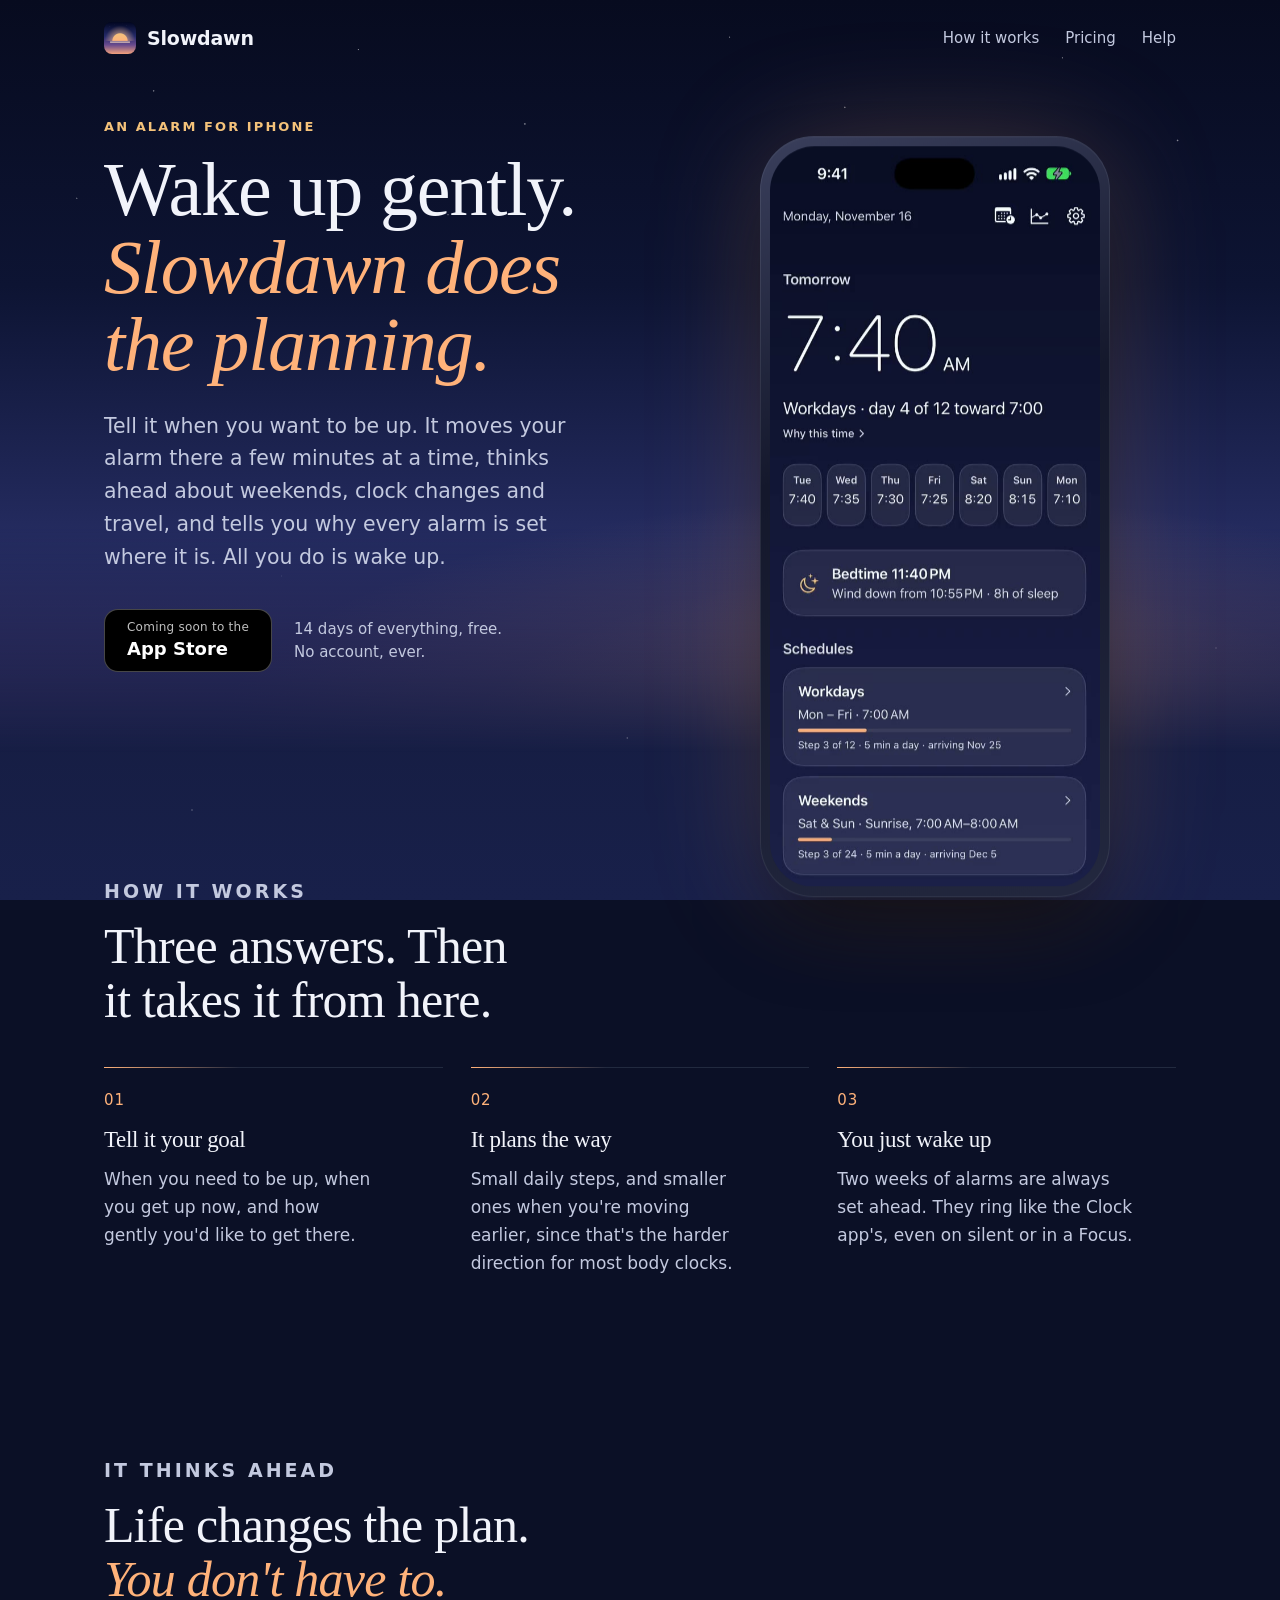
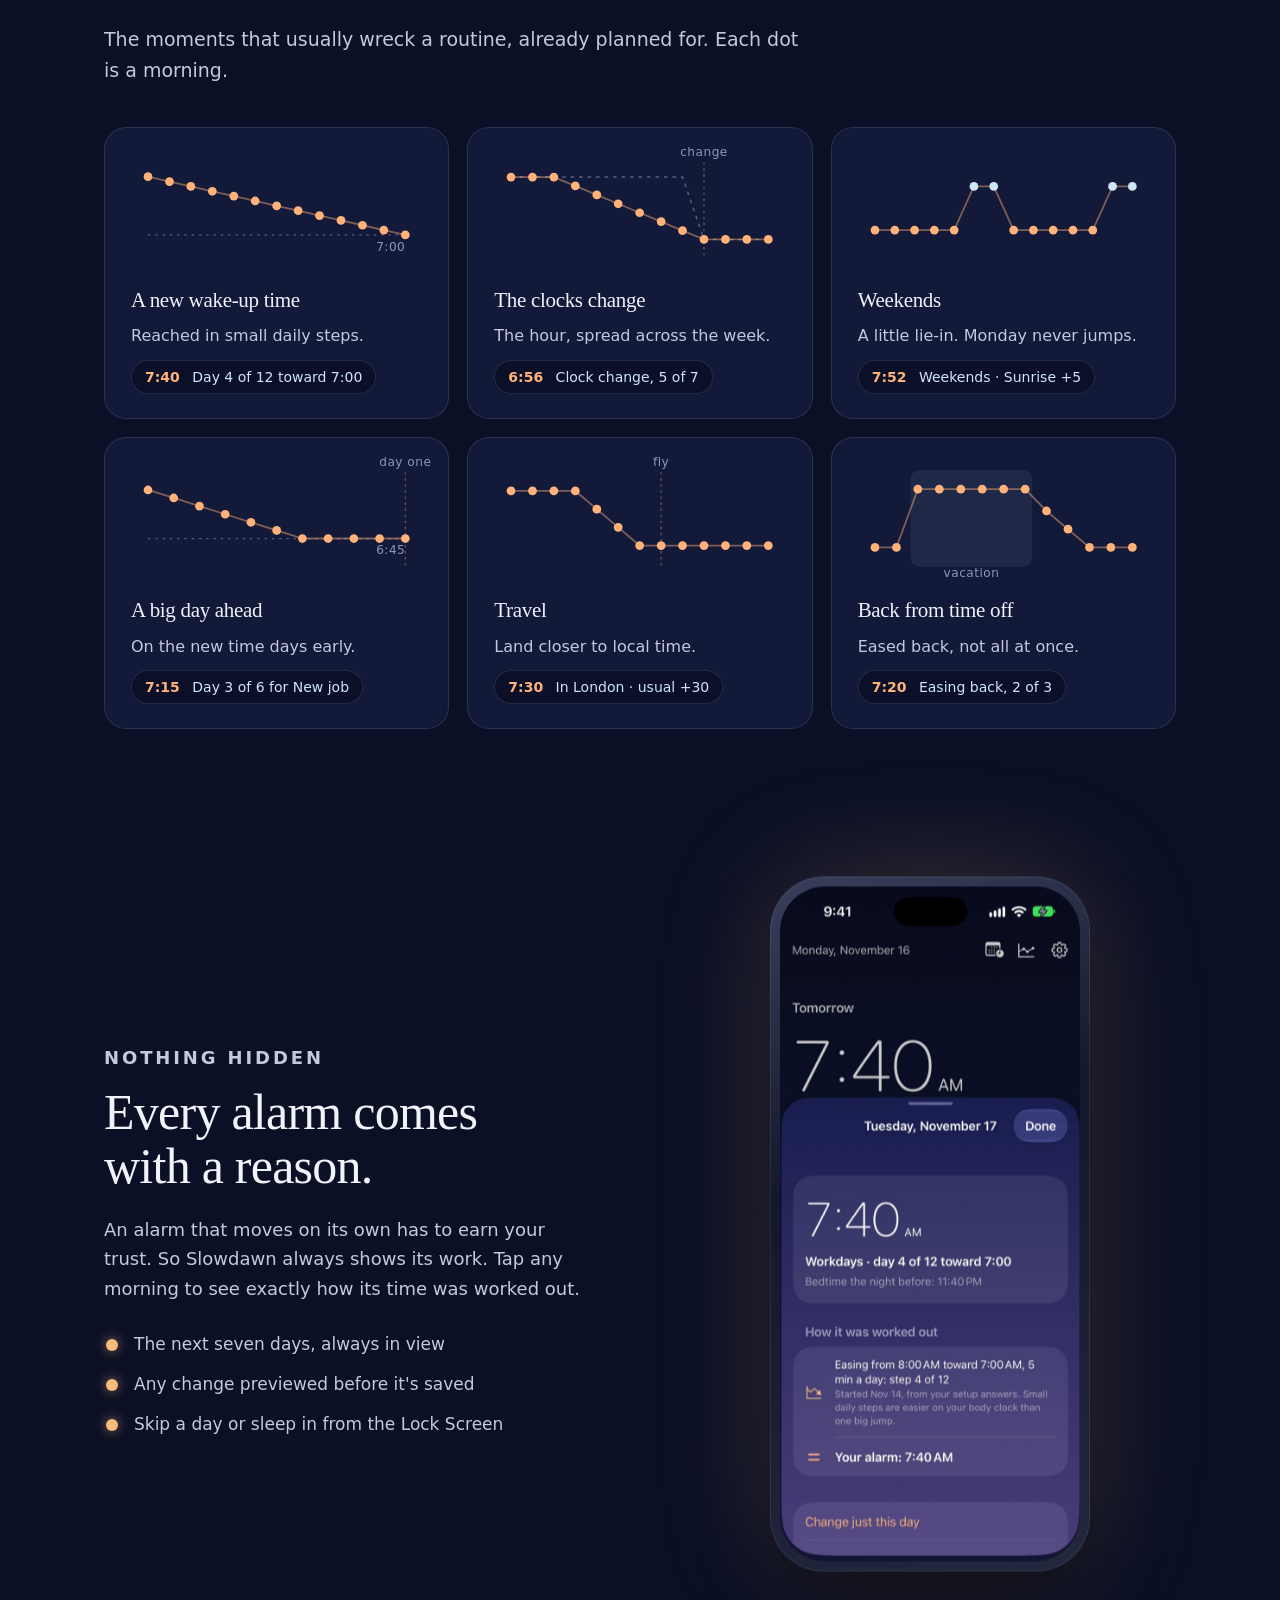
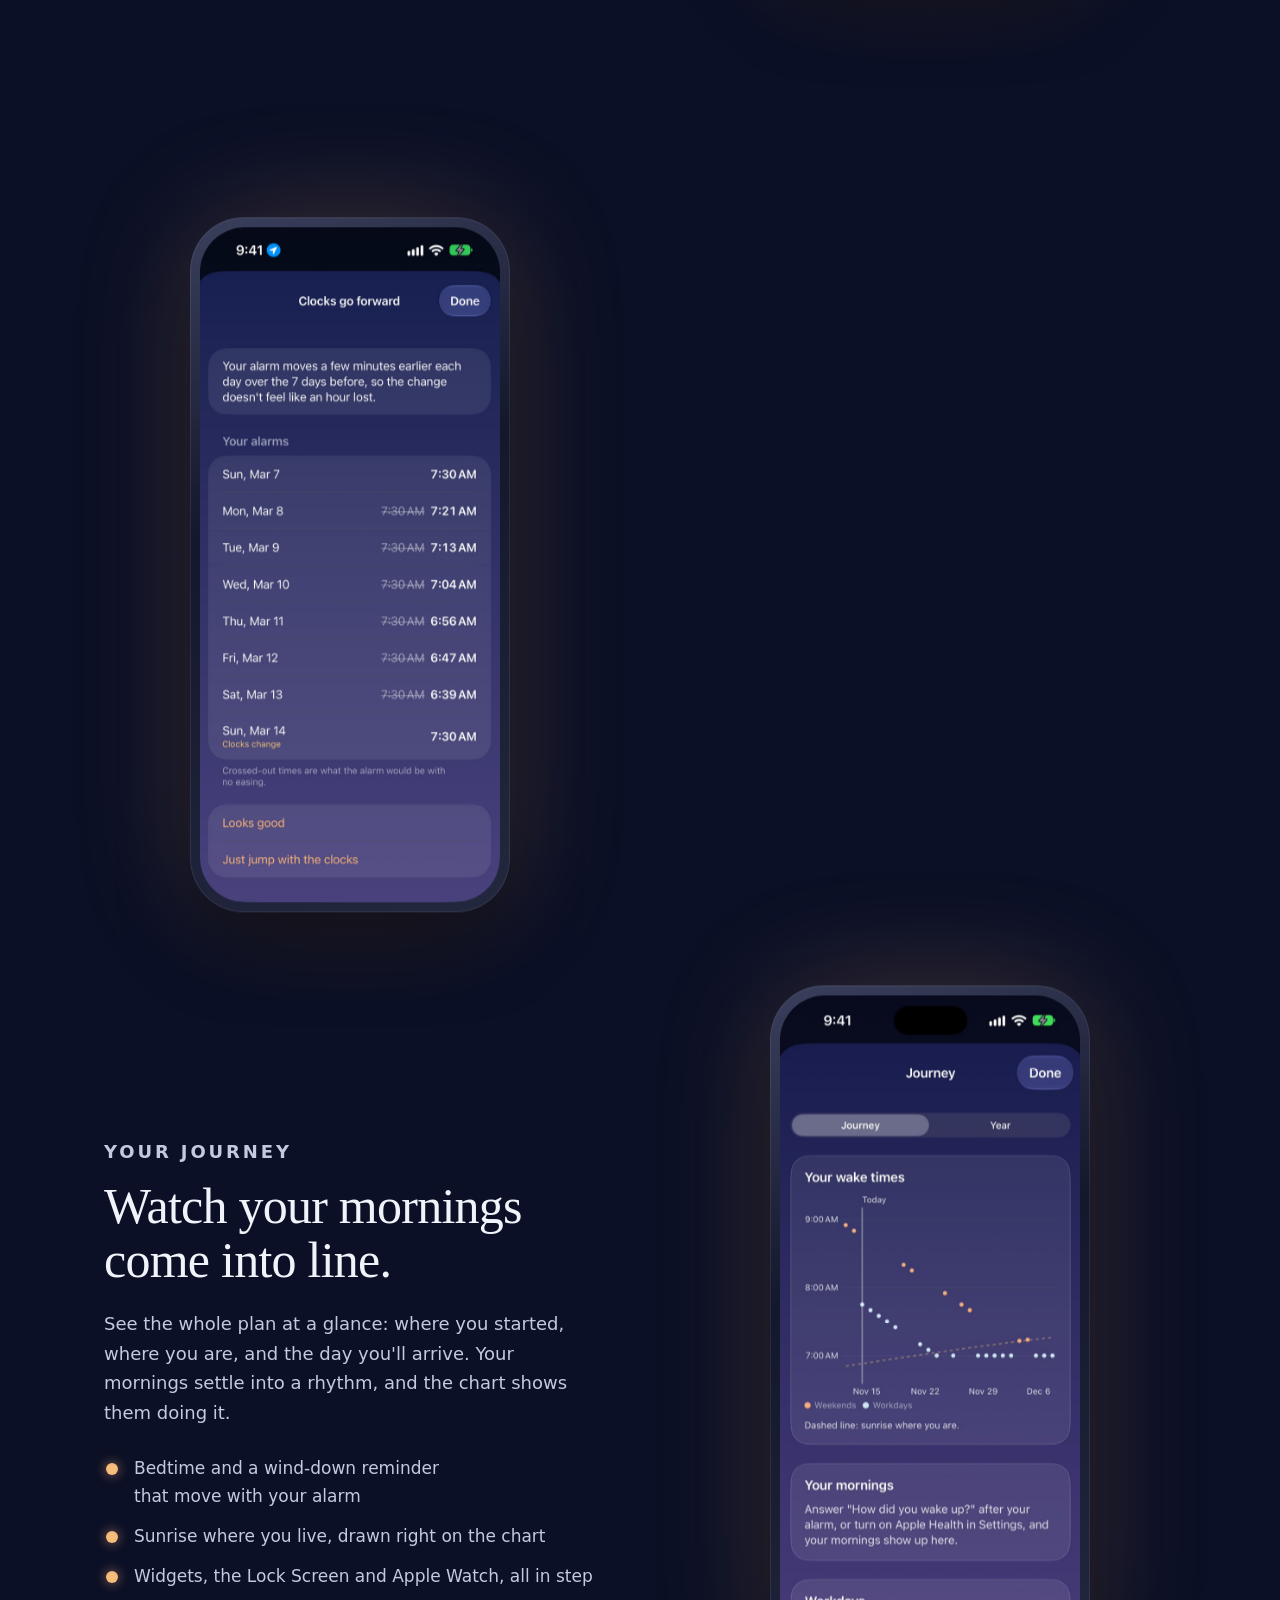
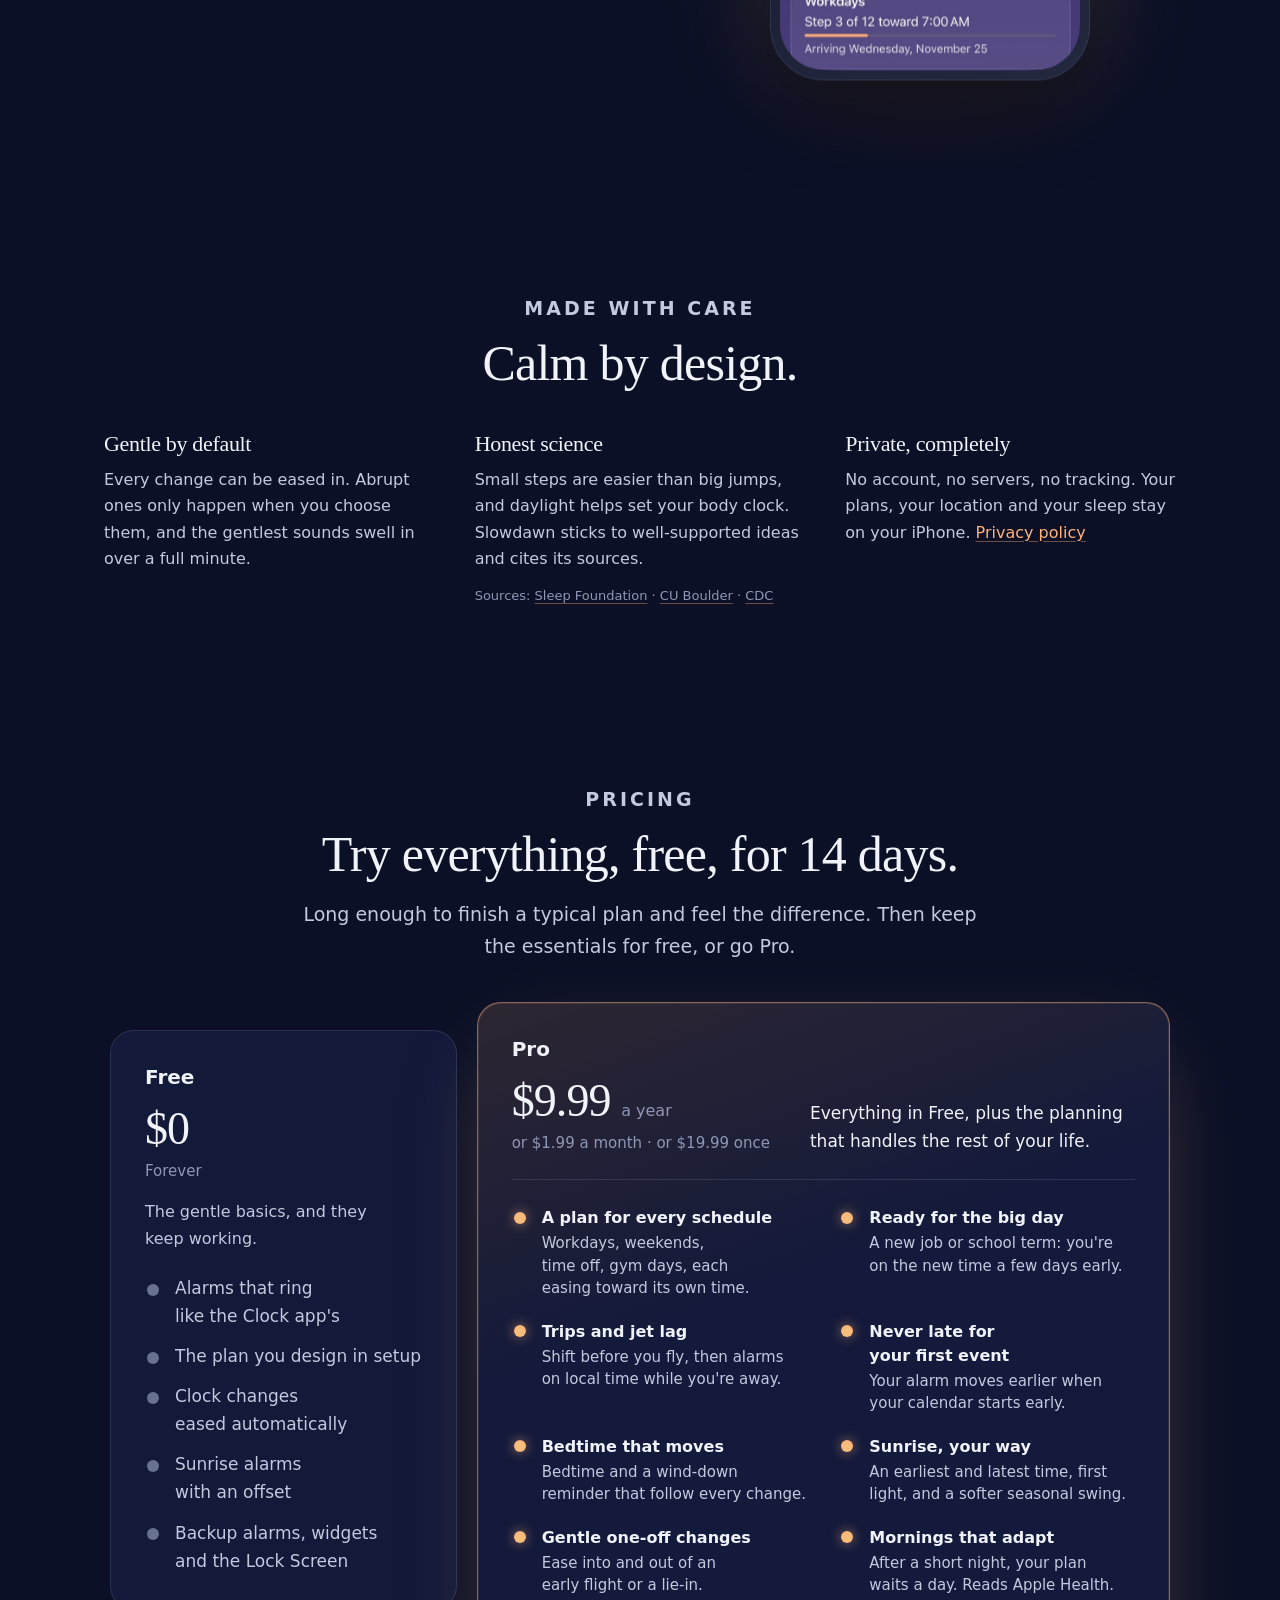
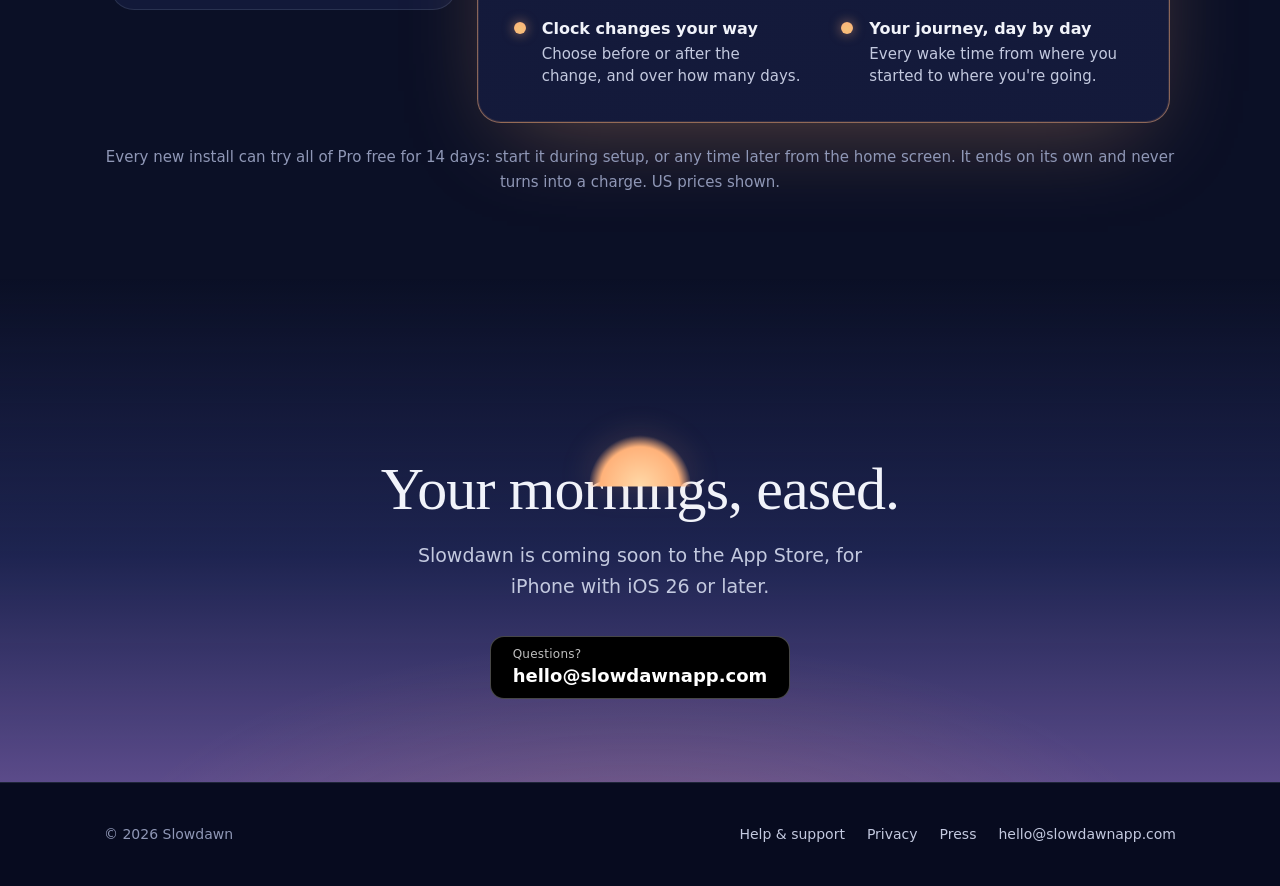
==== index.html @ 21c172ad "Press kit page and Press links in footers" ====
<!doctype html>
<html lang="en" class="no-js">
<head>
<meta charset="utf-8">
<meta name="viewport" content="width=device-width, initial-scale=1, viewport-fit=cover">
<title>Slowdawn · The alarm that eases you in</title>
<meta name="description" content="Slowdawn is an iPhone alarm that plans your mornings for you. It moves your wake time a few minutes at a time, works around weekends, clock changes and travel, and explains every alarm it sets.">
<meta property="og:type" content="website">
<meta property="og:url" content="https://slowdawnapp.com/">
<meta property="og:title" content="Slowdawn · The alarm that eases you in">
<meta property="og:description" content="Wake up gently. Slowdawn does the planning.">
<meta property="og:image" content="https://slowdawnapp.com/img/og.jpg?v=2">
<meta name="twitter:card" content="summary_large_image">
<meta name="theme-color" content="#070B1F">
<link rel="icon" href="img/favicon.png">
<link rel="apple-touch-icon" href="img/apple-touch-icon.png">
<link rel="stylesheet" href="style.css">
</head>
<body>
<div class="sky" aria-hidden="true"></div>

<header class="top">
  <div class="wrap">
    <a class="brand" href="index.html"><img src="img/icon-512.png" alt="" width="32" height="32">Slowdawn</a>
    <nav aria-label="Main">
      <a href="#how" class="hide-sm">How it works</a>
      <a href="#pricing">Pricing</a>
      <a href="support/index.html">Help</a>
    </nav>
  </div>
</header>

<main>
  <!-- Hero -->
  <div class="hero">
    <div class="wrap hero-grid">
      <div class="hero-copy" data-hero-copy>
        <p class="eyebrow">An alarm for iPhone</p>
        <h1>Wake up gently. <em>Slowdawn does the planning.</em></h1>
        <p class="lede">Tell it when you want to be up. It moves your alarm there a few minutes at a time, thinks ahead about weekends, clock changes and travel, and tells you why every alarm is set where it is. All you do is wake up.</p>
        <div class="cta-row">
          <a class="store" href="#launch"><span>Coming soon to the</span><strong>App Store</strong></a>
          <p class="cta-note">14 days of everything, free.<br>No account, ever.</p>
        </div>
      </div>
      <div class="phone" data-depth="-0.08">
        <video autoplay muted loop playsinline preload="metadata" poster="media/tour-poster.jpg"
               aria-label="A short tour of Slowdawn: tomorrow's alarm, 7:40, day 4 of 12 toward 7:00. Tapping a day shows how its alarm was worked out, and the Journey chart shows the whole plan stepping toward the goal.">
          <source src="media/tour.mp4" type="video/mp4">
        </video>
      </div>
    </div>
  </div>

  <!-- How it works -->
  <section id="how" class="band">
    <div class="wrap">
      <div class="section-head reveal">
        <p class="eyebrow">How it works</p>
        <h2>Three answers. Then it takes it from here.</h2>
      </div>
      <div class="steps">
        <div class="step reveal">
          <h3>Tell it your goal</h3>
          <p>When you need to be up, when you get up now, and how gently you'd like to get there.</p>
        </div>
        <div class="step reveal">
          <h3>It plans the way</h3>
          <p>Small daily steps, and smaller ones when you're moving earlier, since that's the harder direction for most body clocks.</p>
        </div>
        <div class="step reveal">
          <h3>You just wake up</h3>
          <p>Two weeks of alarms are always set ahead. They ring like the Clock app's, even on silent or in a Focus.</p>
        </div>
      </div>
    </div>
  </section>

  <!-- It thinks ahead -->
  <section class="band-alt">
    <div class="wrap">
      <div class="section-head reveal">
        <p class="eyebrow">It thinks ahead</p>
        <h2>Life changes the plan. <em>You don't have to.</em></h2>
        <p>The moments that usually wreck a routine, already planned for. Each dot is a morning.</p>
      </div>
      <div class="scenes">
        <article class="scene reveal">
          <svg class="mini" viewBox="0 0 240 100" role="img" aria-hidden="true"><line class="target" x1="14" x2="226" y1="70.0" y2="70.0"/><text class="lbl" x="226" y="83.0" text-anchor="end">7:00</text><polyline class="trace" pathLength="1" points="14.0,22.0 31.7,26.0 49.3,30.0 67.0,34.0 84.7,38.0 102.3,42.0 120.0,46.0 137.7,50.0 155.3,54.0 173.0,58.0 190.7,62.0 208.3,66.0 226.0,70.0"/><circle class="pt" style="--i:0" cx="14.0" cy="22.0" r="3.6"/><circle class="pt" style="--i:1" cx="31.7" cy="26.0" r="3.6"/><circle class="pt" style="--i:2" cx="49.3" cy="30.0" r="3.6"/><circle class="pt" style="--i:3" cx="67.0" cy="34.0" r="3.6"/><circle class="pt" style="--i:4" cx="84.7" cy="38.0" r="3.6"/><circle class="pt" style="--i:5" cx="102.3" cy="42.0" r="3.6"/><circle class="pt" style="--i:6" cx="120.0" cy="46.0" r="3.6"/><circle class="pt" style="--i:7" cx="137.7" cy="50.0" r="3.6"/><circle class="pt" style="--i:8" cx="155.3" cy="54.0" r="3.6"/><circle class="pt" style="--i:9" cx="173.0" cy="58.0" r="3.6"/><circle class="pt" style="--i:10" cx="190.7" cy="62.0" r="3.6"/><circle class="pt" style="--i:11" cx="208.3" cy="66.0" r="3.6"/><circle class="pt" style="--i:12" cx="226.0" cy="70.0" r="3.6"/></svg>
          <h3>A new wake-up time</h3>
          <p>Reached in small daily steps.</p>
          <span class="reason"><b>7:40</b> Day 4&nbsp;of&nbsp;12 toward&nbsp;7:00</span>
        </article>
        <article class="scene reveal">
          <svg class="mini" viewBox="0 0 240 100" role="img" aria-hidden="true"><line class="mark" x1="173.0" x2="173.0" y1="10" y2="88"/><text class="lbl" x="173.0" y="5" text-anchor="middle">change</text><polyline class="ghost" points="14.0,22.3 31.7,22.3 49.3,22.3 67.0,22.3 84.7,22.3 102.3,22.3 120.0,22.3 137.7,22.3 155.3,22.3 173.0,73.7 190.7,73.7 208.3,73.7 226.0,73.7"/><polyline class="trace" pathLength="1" points="14.0,22.3 31.7,22.3 49.3,22.3 67.0,29.6 84.7,37.0 102.3,44.3 120.0,51.7 137.7,59.0 155.3,66.4 173.0,73.7 190.7,73.7 208.3,73.7 226.0,73.7"/><circle class="pt" style="--i:0" cx="14.0" cy="22.3" r="3.6"/><circle class="pt" style="--i:1" cx="31.7" cy="22.3" r="3.6"/><circle class="pt" style="--i:2" cx="49.3" cy="22.3" r="3.6"/><circle class="pt" style="--i:3" cx="67.0" cy="29.6" r="3.6"/><circle class="pt" style="--i:4" cx="84.7" cy="37.0" r="3.6"/><circle class="pt" style="--i:5" cx="102.3" cy="44.3" r="3.6"/><circle class="pt" style="--i:6" cx="120.0" cy="51.7" r="3.6"/><circle class="pt" style="--i:7" cx="137.7" cy="59.0" r="3.6"/><circle class="pt" style="--i:8" cx="155.3" cy="66.4" r="3.6"/><circle class="pt" style="--i:9" cx="173.0" cy="73.7" r="3.6"/><circle class="pt" style="--i:10" cx="190.7" cy="73.7" r="3.6"/><circle class="pt" style="--i:11" cx="208.3" cy="73.7" r="3.6"/><circle class="pt" style="--i:12" cx="226.0" cy="73.7" r="3.6"/></svg>
          <h3>The clocks change</h3>
          <p>The hour, spread across the week.</p>
          <span class="reason"><b>6:56</b> Clock change,&nbsp;5&nbsp;of&nbsp;7</span>
        </article>
        <article class="scene reveal">
          <svg class="mini" viewBox="0 0 240 100" role="img" aria-hidden="true"><polyline class="trace" pathLength="1" points="14.0,66.0 30.3,66.0 46.6,66.0 62.9,66.0 79.2,66.0 95.5,30.0 111.8,30.0 128.2,66.0 144.5,66.0 160.8,66.0 177.1,66.0 193.4,66.0 209.7,30.0 226.0,30.0"/><circle class="pt" style="--i:0" cx="14.0" cy="66.0" r="3.6"/><circle class="pt" style="--i:1" cx="30.3" cy="66.0" r="3.6"/><circle class="pt" style="--i:2" cx="46.6" cy="66.0" r="3.6"/><circle class="pt" style="--i:3" cx="62.9" cy="66.0" r="3.6"/><circle class="pt" style="--i:4" cx="79.2" cy="66.0" r="3.6"/><circle class="pt hi" style="--i:5" cx="95.5" cy="30.0" r="3.6"/><circle class="pt hi" style="--i:6" cx="111.8" cy="30.0" r="3.6"/><circle class="pt" style="--i:7" cx="128.2" cy="66.0" r="3.6"/><circle class="pt" style="--i:8" cx="144.5" cy="66.0" r="3.6"/><circle class="pt" style="--i:9" cx="160.8" cy="66.0" r="3.6"/><circle class="pt" style="--i:10" cx="177.1" cy="66.0" r="3.6"/><circle class="pt" style="--i:11" cx="193.4" cy="66.0" r="3.6"/><circle class="pt hi" style="--i:12" cx="209.7" cy="30.0" r="3.6"/><circle class="pt hi" style="--i:13" cx="226.0" cy="30.0" r="3.6"/></svg>
          <h3>Weekends</h3>
          <p>A little lie-in. Monday never jumps.</p>
          <span class="reason"><b>7:52</b> Weekends · Sunrise&nbsp;+5</span>
        </article>
        <article class="scene reveal">
          <svg class="mini" viewBox="0 0 240 100" role="img" aria-hidden="true"><line class="target" x1="14" x2="226" y1="64.7" y2="64.7"/><text class="lbl" x="226" y="77.7" text-anchor="end">6:45</text><line class="mark" x1="226.0" x2="226.0" y1="10" y2="88"/><text class="lbl" x="226.0" y="5" text-anchor="middle">day one</text><polyline class="trace" pathLength="1" points="14.0,24.7 35.2,31.3 56.4,38.0 77.6,44.7 98.8,51.3 120.0,58.0 141.2,64.7 162.4,64.7 183.6,64.7 204.8,64.7 226.0,64.7"/><circle class="pt" style="--i:0" cx="14.0" cy="24.7" r="3.6"/><circle class="pt" style="--i:1" cx="35.2" cy="31.3" r="3.6"/><circle class="pt" style="--i:2" cx="56.4" cy="38.0" r="3.6"/><circle class="pt" style="--i:3" cx="77.6" cy="44.7" r="3.6"/><circle class="pt" style="--i:4" cx="98.8" cy="51.3" r="3.6"/><circle class="pt" style="--i:5" cx="120.0" cy="58.0" r="3.6"/><circle class="pt" style="--i:6" cx="141.2" cy="64.7" r="3.6"/><circle class="pt" style="--i:7" cx="162.4" cy="64.7" r="3.6"/><circle class="pt" style="--i:8" cx="183.6" cy="64.7" r="3.6"/><circle class="pt" style="--i:9" cx="204.8" cy="64.7" r="3.6"/><circle class="pt" style="--i:10" cx="226.0" cy="64.7" r="3.6"/></svg>
          <h3>A big day ahead</h3>
          <p>On the new time days early.</p>
          <span class="reason"><b>7:15</b> Day 3&nbsp;of&nbsp;6 for New&nbsp;job</span>
        </article>
        <article class="scene reveal">
          <svg class="mini" viewBox="0 0 240 100" role="img" aria-hidden="true"><line class="mark" x1="137.7" x2="137.7" y1="10" y2="88"/><text class="lbl" x="137.7" y="5" text-anchor="middle">fly</text><polyline class="trace" pathLength="1" points="14.0,25.5 31.7,25.5 49.3,25.5 67.0,25.5 84.7,40.5 102.3,55.5 120.0,70.5 137.7,70.5 155.3,70.5 173.0,70.5 190.7,70.5 208.3,70.5 226.0,70.5"/><circle class="pt" style="--i:0" cx="14.0" cy="25.5" r="3.6"/><circle class="pt" style="--i:1" cx="31.7" cy="25.5" r="3.6"/><circle class="pt" style="--i:2" cx="49.3" cy="25.5" r="3.6"/><circle class="pt" style="--i:3" cx="67.0" cy="25.5" r="3.6"/><circle class="pt" style="--i:4" cx="84.7" cy="40.5" r="3.6"/><circle class="pt" style="--i:5" cx="102.3" cy="55.5" r="3.6"/><circle class="pt" style="--i:6" cx="120.0" cy="70.5" r="3.6"/><circle class="pt" style="--i:7" cx="137.7" cy="70.5" r="3.6"/><circle class="pt" style="--i:8" cx="155.3" cy="70.5" r="3.6"/><circle class="pt" style="--i:9" cx="173.0" cy="70.5" r="3.6"/><circle class="pt" style="--i:10" cx="190.7" cy="70.5" r="3.6"/><circle class="pt" style="--i:11" cx="208.3" cy="70.5" r="3.6"/><circle class="pt" style="--i:12" cx="226.0" cy="70.5" r="3.6"/></svg>
          <h3>Travel</h3>
          <p>Land closer to local time.</p>
          <span class="reason"><b>7:30</b> In London · usual&nbsp;+30</span>
        </article>
        <article class="scene reveal">
          <svg class="mini" viewBox="0 0 240 100" role="img" aria-hidden="true"><rect class="band" x="43.3" y="8" width="100.3" height="80" rx="8"/><text class="lbl" x="93.5" y="96" text-anchor="middle">vacation</text><polyline class="trace" pathLength="1" points="14.0,72.0 31.7,72.0 49.3,24.0 67.0,24.0 84.7,24.0 102.3,24.0 120.0,24.0 137.7,24.0 155.3,42.0 173.0,57.0 190.7,72.0 208.3,72.0 226.0,72.0"/><circle class="pt" style="--i:0" cx="14.0" cy="72.0" r="3.6"/><circle class="pt" style="--i:1" cx="31.7" cy="72.0" r="3.6"/><circle class="pt" style="--i:2" cx="49.3" cy="24.0" r="3.6"/><circle class="pt" style="--i:3" cx="67.0" cy="24.0" r="3.6"/><circle class="pt" style="--i:4" cx="84.7" cy="24.0" r="3.6"/><circle class="pt" style="--i:5" cx="102.3" cy="24.0" r="3.6"/><circle class="pt" style="--i:6" cx="120.0" cy="24.0" r="3.6"/><circle class="pt" style="--i:7" cx="137.7" cy="24.0" r="3.6"/><circle class="pt" style="--i:8" cx="155.3" cy="42.0" r="3.6"/><circle class="pt" style="--i:9" cx="173.0" cy="57.0" r="3.6"/><circle class="pt" style="--i:10" cx="190.7" cy="72.0" r="3.6"/><circle class="pt" style="--i:11" cx="208.3" cy="72.0" r="3.6"/><circle class="pt" style="--i:12" cx="226.0" cy="72.0" r="3.6"/></svg>
          <h3>Back from time off</h3>
          <p>Eased back, not all at once.</p>
          <span class="reason"><b>7:20</b> Easing back,&nbsp;2&nbsp;of&nbsp;3</span>
        </article>
      </div>
    </div>
  </section>

  <!-- Every alarm has a reason -->
  <section class="band">
    <div class="wrap feature">
      <div class="feature-copy reveal">
        <p class="eyebrow">Nothing hidden</p>
        <h2>Every alarm comes with a reason.</h2>
        <p>An alarm that moves on its own has to earn your trust. So Slowdawn always shows its work. Tap any morning to see exactly how its time was worked out.</p>
        <ul class="tick-list">
          <li>The next seven days, always in view</li>
          <li>Any change previewed before it's saved</li>
          <li>Skip a day or sleep in from the Lock Screen</li>
        </ul>
      </div>
      <div class="phone reveal" data-depth="0.1">
        <img src="img/day.jpg" alt="Tuesday's alarm, 7:40, with how it was worked out: easing from 8:00 toward 7:00, 5 minutes a day, step 4 of 12." width="720" height="1566" loading="lazy">
      </div>
    </div>
  </section>

  <!-- Clock changes -->
  <section class="band-alt">
    <div class="wrap feature flip">
      <div class="feature-copy reveal">
        <p class="eyebrow">Twice a year</p>
        <h2>The clocks change. <em>Your body doesn't have to jump.</em></h2>
        <p>Seasonal clock changes are hard on the body. Slowdawn already knows the next one is coming and spreads the hour across the week, a few minutes a day.</p>
        <p>It's on automatically, and it's free. Next US change: March 14, 2027.</p>
      </div>
      <div class="phone reveal" data-depth="0.1">
        <img src="img/clock.jpg" alt="Clocks go forward: the week of March 7 to 14, each alarm a few minutes earlier than the last, reaching 7:30 on the day the clocks change." width="720" height="1564" loading="lazy">
      </div>
    </div>
  </section>

  <!-- Journey -->
  <section class="band">
    <div class="wrap feature">
      <div class="feature-copy reveal">
        <p class="eyebrow">Your journey</p>
        <h2>Watch your mornings come into line.</h2>
        <p>See the whole plan at a glance: where you started, where you are, and the day you'll arrive. Your mornings settle into a rhythm, and the chart shows them doing it.</p>
        <ul class="tick-list">
          <li>Bedtime and a wind-down reminder that move with your alarm</li>
          <li>Sunrise where you live, drawn right on the chart</li>
          <li>Widgets, the Lock Screen and Apple Watch, all in step</li>
        </ul>
      </div>
      <div class="phone reveal" data-depth="0.1">
        <img src="img/journey.jpg" alt="The Journey chart: workday alarms stepping down from 8:00 toward 7:00 over two weeks, with the sunrise line beneath." width="720" height="1564" loading="lazy">
      </div>
    </div>
  </section>

  <!-- Promises -->
  <section class="band-alt">
    <div class="wrap">
      <div class="section-head center reveal">
        <p class="eyebrow">Made with care</p>
        <h2>Calm by design.</h2>
      </div>
      <div class="promises">
        <div class="promise reveal">
          <h3>Gentle by default</h3>
          <p>Every change can be eased in. Abrupt ones only happen when you choose them, and the gentlest sounds swell in over a full minute.</p>
        </div>
        <div class="promise reveal">
          <h3>Honest science</h3>
          <p>Small steps are easier than big jumps, and daylight helps set your body clock. Slowdawn sticks to well-supported ideas and cites its sources.</p>
          <p class="src">Sources: <a href="https://www.sleepfoundation.org/sleep-hygiene/how-to-go-to-sleep-earlier" target="_blank" rel="noopener">Sleep Foundation</a> · <a href="https://www.colorado.edu/today/2017/02/01/cant-get-sleep-wilderness-weekend-can-help" target="_blank" rel="noopener">CU Boulder</a> · <a href="https://cdc.gov/yellow-book/hcp/travel-air-sea/jet-lag-disorder.html" target="_blank" rel="noopener">CDC</a></p>
        </div>
        <div class="promise reveal">
          <h3>Private, completely</h3>
          <p>No account, no servers, no tracking. Your plans, your location and your sleep stay on your iPhone. <a href="privacy/index.html">Privacy policy</a></p>
        </div>
      </div>
    </div>
  </section>

  <!-- Pricing -->
  <section id="pricing" class="band">
    <div class="wrap">
      <div class="section-head center reveal">
        <p class="eyebrow">Pricing</p>
        <h2>Try everything, free, for 14 days.</h2>
        <p>Long enough to finish a typical plan and feel the difference. Then keep the essentials for free, or go Pro.</p>
      </div>
      <div class="plans">
        <div class="plan free reveal">
          <h3>Free</h3>
          <p class="price">$0</p>
          <p class="alt">Forever</p>
          <p class="plan-lede">The gentle basics, and they keep working.</p>
          <ul class="tick-list quiet">
            <li>Alarms that ring like the Clock app's</li>
            <li>The plan you design in setup</li>
            <li>Clock changes eased automatically</li>
            <li>Sunrise alarms with an offset</li>
            <li>Backup alarms, widgets and the Lock Screen</li>
          </ul>
        </div>
        <div class="plan pro reveal">
          <div class="pro-head">
            <div>
              <h3>Pro</h3>
              <p class="price">$9.99 <small>a year</small></p>
              <p class="alt">or $1.99 a month · or $19.99 once</p>
            </div>
            <p class="plan-lede">Everything in Free, plus the planning that handles the rest of your life.</p>
          </div>
          <ul class="pro-list">
            <li><b>A plan for every schedule</b>Workdays, weekends, time off, gym days, each easing toward its own time.</li>
            <li><b>Ready for the big day</b>A new job or school term: you're on the new time a few days early.</li>
            <li><b>Trips and jet lag</b>Shift before you fly, then alarms on local time while you're away.</li>
            <li><b>Never late for your first event</b>Your alarm moves earlier when your calendar starts early.</li>
            <li><b>Bedtime that moves</b>Bedtime and a wind-down reminder that follow every change.</li>
            <li><b>Sunrise, your way</b>An earliest and latest time, first light, and a softer seasonal swing.</li>
            <li><b>Gentle one-off changes</b>Ease into and out of an early flight or a lie-in.</li>
            <li><b>Mornings that adapt</b>After a short night, your plan waits a day. Reads Apple Health.</li>
            <li><b>Clock changes your way</b>Choose before or after the change, and over how many days.</li>
            <li><b>Your journey, day by day</b>Every wake time from where you started to where you're going.</li>
          </ul>
        </div>
      </div>
      <p class="trial-note">Every new install can try all of Pro free for 14 days: start it during setup, or any time later from the home screen. It ends on its own and never turns into a charge. US prices shown.</p>
    </div>
  </section>

  <!-- Finale -->
  <section id="launch" class="finale" data-rise>
    <div class="wrap">
      <div class="sun" aria-hidden="true"></div>
      <h2 class="reveal">Your mornings,&nbsp;eased.</h2>
      <p class="reveal">Slowdawn is coming soon to the App Store, for iPhone with iOS 26 or later.</p>
      <div class="cta-row reveal">
        <a class="store" href="mailto:hello@slowdawnapp.com"><span>Questions?</span><strong>hello@slowdawnapp.com</strong></a>
      </div>
    </div>
  </section>
</main>

<footer>
  <div class="wrap">
    <span>© 2026 Slowdawn</span>
    <nav aria-label="Footer">
      <a href="support/index.html">Help &amp; support</a>
      <a href="privacy/index.html">Privacy</a>
      <a href="press/index.html">Press</a>
      <span class="copy-mail">hello@slowdawnapp.com</span>
    </nav>
  </div>
</footer>

<script>
  // Motion, all of it gentle, and all of it off when Reduce Motion is on.
  // - sections fade up as they arrive
  // - the sky behind the page warms from night to dawn as you scroll (--dawn)
  // - phones drift at a slightly different speed from the text (data-depth), the stars slower still
  // - the hero text eases away as you leave it, and the sun rises in the last section
  // Without JavaScript, everything simply shows, on a night sky.
  document.documentElement.classList.remove("no-js");
  (function () {
    var still = matchMedia("(prefers-reduced-motion: reduce)").matches;
    var root = document.documentElement;
    var items = document.querySelectorAll(".reveal");
    if (!("IntersectionObserver" in window) || still) {
      items.forEach(function (el) { el.classList.add("shown"); });
    } else {
      var io = new IntersectionObserver(function (entries) {
        entries.forEach(function (e) { if (e.isIntersecting) { e.target.classList.add("shown"); io.unobserve(e.target); } });
      }, { rootMargin: "0px 0px -10% 0px" });
      items.forEach(function (el) { io.observe(el); });
    }
    if (still) {
      document.querySelectorAll("video[autoplay]").forEach(function (v) { v.removeAttribute("autoplay"); v.pause(); });
    }

    var depth = Array.prototype.slice.call(document.querySelectorAll("[data-depth]"));
    var heroCopy = document.querySelector("[data-hero-copy]");
    var rise = document.querySelector("[data-rise]");
    var ticking = false;

    function clamp(v) { return Math.max(0, Math.min(1, v)); }
    function frame() {
      ticking = false;
      var y = window.scrollY, vh = window.innerHeight;
      var max = Math.max(1, document.documentElement.scrollHeight - vh);
      // The sky changes colour even with Reduce Motion: it's a colour change, not movement.
      root.style.setProperty("--dawn", (Math.pow(clamp(y / max), 1.15)).toFixed(3));
      if (rise) {
        var r = rise.getBoundingClientRect();
        rise.style.setProperty("--rise", still ? 1 : clamp((vh - r.top) / (vh * 0.85)).toFixed(3));
      }
      if (still) return;
      root.style.setProperty("--stars", (-y * 0.08).toFixed(1));
      depth.forEach(function (el) {
        var b = el.getBoundingClientRect();
        if (b.bottom < -200 || b.top > vh + 200) return;
        var offset = (b.top + b.height / 2 - vh / 2) * parseFloat(el.dataset.depth);
        el.style.translate = "0 " + offset.toFixed(1) + "px";
      });
      if (heroCopy) {
        var t = clamp(y / (vh * 0.7));
        heroCopy.style.opacity = (1 - t * 0.85).toFixed(3);
        heroCopy.style.translate = "0 " + (y * 0.18).toFixed(1) + "px";
      }
    }
    function request() { if (!ticking) { ticking = true; requestAnimationFrame(frame); } }
    window.addEventListener("scroll", request, { passive: true });
    window.addEventListener("resize", request);
    frame();
  })();
</script>
</body>
</html>
---- style.css ----
/* slowdawnapp.com
   The app's night-to-dawn palette (Shared/Design/SkyPalette.swift). No web fonts, no third-party
   requests: Apple devices get New York and SF; everything else falls back gracefully. */

:root {
  --night: #070B1F;
  --deep: #0B1026;
  --navy: #141B3D;
  --indigo: #2A2F6B;
  --dusk: #5B4B8A;
  --peach: #FFB27A;
  --gold: #F4C27A;
  --mist: #CFE6F7;
  --text: #F1F3FA;
  --soft: #C3C9DF;
  --muted: #8F97B6;
  --line: rgba(207, 230, 247, 0.12);
  --card: rgba(26, 33, 73, 0.55);
  --serif: ui-serif, "New York", "Iowan Old Style", "Palatino Linotype", Palatino, Georgia, serif;
  --sans: system-ui, -apple-system, "SF Pro Text", "Segoe UI", Roboto, "Helvetica Neue", sans-serif;
  --rounded: ui-rounded, "SF Pro Rounded", system-ui, -apple-system, sans-serif;
  color-scheme: dark;
}

*, *::before, *::after { box-sizing: border-box; }
html { scroll-behavior: smooth; }
@media (prefers-reduced-motion: reduce) { html { scroll-behavior: auto; } }

body {
  margin: 0;
  background: var(--deep);
  color: var(--text);
  font: 17px/1.65 var(--sans);
  -webkit-font-smoothing: antialiased;
  text-rendering: optimizeLegibility;
}

a { color: var(--peach); text-decoration-color: rgba(255, 178, 122, 0.4); text-underline-offset: 3px; }
a:hover { color: var(--gold); text-decoration-color: currentColor; }
img, video { max-width: 100%; height: auto; display: block; }

.wrap {
  width: 100%;
  max-width: 1120px;
  margin: 0 auto;
  padding-left: max(24px, env(safe-area-inset-left, 0px));
  padding-right: max(24px, env(safe-area-inset-right, 0px));
}
.narrow { max-width: 760px; }

/* ---------- Type ---------- */
h1, h2, h3 { font-family: var(--serif); font-weight: 500; letter-spacing: -0.015em; text-wrap: balance; margin: 0; }
h1 { font-size: clamp(42px, 6.4vw, 76px); line-height: 1.02; }
h2 { font-size: clamp(32px, 4.2vw, 50px); line-height: 1.08; }
h3 { font-size: 23px; line-height: 1.25; }
h1 em, h2 em { font-style: italic; color: var(--peach); }
p { margin: 0; text-wrap: pretty; }
/* No orphans: short lines wrap evenly instead of leaving one word or number alone. */
li, .reason, summary, .store strong, .cta-note, .trial-note, h3 { text-wrap: pretty; }
/* Short lines (list items, chips) balance so neither line is a lone word. */
.tick-list li, .pro-list li, .scene p, .step p { text-wrap: balance; }
.eyebrow {
  font: 600 13px/1 var(--sans); letter-spacing: 0.16em; text-transform: uppercase;
  color: var(--gold); margin-bottom: 18px;
}
.lede { font-size: clamp(18px, 1.6vw, 21px); line-height: 1.6; color: var(--soft); max-width: 36ch; }
.muted { color: var(--muted); }

/* ---------- Header ---------- */
.top {
  position: absolute; inset: 0 0 auto; z-index: 5;
  padding-top: env(safe-area-inset-top, 0px);
}
.top .wrap { display: flex; align-items: center; justify-content: space-between; gap: 16px; padding-block: 22px; }
.brand { display: inline-flex; align-items: center; gap: 11px; color: var(--text); text-decoration: none; font: 600 19px/1 var(--rounded); letter-spacing: -0.01em; }
.brand img { width: 32px; height: 32px; border-radius: 8px; }
.top nav { display: flex; gap: 26px; font-size: 15px; }
.top nav a { color: var(--soft); text-decoration: none; }
.top nav a:hover, .top nav a[aria-current] { color: var(--text); }

/* ---------- Hero: night sky warming at the horizon ---------- */
.hero {
  position: relative; z-index: 1;
}
.hero::after {
  /* the hero's own dawn, fading out at the bottom into the page's sky instead of stopping at a line */
  content: ""; position: absolute; inset: 0; z-index: -1; pointer-events: none;
  -webkit-mask-image: linear-gradient(180deg, #000 70%, transparent);
  mask-image: linear-gradient(180deg, #000 70%, transparent);
  background:
    radial-gradient(90% 55% at 72% 100%, rgba(255, 178, 122, 0.30), transparent 62%),
    radial-gradient(60% 40% at 72% 100%, rgba(244, 194, 122, 0.22), transparent 60%),
    linear-gradient(180deg, var(--night) 0%, #0D1433 38%, #262D63 74%, #4A3B78 100%);
}
.hero::before {
  /* a few faint stars, high in the sky */
  content: ""; position: absolute; inset: 0 0 45% 0; pointer-events: none; opacity: 0.55;
  background-image:
    radial-gradient(1.2px 1.2px at 12% 22%, #fff, transparent),
    radial-gradient(1px 1px at 28% 12%, #fff, transparent),
    radial-gradient(1.4px 1.4px at 41% 30%, #fff, transparent),
    radial-gradient(1px 1px at 57% 9%, #fff, transparent),
    radial-gradient(1.2px 1.2px at 66% 26%, #fff, transparent),
    radial-gradient(1px 1px at 83% 14%, #fff, transparent),
    radial-gradient(1.3px 1.3px at 92% 34%, #fff, transparent),
    radial-gradient(1px 1px at 6% 48%, #fff, transparent),
    radial-gradient(1px 1px at 35% 52%, #fff, transparent);
}
.hero-grid {
  position: relative; z-index: 1;
  display: grid; grid-template-columns: 1.05fr 0.95fr; gap: 56px; align-items: center;
  padding-top: calc(120px + env(safe-area-inset-top, 0px));
  padding-bottom: 0;
}
.hero-grid > * { min-width: 0; }
.hero-copy { padding-bottom: 80px; }
.hero h1 { margin-bottom: 26px; }
.hero .lede { margin-bottom: 36px; }

.cta-row { display: flex; flex-wrap: wrap; align-items: center; gap: 14px 22px; }
.store {
  display: inline-flex; flex-direction: column; align-items: flex-start; gap: 3px;
  padding: 11px 22px; border-radius: 14px; max-width: 100%;
  background: #000; color: #fff; text-decoration: none;
  border: 1px solid rgba(255, 255, 255, 0.28);
  line-height: 1.15;
}
.store svg { width: 24px; height: 24px; flex: none; }
.store span { display: block; font-size: 12px; letter-spacing: 0.02em; opacity: 0.75; }
.store strong { display: block; font: 600 18px/1.2 var(--sans); overflow-wrap: anywhere; }
.store:hover { color: #fff; border-color: rgba(255, 255, 255, 0.6); }
.cta-note { font-size: 15px; color: var(--soft); line-height: 1.5; }

/* ---------- Phone ---------- */
.phone {
  position: relative; width: min(100%, 330px); aspect-ratio: 1320 / 2868; max-width: 100%;
  border-radius: 54px; padding: 10px;
  background: linear-gradient(160deg, #3a3f5c, #14182c 40%, #23283f);
  box-shadow:
    0 0 0 1px rgba(255, 255, 255, 0.08) inset,
    0 40px 80px -20px rgba(0, 0, 0, 0.6),
    0 0 120px -10px rgba(255, 178, 122, 0.25);
}
.phone > img, .phone > video {
  width: 100%; height: 100%; object-fit: cover; border-radius: 45px; background: var(--deep);
}
.hero .phone { justify-self: center; align-self: end; margin-bottom: -150px; width: min(100%, 350px); z-index: 2; }
.hero + section { padding-top: clamp(72px, 9vw, 112px); }
@media (min-width: 901px) { .hero + section .section-head { max-width: 560px; } }

/* ---------- Sections ---------- */
section { padding-block: clamp(52px, 6.5vw, 88px); }
/* One continuous night sky under every section: no seams between them. */
main { position: relative; background: transparent; }
/* One fixed sky behind every section: night at the top of the page, dawn by the bottom.
   --dawn (0 to 1) follows scroll position; without JavaScript it simply stays night. */
.sky { position: fixed; inset: 0; z-index: -1; pointer-events: none; background: linear-gradient(180deg, var(--deep) 0%, var(--navy) 60%, #18204A 100%); }
.sky::before, .sky::after { content: ""; position: absolute; inset: 0; }
.sky::before {
  /* dawn light rising from the horizon */
  background:
    radial-gradient(85% 55% at 60% 115%, rgba(255, 178, 122, 0.42), transparent 65%),
    linear-gradient(180deg, transparent 35%, rgba(91, 75, 138, 0.55) 100%);
  opacity: var(--dawn, 0);
}
.sky::after {
  /* stars that fade as it gets light, drifting slower than the page */
  opacity: calc(0.5 * (1 - var(--dawn, 0)));
  transform: translate3d(0, calc(var(--stars, 0) * 1px), 0);
  background-image:
    radial-gradient(1.2px 1.2px at 8% 18%, #fff, transparent),
    radial-gradient(1px 1px at 22% 64%, #fff, transparent),
    radial-gradient(1.3px 1.3px at 37% 32%, #fff, transparent),
    radial-gradient(1px 1px at 49% 82%, #fff, transparent),
    radial-gradient(1.2px 1.2px at 61% 12%, #fff, transparent),
    radial-gradient(1px 1px at 74% 48%, #fff, transparent),
    radial-gradient(1.4px 1.4px at 88% 26%, #fff, transparent),
    radial-gradient(1px 1px at 95% 72%, #fff, transparent),
    radial-gradient(1px 1px at 15% 90%, #fff, transparent);
  background-size: 100% 100vh;
}
body { background: var(--deep); }
.band, .band-alt { background: transparent; }
.section-head { max-width: 720px; margin-bottom: 40px; }
.section-head p { margin-top: 18px; font-size: 19px; color: var(--soft); max-width: 58ch; }
.center { text-align: center; margin-left: auto; margin-right: auto; }
.center p { margin-left: auto; margin-right: auto; }

/* Three steps */
.steps { display: grid; grid-template-columns: repeat(3, 1fr); gap: 28px; counter-reset: step; }
.step { border-top: 1px solid var(--line); padding-top: 26px; min-width: 0; }
.step::before {
  counter-increment: step; content: counter(step, decimal-leading-zero);
  display: block; font: 500 15px/1 var(--rounded); color: var(--peach); letter-spacing: 0.06em; margin-bottom: 18px;
}
.step h3 { margin-bottom: 10px; }
.step p { color: var(--soft); }

/* Scenarios */
.scenes { display: grid; grid-template-columns: repeat(3, 1fr); gap: 18px; }
.scene {
  background: var(--card); border: 1px solid var(--line); border-radius: 22px;
  padding: 26px 26px 24px; min-width: 0;
  display: flex; flex-direction: column; gap: 10px;
  backdrop-filter: blur(6px);
}
.scene h3 { font-size: 21px; }
.scene p { color: var(--soft); font-size: 16px; }
/* Mini plan charts: one dot per morning, earlier alarms lower, drawn in as the card arrives. */
.mini { width: 100%; height: auto; margin: -4px 0 6px; overflow: visible; }
.mini .trace { fill: none; stroke: var(--peach); stroke-opacity: .45; stroke-width: 1.5; stroke-dasharray: 1; stroke-dashoffset: 1; transition: stroke-dashoffset 1.6s cubic-bezier(.3,.6,.2,1) .25s; }
.mini .pt { fill: var(--peach); opacity: 0; transform-box: fill-box; transform-origin: center; transform: scale(.2); transition: opacity .4s, transform .5s cubic-bezier(.2,1.4,.4,1); transition-delay: calc(var(--i) * 70ms + 250ms); }
.mini .pt.hi { fill: var(--mist); }
.mini .ghost { fill: none; stroke: var(--muted); stroke-opacity: .55; stroke-width: 1.2; stroke-dasharray: 3 4; }
.mini .target { stroke: var(--mist); stroke-opacity: .35; stroke-dasharray: 2 4; }
.mini .mark { stroke: var(--gold); stroke-opacity: .4; stroke-dasharray: 2 3; }
.mini .band { fill: var(--mist); fill-opacity: .07; }
.mini .lbl { fill: var(--muted); font: 500 10px var(--rounded); letter-spacing: .04em; }
.scene.shown .mini .trace { stroke-dashoffset: 0; }
.scene.shown .mini .pt { opacity: 1; transform: none; }
.no-js .mini .trace { stroke-dashoffset: 0; } .no-js .mini .pt { opacity: 1; transform: none; }
@media (prefers-reduced-motion: reduce) { .mini .trace { stroke-dashoffset: 0; transition: none; } .mini .pt { opacity: 1; transform: none; transition: none; } }
.reason {
  /* Always one line: the short form of the app's reason, never wrapped. */
  margin-top: auto; align-self: flex-start; max-width: 100%;
  display: inline-block; white-space: nowrap;
  padding: 7px 13px; border-radius: 999px;
  background: rgba(7, 11, 31, 0.6); border: 1px solid var(--line);
  font: 500 14px/1.3 var(--rounded); color: var(--mist);
}
.reason b { font-weight: 600; color: var(--peach); font-variant-numeric: tabular-nums; margin-right: 8px; }

/* Feature rows */
.feature { display: grid; grid-template-columns: 1fr 1fr; gap: clamp(40px, 7vw, 110px); align-items: center; }
.feature > * { min-width: 0; }
.feature .phone { justify-self: center; width: min(100%, 320px); }
.feature.flip .feature-copy { order: 2; }
.feature-copy h2 { margin-bottom: 22px; }
.feature-copy p { color: var(--soft); font-size: 18px; max-width: 44ch; }
.feature-copy p + p { margin-top: 14px; }
.tick-list { list-style: none; padding: 0; margin: 26px 0 0; display: grid; gap: 12px; }
.tick-list li { position: relative; padding-left: 30px; color: var(--soft); }
.tick-list li::before {
  content: ""; position: absolute; left: 2px; top: 0.55em; width: 12px; height: 12px; border-radius: 50%;
  background: radial-gradient(circle at 50% 60%, var(--gold), var(--peach));
  box-shadow: 0 0 12px rgba(255, 178, 122, 0.6);
}

/* Promise band: science + privacy */
.promises { display: grid; grid-template-columns: repeat(3, 1fr); gap: 40px; }
.promise { min-width: 0; }
.promise h3 { font-size: 22px; margin-bottom: 10px; }
.promise p { color: var(--soft); font-size: 16px; }
.promise .src { margin-top: 12px; font-size: 13px; color: var(--muted); }
.promise .src a { color: var(--muted); }

/* Pricing */
/* Free is small and quiet; Pro is wider, warmer and visibly longer, so the extra value reads at a glance. */
.plans { display: grid; grid-template-columns: minmax(0, 1fr) minmax(0, 2fr); gap: 20px; max-width: 1060px; margin: 0 auto; align-items: start; }
.plan { background: var(--card); border: 1px solid var(--line); border-radius: 24px; padding: 34px; min-width: 0; }
.plan.free { margin-top: 28px; }
.plan.pro {
  border-color: rgba(255, 178, 122, 0.5);
  background: linear-gradient(160deg, rgba(255, 178, 122, 0.14), rgba(26, 33, 73, 0.6) 40%);
  box-shadow: 0 0 0 1px rgba(255, 178, 122, 0.12) inset, 0 30px 90px -30px rgba(255, 178, 122, 0.35);
}
.plan-lede { color: var(--soft); font-size: 16px; margin-top: 16px; }
.pro-head { display: grid; grid-template-columns: auto minmax(0, 1fr); gap: 12px 40px; align-items: end; padding-bottom: 24px; border-bottom: 1px solid var(--line); }
.pro-head .plan-lede { max-width: 34ch; font-size: 17px; color: var(--text); }
.tick-list.quiet li::before { background: var(--muted); box-shadow: none; opacity: 0.7; }
.pro-list { list-style: none; padding: 0; margin: 26px 0 0; display: grid; grid-template-columns: repeat(2, minmax(0, 1fr)); gap: 20px 32px; }
.pro-list li { position: relative; padding-left: 30px; color: var(--soft); font-size: 15px; line-height: 1.5; }
.pro-list li::before {
  content: ""; position: absolute; left: 2px; top: 0.35em; width: 12px; height: 12px; border-radius: 50%;
  background: radial-gradient(circle at 50% 60%, var(--gold), var(--peach));
  box-shadow: 0 0 12px rgba(255, 178, 122, 0.6);
}
.pro-list b { display: block; color: var(--text); font-weight: 600; font-size: 16px; margin-bottom: 2px; }
.plan h3 { font-family: var(--rounded); font-weight: 600; font-size: 20px; letter-spacing: 0; }
.price { font: 500 46px/1.1 var(--serif); margin: 14px 0 4px; letter-spacing: -0.02em; }
.price small { font: 400 16px/1 var(--sans); color: var(--muted); letter-spacing: 0; }
.plan .alt { color: var(--muted); font-size: 15px; }
.plan .tick-list { margin-top: 22px; }
.trial-note { text-align: center; color: var(--muted); font-size: 15px; margin-top: 22px; }

/* Final call */
.finale {
  text-align: center; position: relative; overflow: hidden;
  background:
    radial-gradient(70% 80% at 50% 120%, rgba(255, 178, 122, calc(0.18 + 0.3 * var(--rise, 1))), transparent 60%),
    linear-gradient(180deg, transparent 0%, rgba(38, 45, 99, 0.7) 55%, #5B4B8A 100%);
}
.finale h2 { font-size: clamp(36px, 5vw, 60px); margin-bottom: 18px; }
.finale p { color: var(--soft); font-size: 19px; margin: 0 auto 34px; max-width: 40ch; }
.finale .cta-row { justify-content: center; }
.sun {
  width: 120px; height: 60px; margin: 0 auto 36px; border-radius: 120px 120px 0 0;
  background: radial-gradient(circle at 50% 100%, #FFD9A8, var(--peach) 55%, rgba(255, 178, 122, 0) 72%);
  filter: blur(0.3px);
  transform: translate3d(0, calc((1 - var(--rise, 1)) * 70px), 0) scale(calc(0.85 + 0.15 * var(--rise, 1)));
  box-shadow: 0 0 calc(40px + 80px * var(--rise, 1)) rgba(255, 178, 122, calc(0.15 + 0.35 * var(--rise, 1)));
}

/* Footer */
footer { background: var(--night); border-top: 1px solid var(--line); padding-block: 40px calc(40px + env(safe-area-inset-bottom, 0px)); font-size: 14px; color: var(--muted); }
footer .wrap { display: flex; flex-wrap: wrap; align-items: center; justify-content: space-between; gap: 16px; }
footer nav { display: flex; gap: 22px; flex-wrap: wrap; }
footer a { color: var(--soft); text-decoration: none; }
footer a:hover { color: var(--text); }
.copy-mail { user-select: all; color: var(--soft); }

/* Long-form pages (privacy, support) */
.page-head {
  background: linear-gradient(180deg, var(--night), var(--navy));
  padding-top: calc(130px + env(safe-area-inset-top, 0px)); padding-bottom: 56px;
}
.page-head h1 { font-size: clamp(38px, 5.4vw, 60px); }
.page-head p:not(.eyebrow) { margin-top: 16px; color: var(--soft); font-size: 19px; max-width: 56ch; }
.doc { background: var(--navy); padding-block: 56px 110px; }
.doc h2 { font-size: 27px; margin: 52px 0 12px; }
.doc h2:first-child { margin-top: 0; }
.doc p, .doc li { color: #D6DBEC; }
.doc p + p { margin-top: 14px; }
.doc ul { padding-left: 22px; display: grid; gap: 10px; margin: 14px 0 0; }
.summary { background: var(--card); border: 1px solid var(--line); border-left: 3px solid var(--peach); border-radius: 16px; padding: 22px 26px; }

details { border-bottom: 1px solid var(--line); }
details summary {
  cursor: pointer; list-style: none; padding: 20px 0;
  display: flex; justify-content: space-between; align-items: baseline; gap: 20px;
  font: 500 19px/1.4 var(--sans); color: var(--text);
}
details summary::-webkit-details-marker { display: none; }
details summary::after { content: "+"; color: var(--peach); font: 300 26px/1 var(--sans); flex: none; transition: transform .2s; }
details[open] summary::after { transform: rotate(45deg); }
details > div { padding: 0 0 22px; color: #D6DBEC; max-width: 62ch; }
details > div p + p { margin-top: 10px; }
.faq-group { margin-top: 48px; }
.faq-group:first-child { margin-top: 0; }
.faq-group h2 { font-size: 15px; font-family: var(--sans); font-weight: 600; letter-spacing: 0.14em; text-transform: uppercase; color: var(--gold); margin: 0 0 6px; }
.contact-card { margin-top: 56px; background: var(--card); border: 1px solid var(--line); border-radius: 22px; padding: 30px; }
.contact-card h2 { margin: 0 0 10px; font-size: 26px; }
.contact-card .mail { font: 500 22px/1.3 var(--rounded); color: var(--text); user-select: all; margin-top: 12px; }

/* Press kit */
.press-actions { margin-top: 30px; display: flex; flex-wrap: wrap; align-items: center; gap: 14px 24px; }
.press-actions p { margin: 0 !important; font-size: 16px !important; }
.press-actions strong { color: var(--text); font-weight: 600; }
.button {
  display: inline-flex; align-items: baseline; gap: 10px; padding: 14px 24px; border-radius: 999px;
  background: var(--peach); color: var(--night); font: 600 17px/1.2 var(--sans); text-decoration: none;
}
.button small { font-weight: 500; font-size: 13px; opacity: 0.7; }
.button:hover { background: var(--gold); color: var(--night); }
.press-wrap { max-width: 980px; }
.press section { padding: 0; margin-top: 64px; }
.press section:first-child { margin-top: 0; }
.press h2 { margin-top: 0; }
.press .hint { color: var(--muted); font-size: 15px; margin: -4px 0 16px; }
.press-intro { display: grid; grid-template-columns: auto 1fr; gap: 28px; align-items: center; }
.press-icon { width: 128px; height: 128px; border-radius: 29px; box-shadow: 0 0 60px rgba(255, 178, 122, 0.22); }
.press-oneliner { font: 400 clamp(20px, 2.2vw, 24px)/1.5 var(--serif); color: var(--text) !important; max-width: 46ch; }
.facts { margin: 0; border-top: 1px solid var(--line); }
.facts > div { display: grid; grid-template-columns: 170px 1fr; gap: 20px; padding: 15px 0; border-bottom: 1px solid var(--line); }
.facts dt { color: var(--gold); font-size: 13px; font-weight: 600; letter-spacing: 0.1em; text-transform: uppercase; padding-top: 3px; }
.facts dd { margin: 0; color: #D6DBEC; min-width: 0; }
.copy-block { margin: 0; background: var(--card); border: 1px solid var(--line); border-left: 3px solid var(--peach); border-radius: 16px; padding: 22px 26px; color: #D6DBEC; max-width: 70ch; user-select: all; }
.copy-block p + p { margin-top: 12px; }
.press-points { list-style: none; padding: 0 !important; gap: 14px !important; max-width: 70ch; }
.press-points b { color: var(--text); font-weight: 600; }
.shots { display: grid; grid-template-columns: repeat(6, 1fr); gap: 16px; }
.shots figure { margin: 0; min-width: 0; }
.shots img { width: 100%; border-radius: 18px; border: 1px solid var(--line); }
.shots figcaption { margin-top: 8px; font-size: 13px; color: var(--muted); text-align: center; }
.file-list { list-style: none; padding: 0 !important; margin-top: 26px !important; }
.file-list a { font-weight: 600; }
@media (max-width: 900px) { .shots { grid-template-columns: repeat(3, 1fr); } }
@media (max-width: 520px) {
  .press-intro { grid-template-columns: 1fr; gap: 18px; }
  .press-icon { width: 96px; height: 96px; border-radius: 22px; }
  .facts > div { grid-template-columns: 1fr; gap: 4px; }
  .shots { grid-template-columns: repeat(2, 1fr); gap: 12px; }
}

/* Gentle reveal on scroll */
.reveal { opacity: 0; transform: translateY(32px); transition: opacity 1s cubic-bezier(.2,.7,.2,1), transform 1.1s cubic-bezier(.2,.7,.2,1); }
.phone.reveal { transform: translateY(48px) scale(0.96); }
.steps .reveal:nth-child(2), .scenes .reveal:nth-child(3n+2), .promises .reveal:nth-child(2), .plans .reveal:nth-child(2) { transition-delay: .12s; }
.steps .reveal:nth-child(3), .scenes .reveal:nth-child(3n), .promises .reveal:nth-child(3) { transition-delay: .24s; }
/* Parallax uses the separate `translate` property, so it never fights the reveal's transform. */
[data-depth] { will-change: translate; }
/* The steps' rule draws across as they arrive */
.step { border-top: 0; position: relative; }
.step::after { content: ""; position: absolute; left: 0; right: 0; top: 0; height: 1px; background: linear-gradient(90deg, var(--peach), var(--line) 40%); transform-origin: left; transform: scaleX(0); transition: transform 1.4s cubic-bezier(.2,.7,.2,1) .2s; }
.step.shown::after { transform: none; }
.reveal.shown { opacity: 1; transform: none; }
@media (prefers-reduced-motion: reduce) { .reveal, .phone.reveal { opacity: 1; transform: none; transition: none; } .step::after { transform: none; transition: none; } }
.no-js .reveal, .no-js .phone.reveal { opacity: 1; transform: none; }
.no-js .step::after { transform: none; }

/* ---------- Narrow screens ---------- */
@media (max-width: 900px) {
  .hero-grid { grid-template-columns: 1fr; gap: 48px; padding-top: calc(104px + env(safe-area-inset-top, 0px)); }
  .hero-copy { padding-bottom: 0; }
  .hero .phone { width: min(78%, 320px); margin-bottom: -120px; }
  .hero + section { padding-top: 156px; }
  .steps, .scenes, .promises { grid-template-columns: 1fr; }
  .scenes { gap: 14px; }
  .feature { grid-template-columns: 1fr; }
  .feature.flip .feature-copy { order: 0; }
  .feature .phone { width: min(78%, 300px); }
  .plans { grid-template-columns: 1fr; }
  .plan.free { margin-top: 0; }
  .pro-head { grid-template-columns: 1fr; }
  .pro-list { grid-template-columns: 1fr; gap: 16px; }
}
@media (min-width: 620px) and (max-width: 900px) {
  .scenes { grid-template-columns: repeat(2, 1fr); }
}
@media (max-width: 520px) {
  .top nav { gap: 16px; font-size: 14px; }
  .top nav .hide-sm { display: none; }
  .plan { padding: 26px; }
  .phone { border-radius: 44px; padding: 8px; }
  .phone > img, .phone > video { border-radius: 37px; }
}
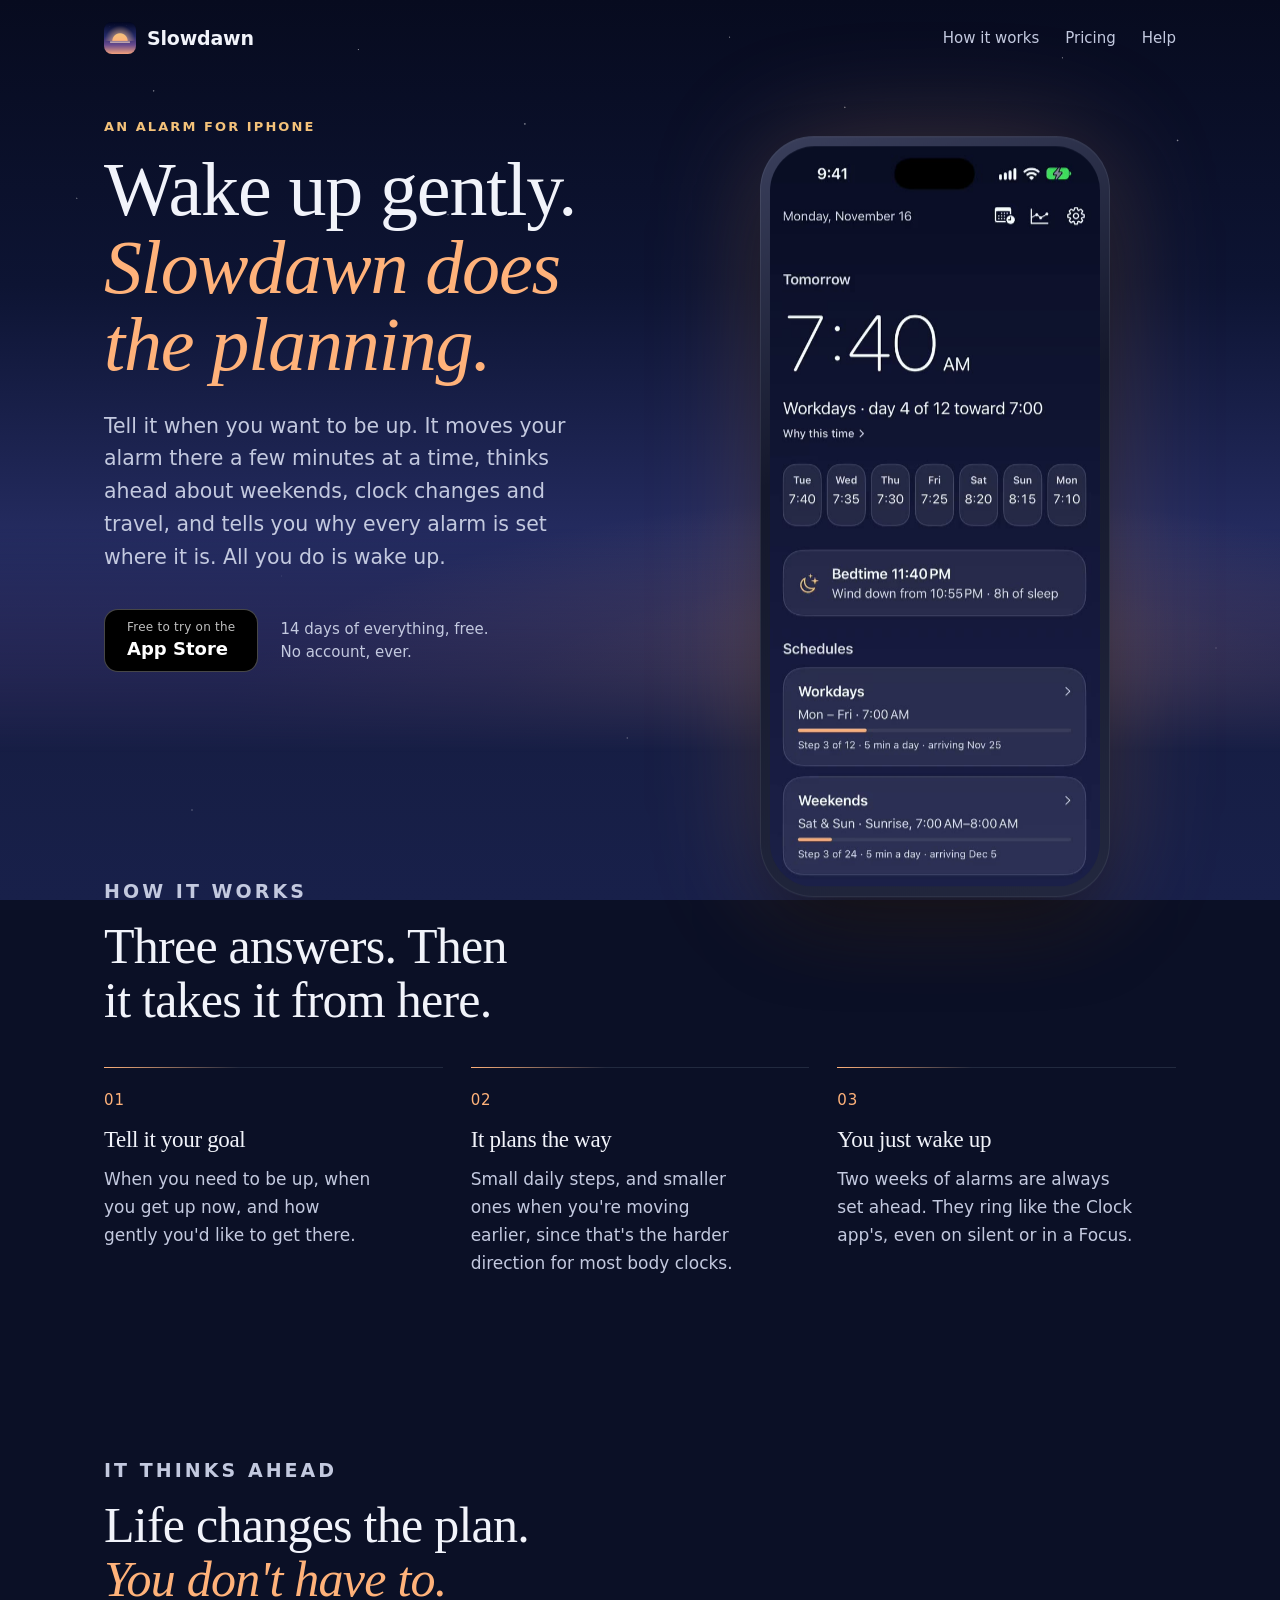
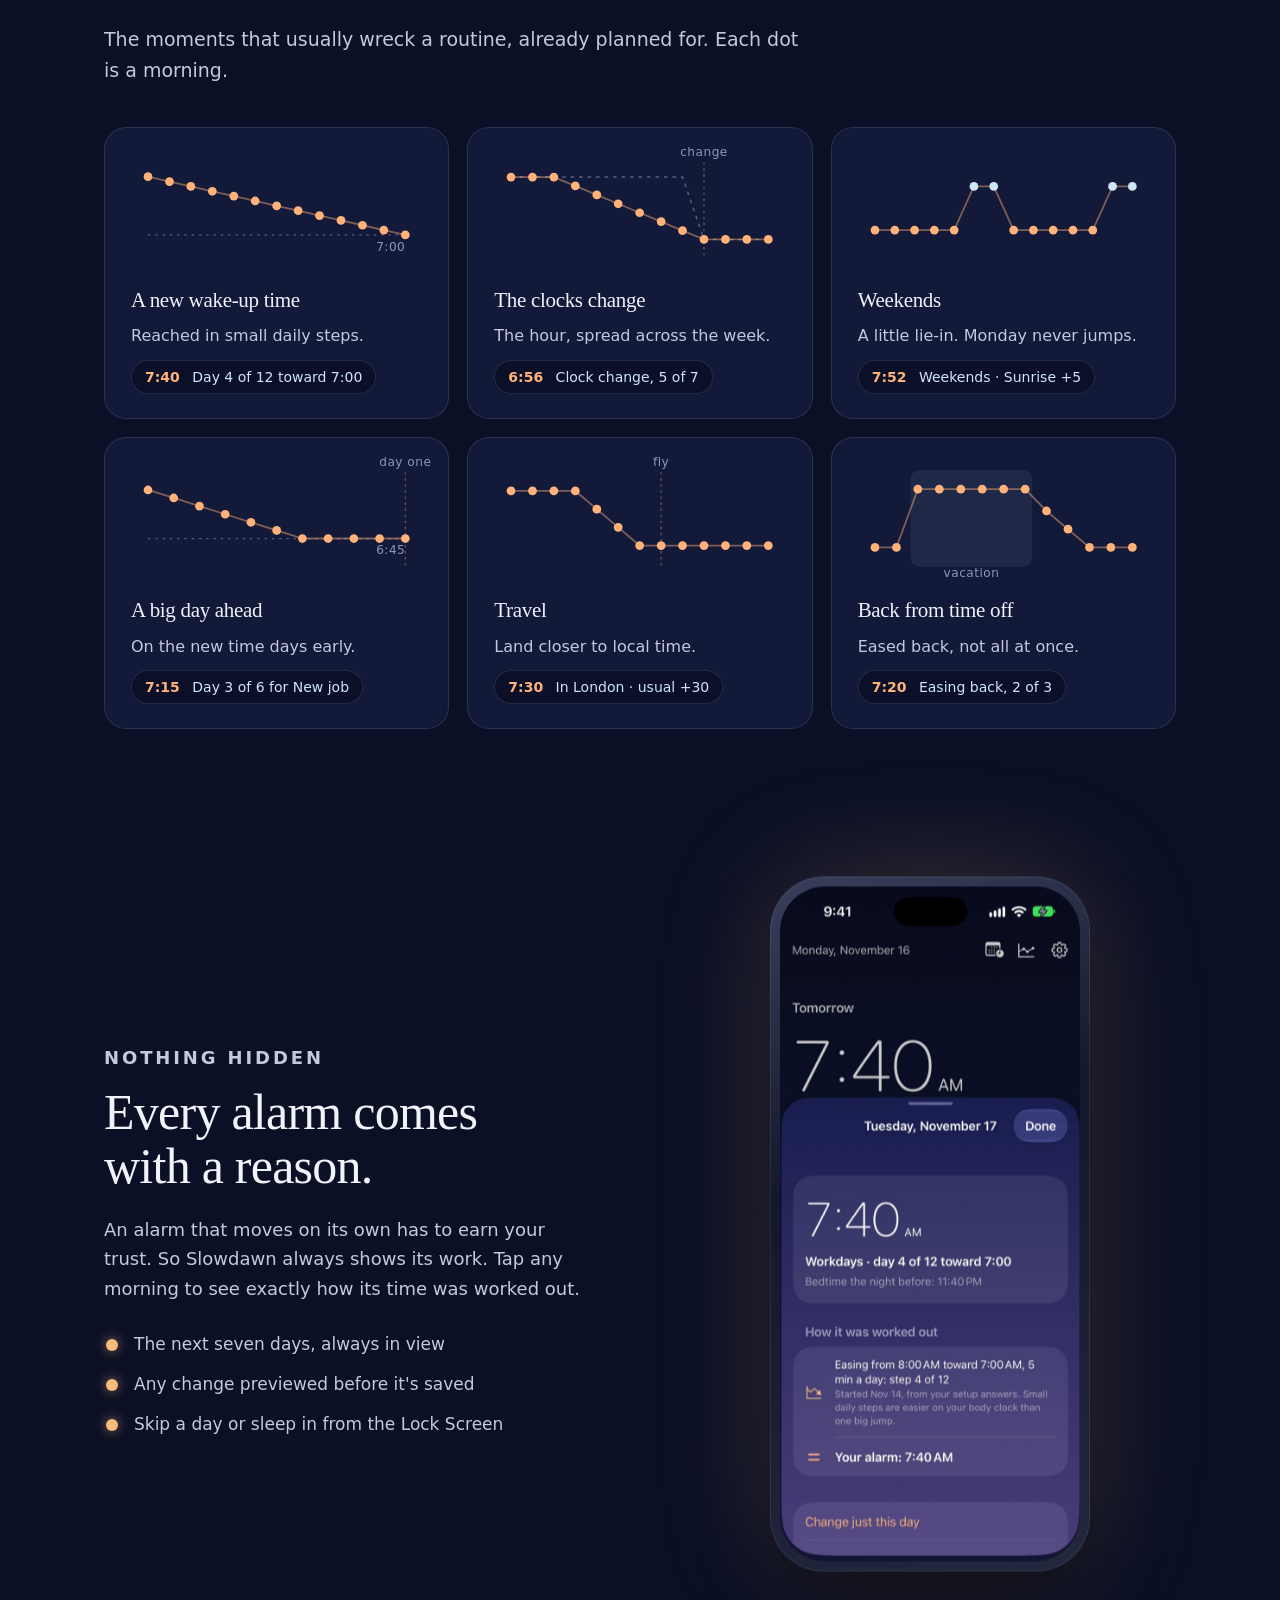
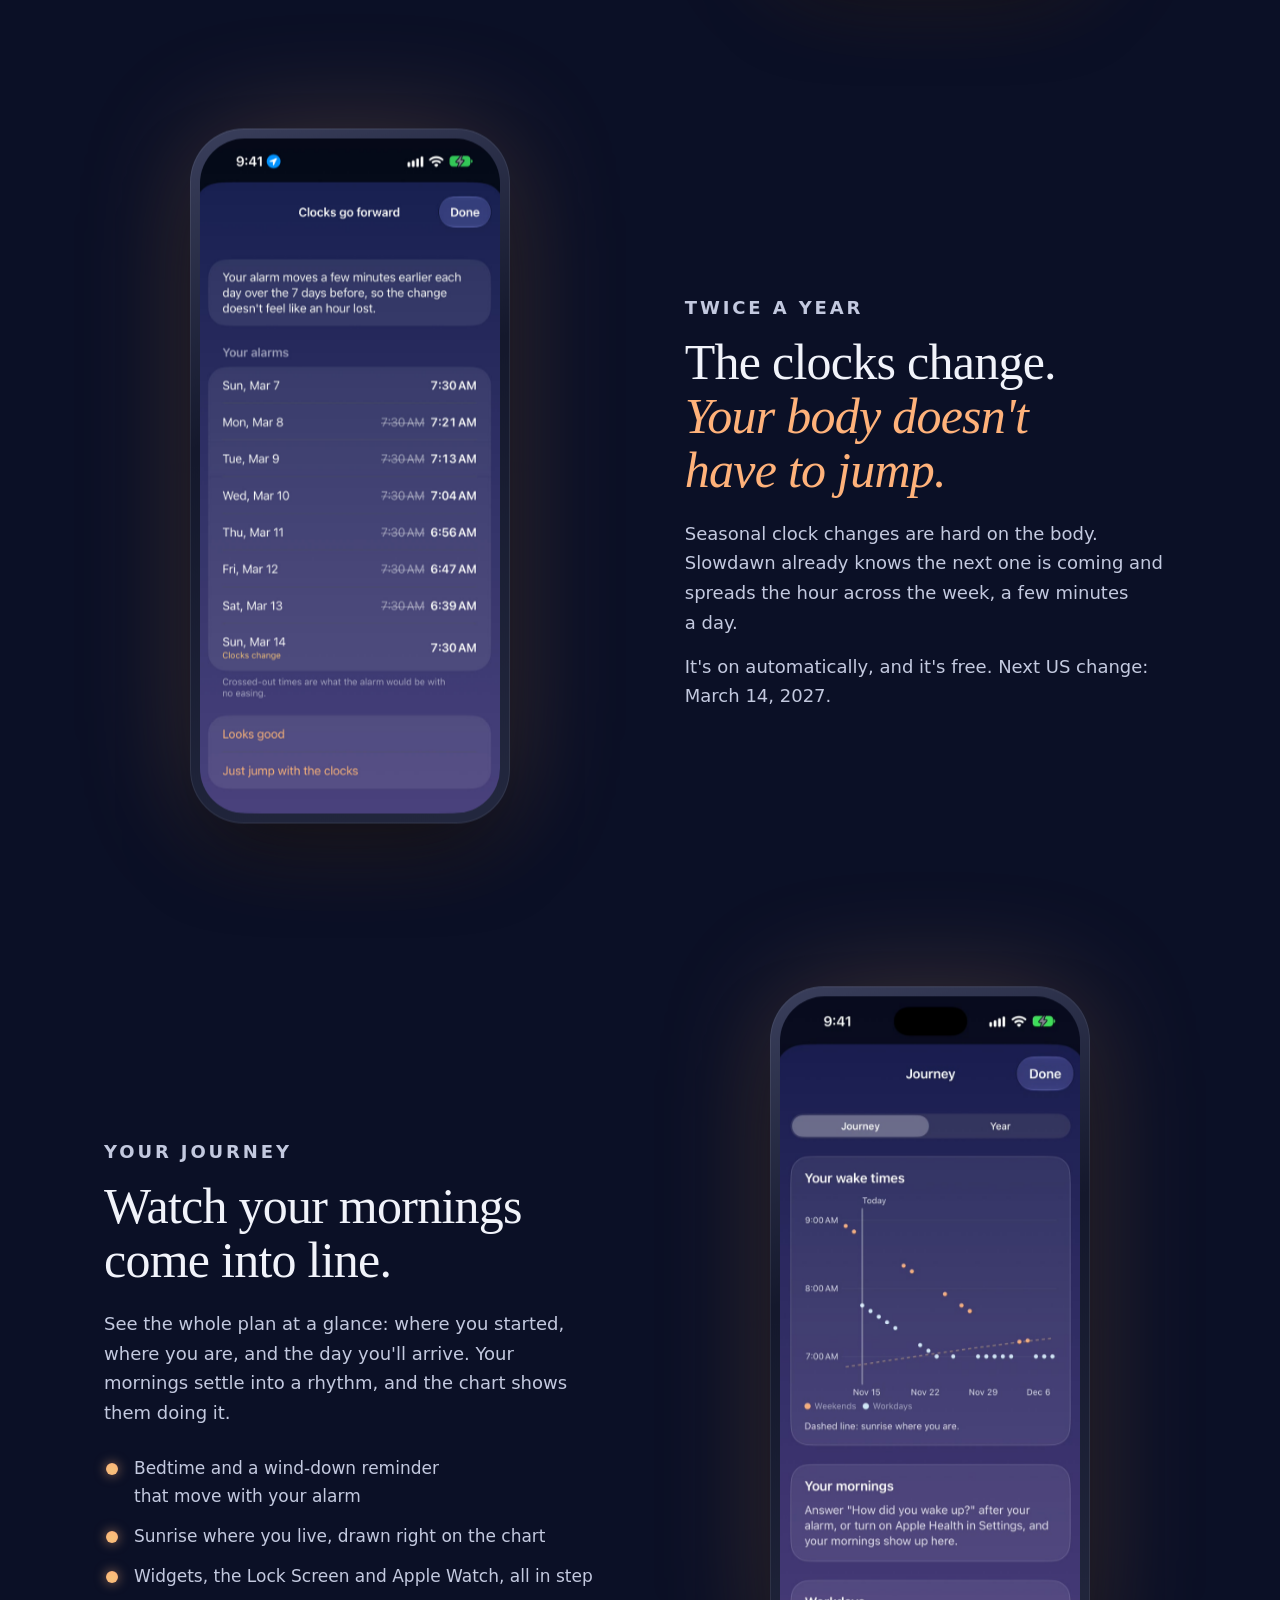
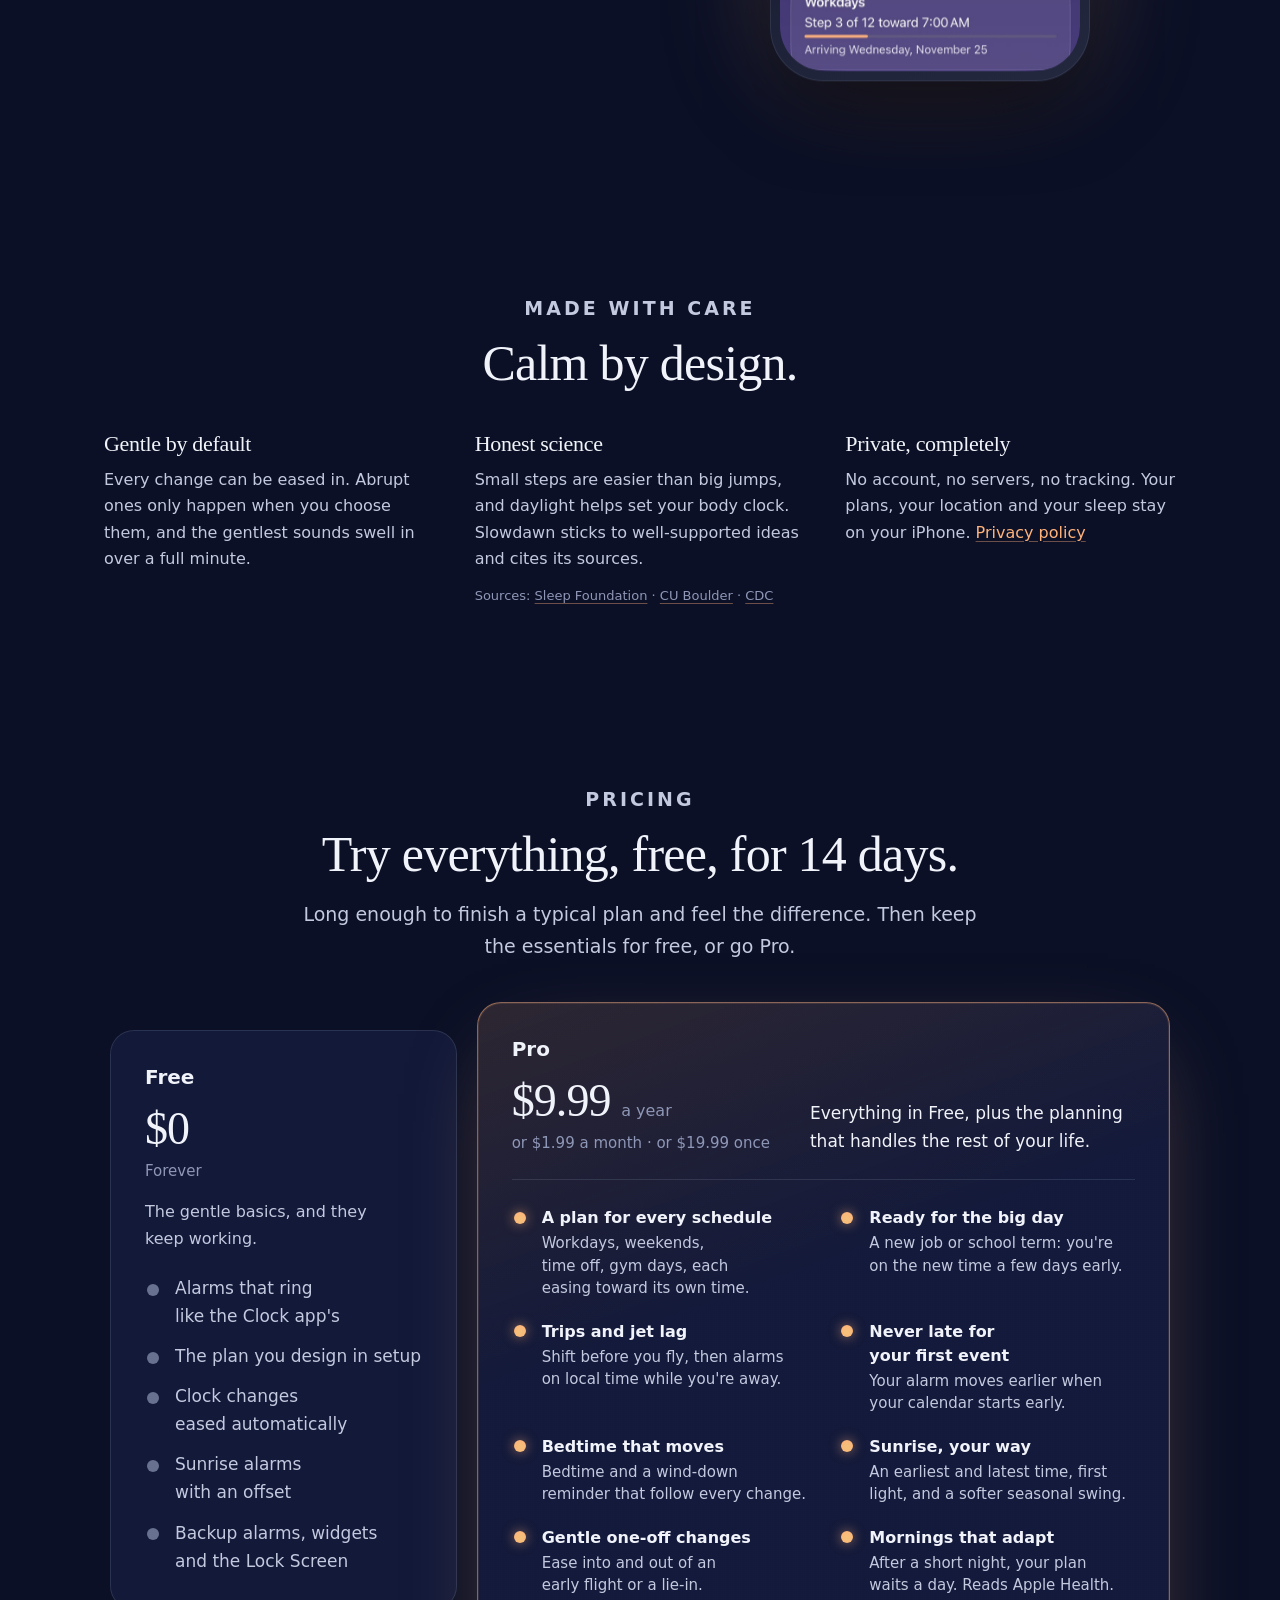
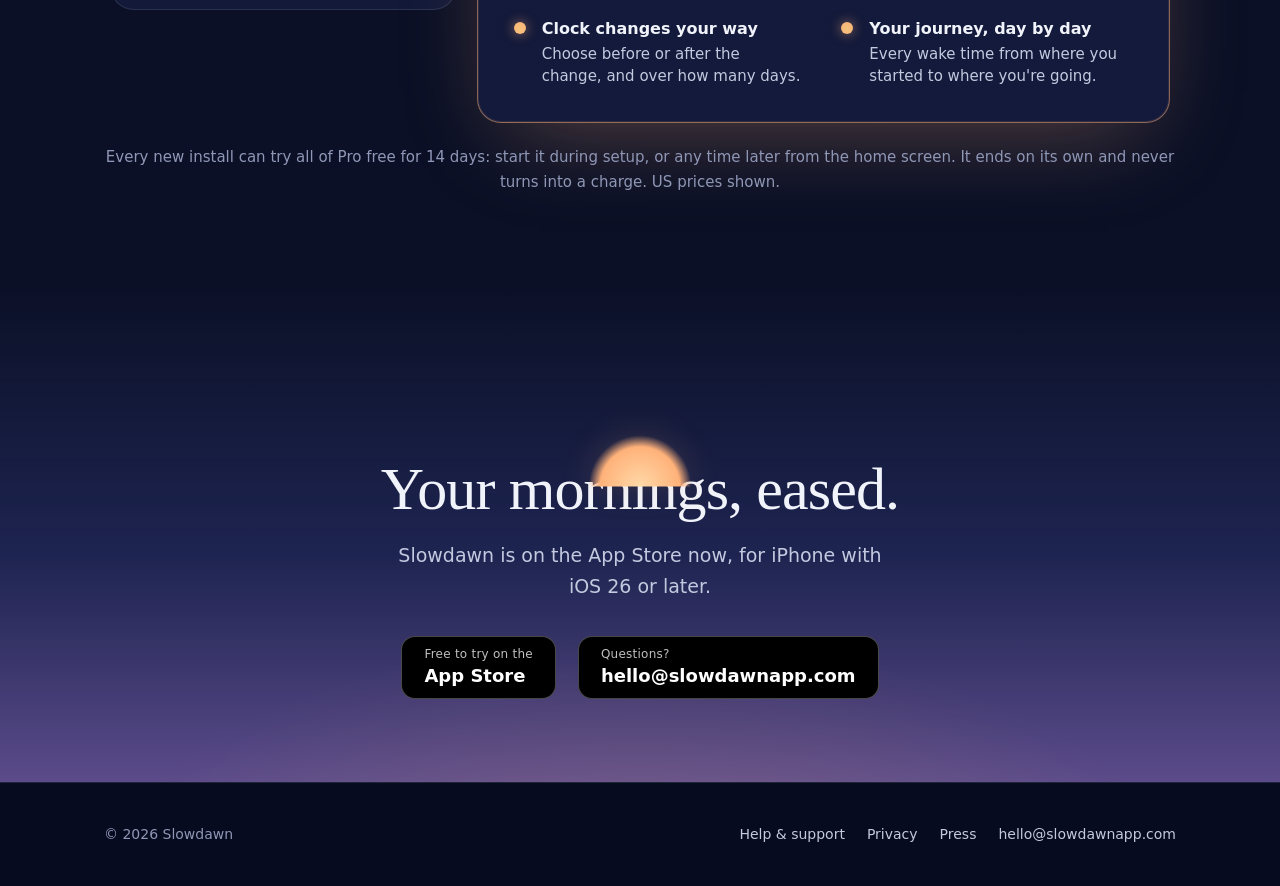
==== commit 6f822d86: "App Store links: Slowdawn is live" ====
--- a/index.html
+++ b/index.html
@@ -9,7 +9,7 @@
 <meta property="og:url" content="https://slowdawnapp.com/">
 <meta property="og:title" content="Slowdawn · The alarm that eases you in">
 <meta property="og:description" content="Wake up gently. Slowdawn does the planning.">
-<meta property="og:image" content="https://slowdawnapp.com/img/og.jpg?v=2">
+<meta property="og:image" content="https://slowdawnapp.com/img/og.jpg?v=3">
 <meta name="twitter:card" content="summary_large_image">
 <meta name="theme-color" content="#070B1F">
 <link rel="icon" href="img/favicon.png">
@@ -39,7 +39,7 @@
         <h1>Wake up gently. <em>Slowdawn does the planning.</em></h1>
         <p class="lede">Tell it when you want to be up. It moves your alarm there a few minutes at a time, thinks ahead about weekends, clock changes and travel, and tells you why every alarm is set where it is. All you do is wake up.</p>
         <div class="cta-row">
-          <a class="store" href="#launch"><span>Coming soon to the</span><strong>App Store</strong></a>
+          <a class="store" href="https://apps.apple.com/app/apple-store/id6831339371?pt=22550388&ct=website&amp;mt=8"><span>Free to try on the</span><strong>App Store</strong></a>
           <p class="cta-note">14 days of everything, free.<br>No account, ever.</p>
         </div>
       </div>
@@ -257,8 +257,9 @@
     <div class="wrap">
       <div class="sun" aria-hidden="true"></div>
       <h2 class="reveal">Your mornings,&nbsp;eased.</h2>
-      <p class="reveal">Slowdawn is coming soon to the App Store, for iPhone with iOS 26 or later.</p>
+      <p class="reveal">Slowdawn is on the App Store now, for iPhone with iOS 26 or later.</p>
       <div class="cta-row reveal">
+        <a class="store" href="https://apps.apple.com/app/apple-store/id6831339371?pt=22550388&ct=website&amp;mt=8"><span>Free to try on the</span><strong>App Store</strong></a>
         <a class="store" href="mailto:hello@slowdawnapp.com"><span>Questions?</span><strong>hello@slowdawnapp.com</strong></a>
       </div>
     </div>
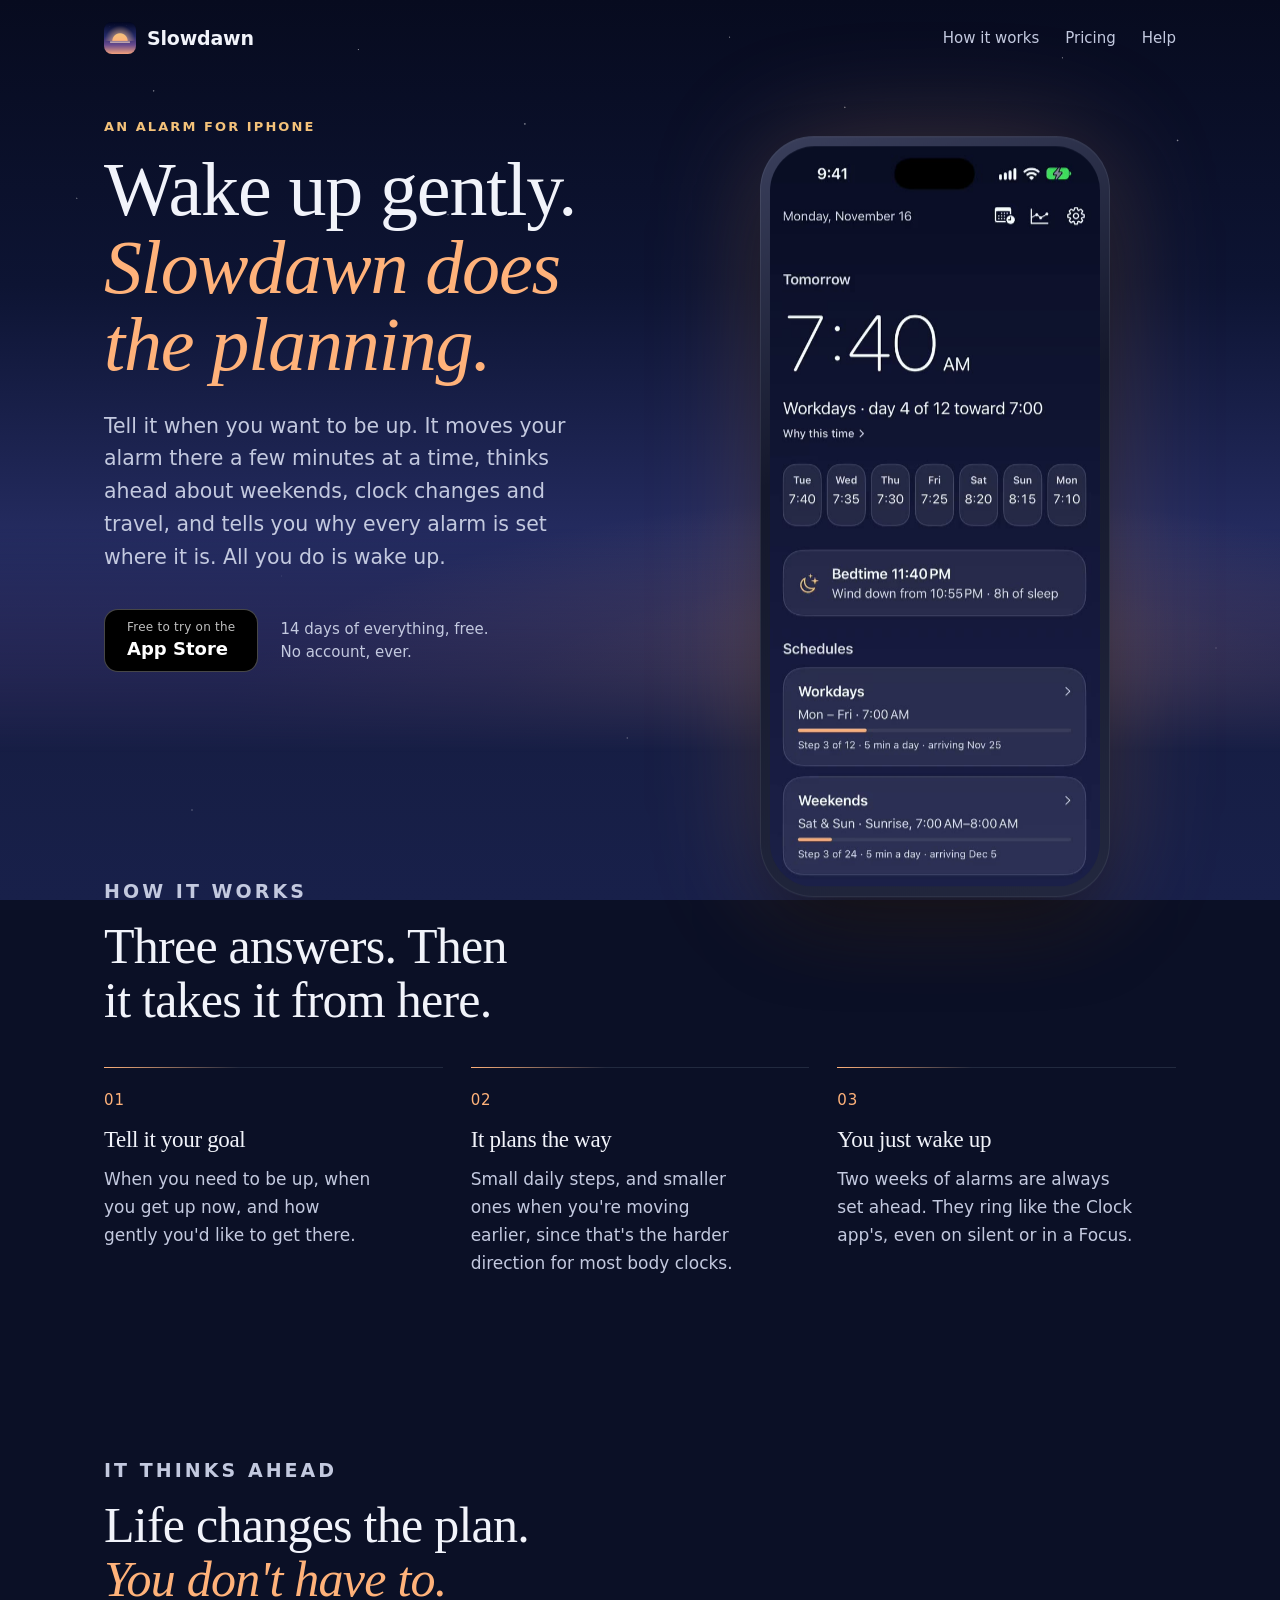
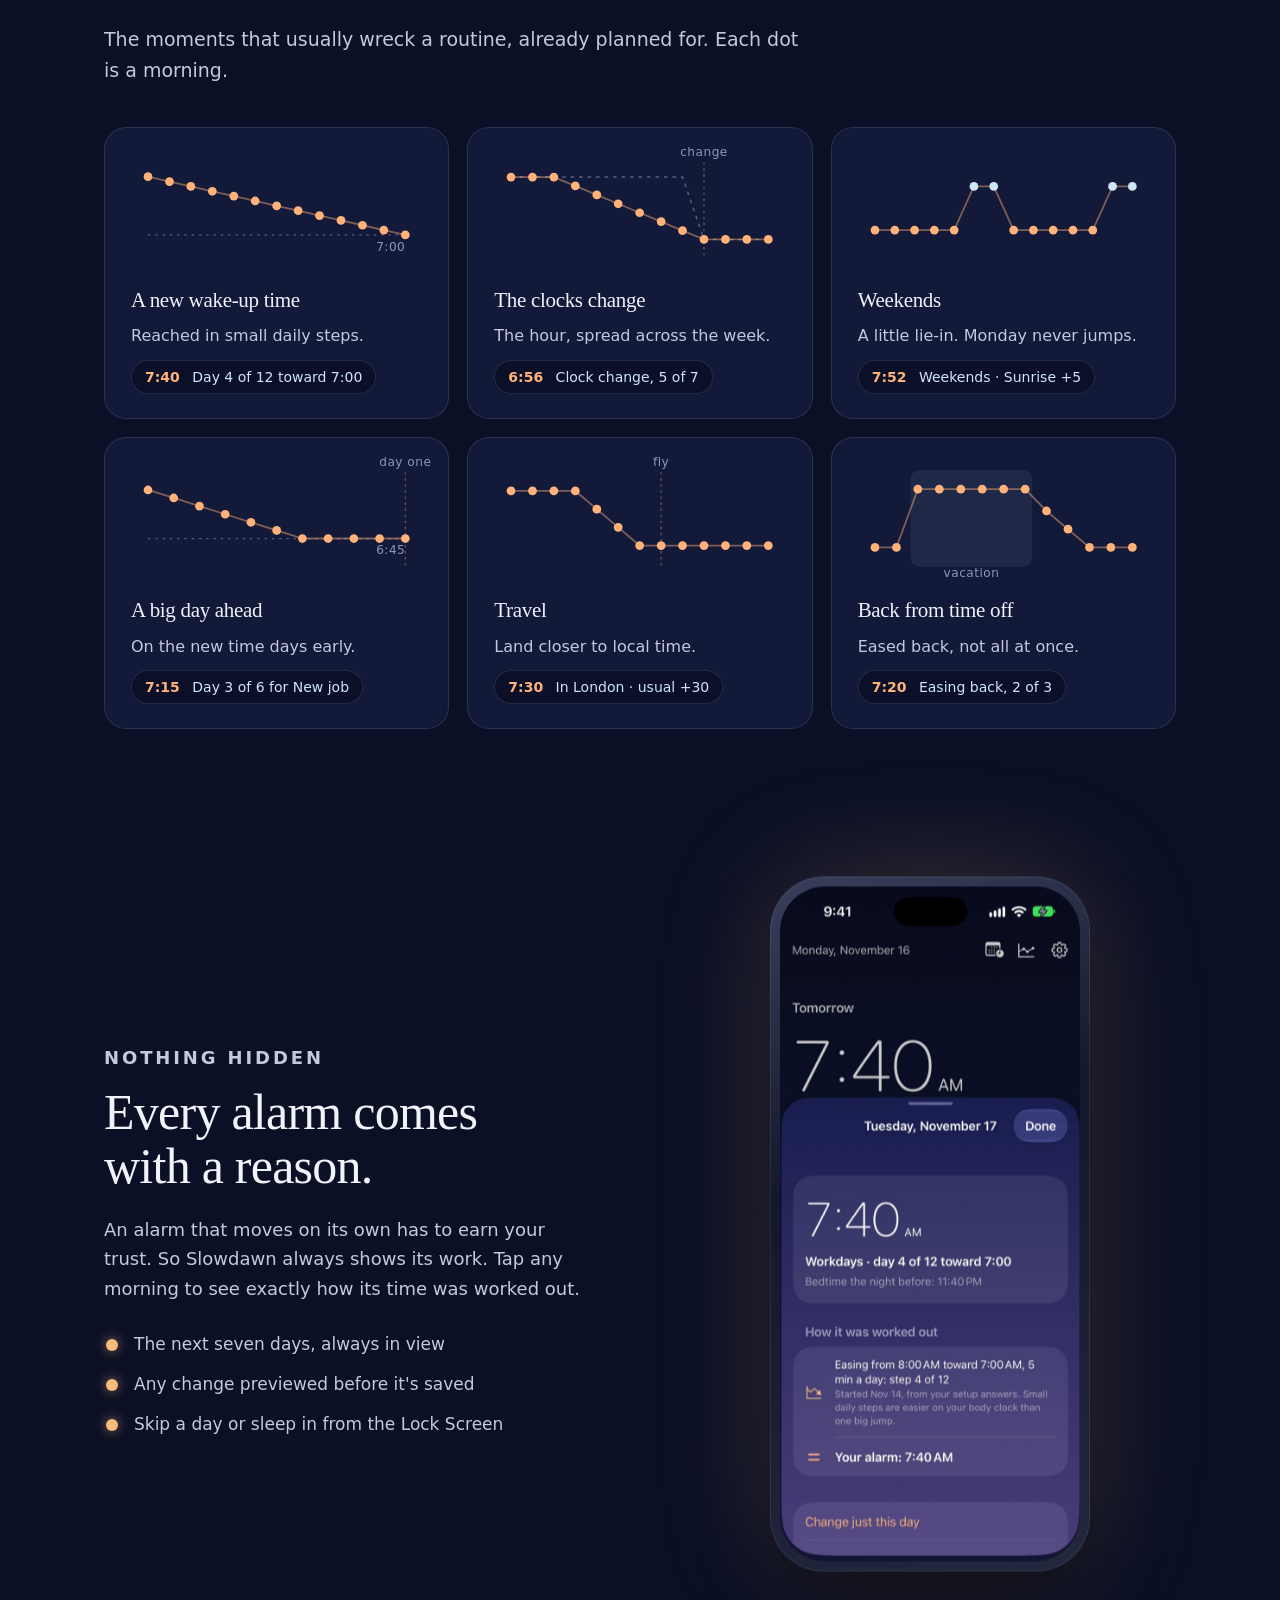
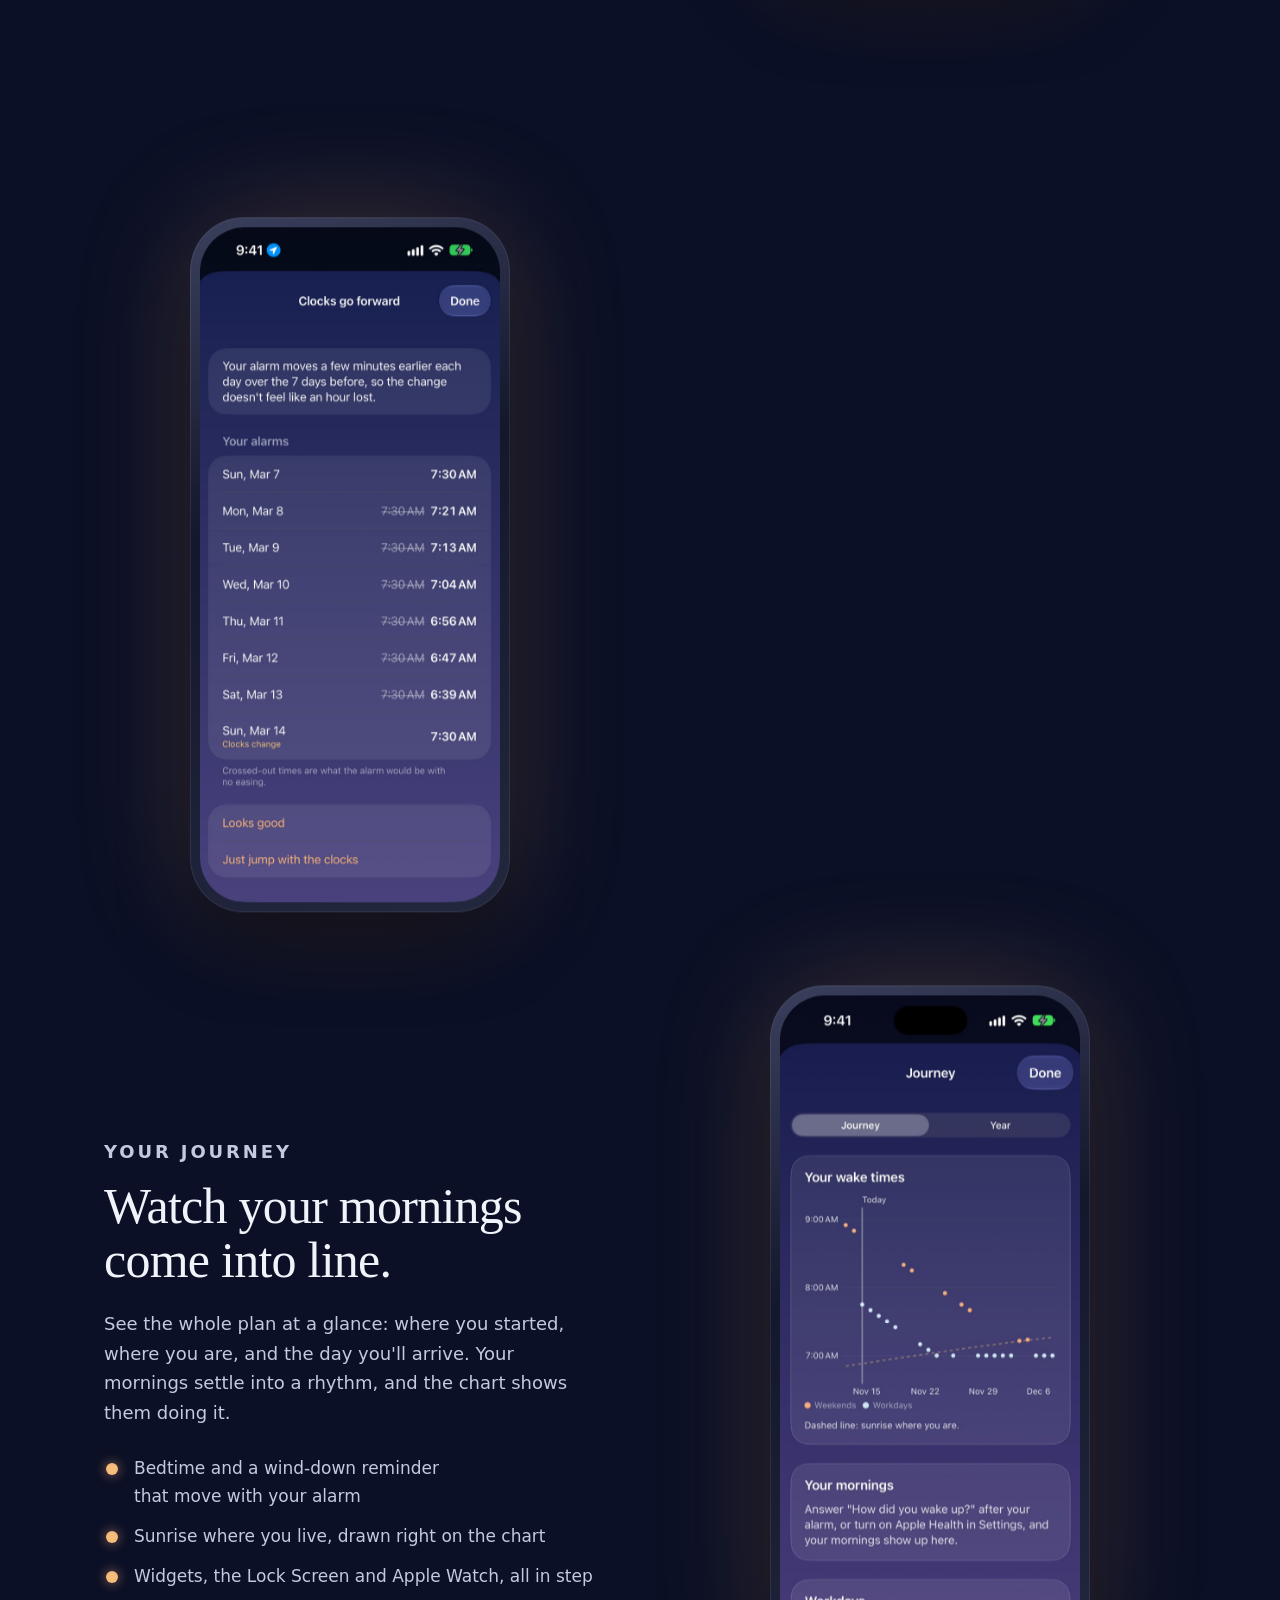
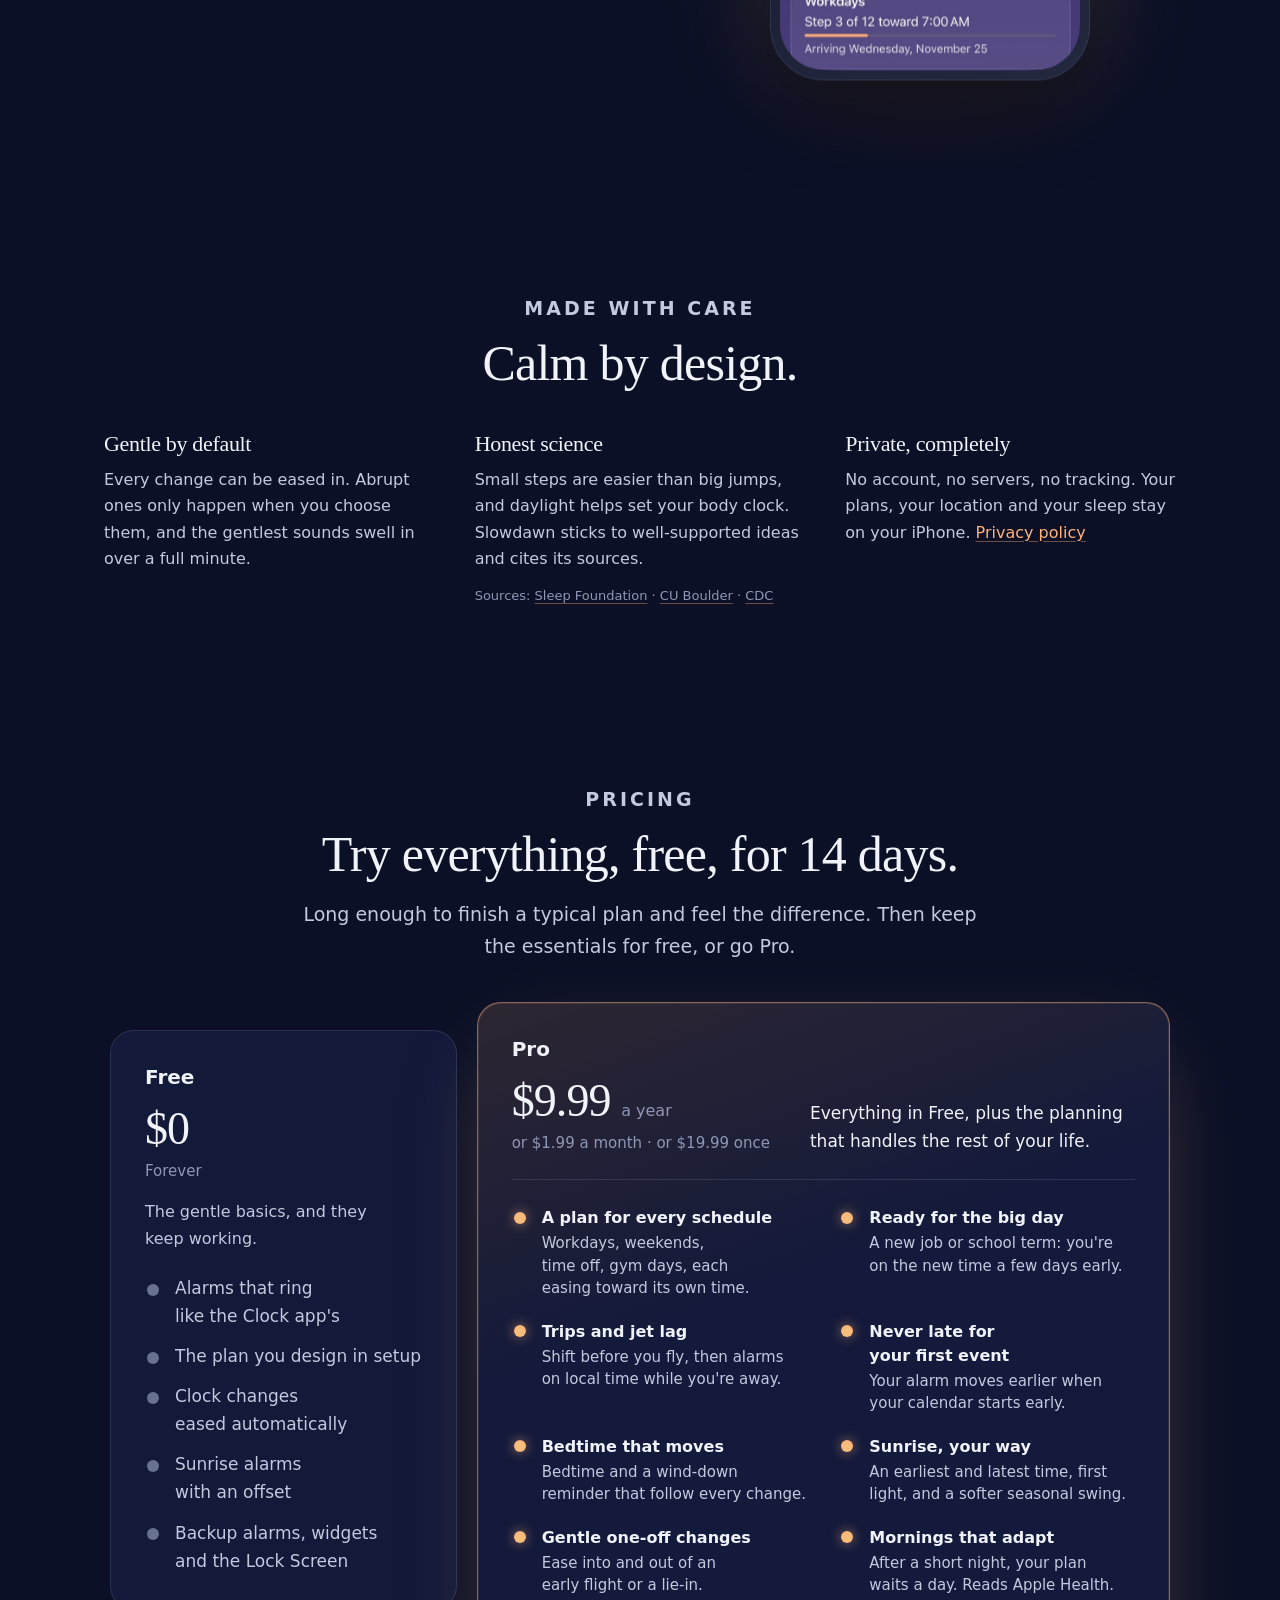
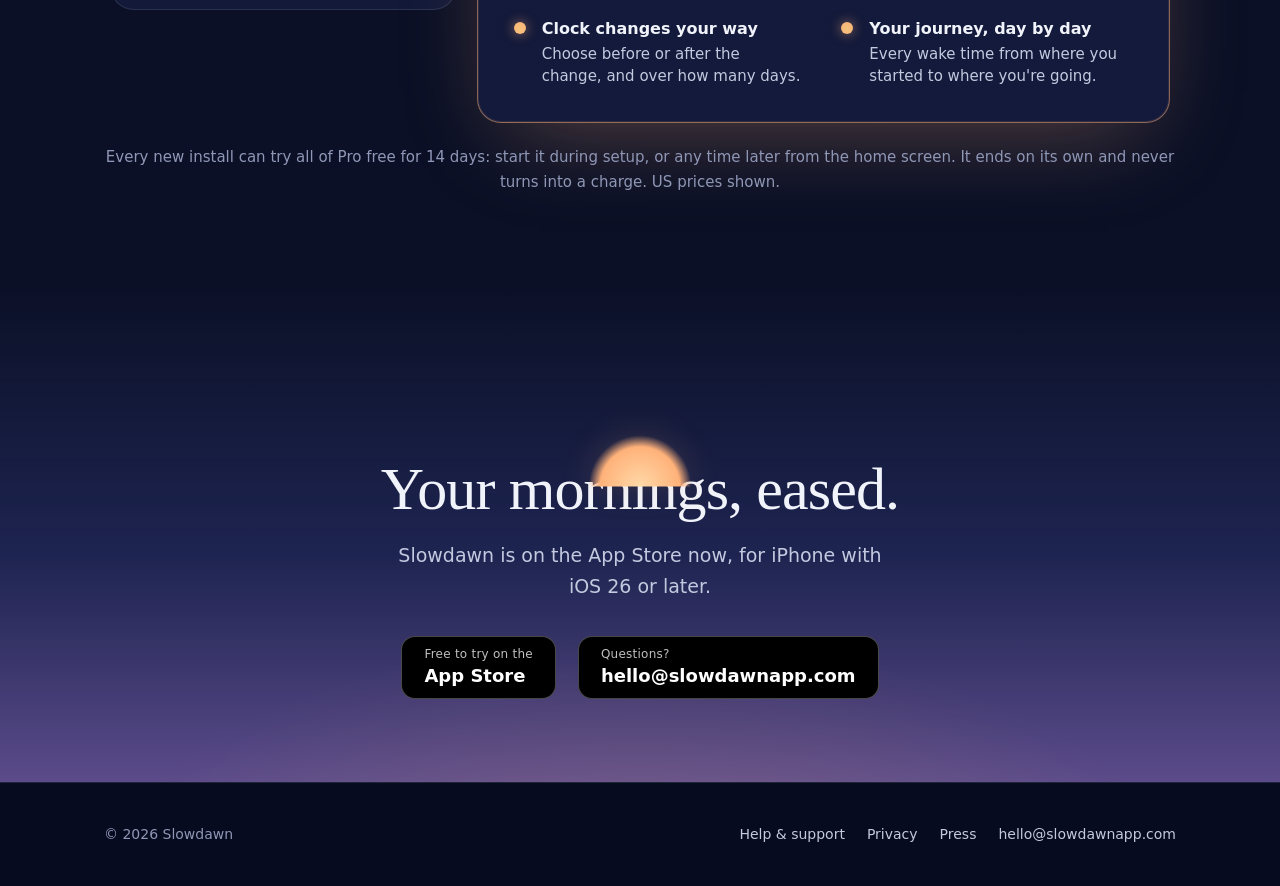
==== commit f4985fcc: "Share card: Free to try on the App Store" ====
--- a/index.html
+++ b/index.html
@@ -9,7 +9,7 @@
 <meta property="og:url" content="https://slowdawnapp.com/">
 <meta property="og:title" content="Slowdawn · The alarm that eases you in">
 <meta property="og:description" content="Wake up gently. Slowdawn does the planning.">
-<meta property="og:image" content="https://slowdawnapp.com/img/og.jpg?v=3">
+<meta property="og:image" content="https://slowdawnapp.com/img/og.jpg?v=4">
 <meta name="twitter:card" content="summary_large_image">
 <meta name="theme-color" content="#070B1F">
 <link rel="icon" href="img/favicon.png">
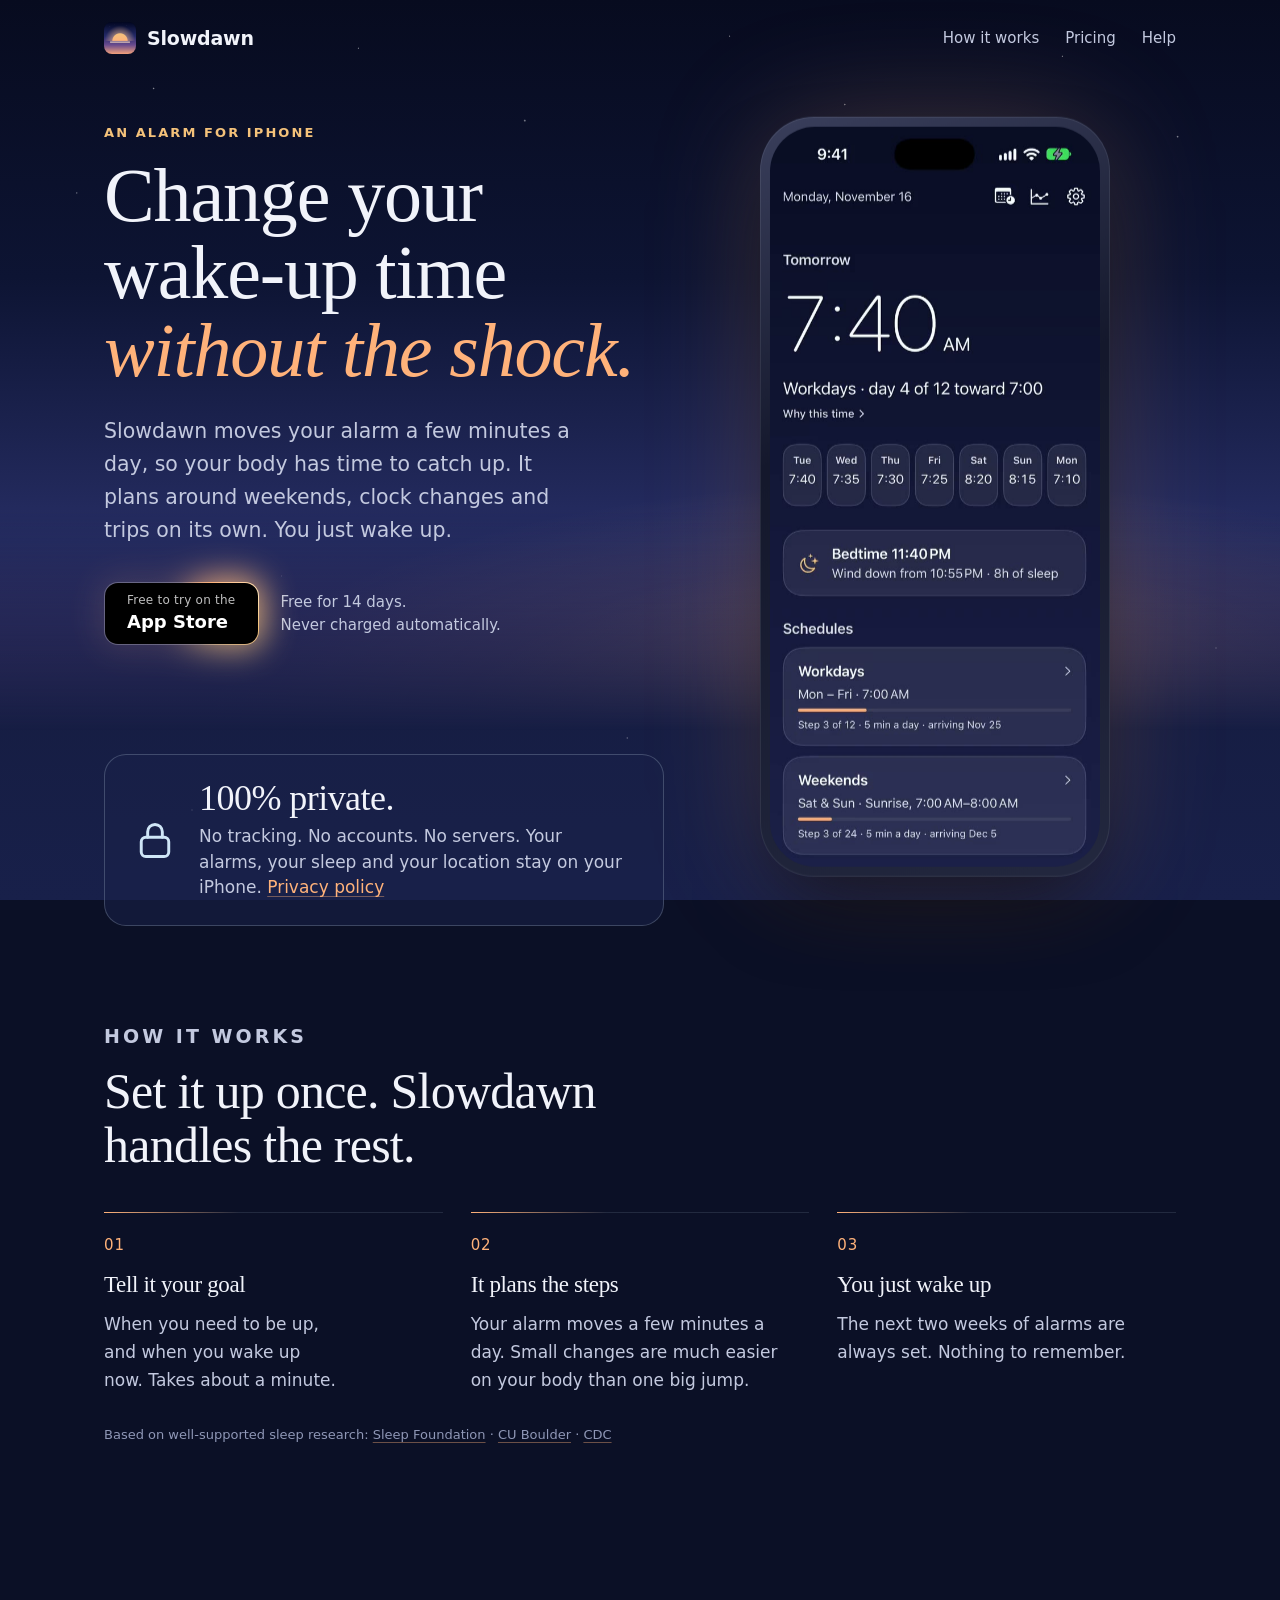
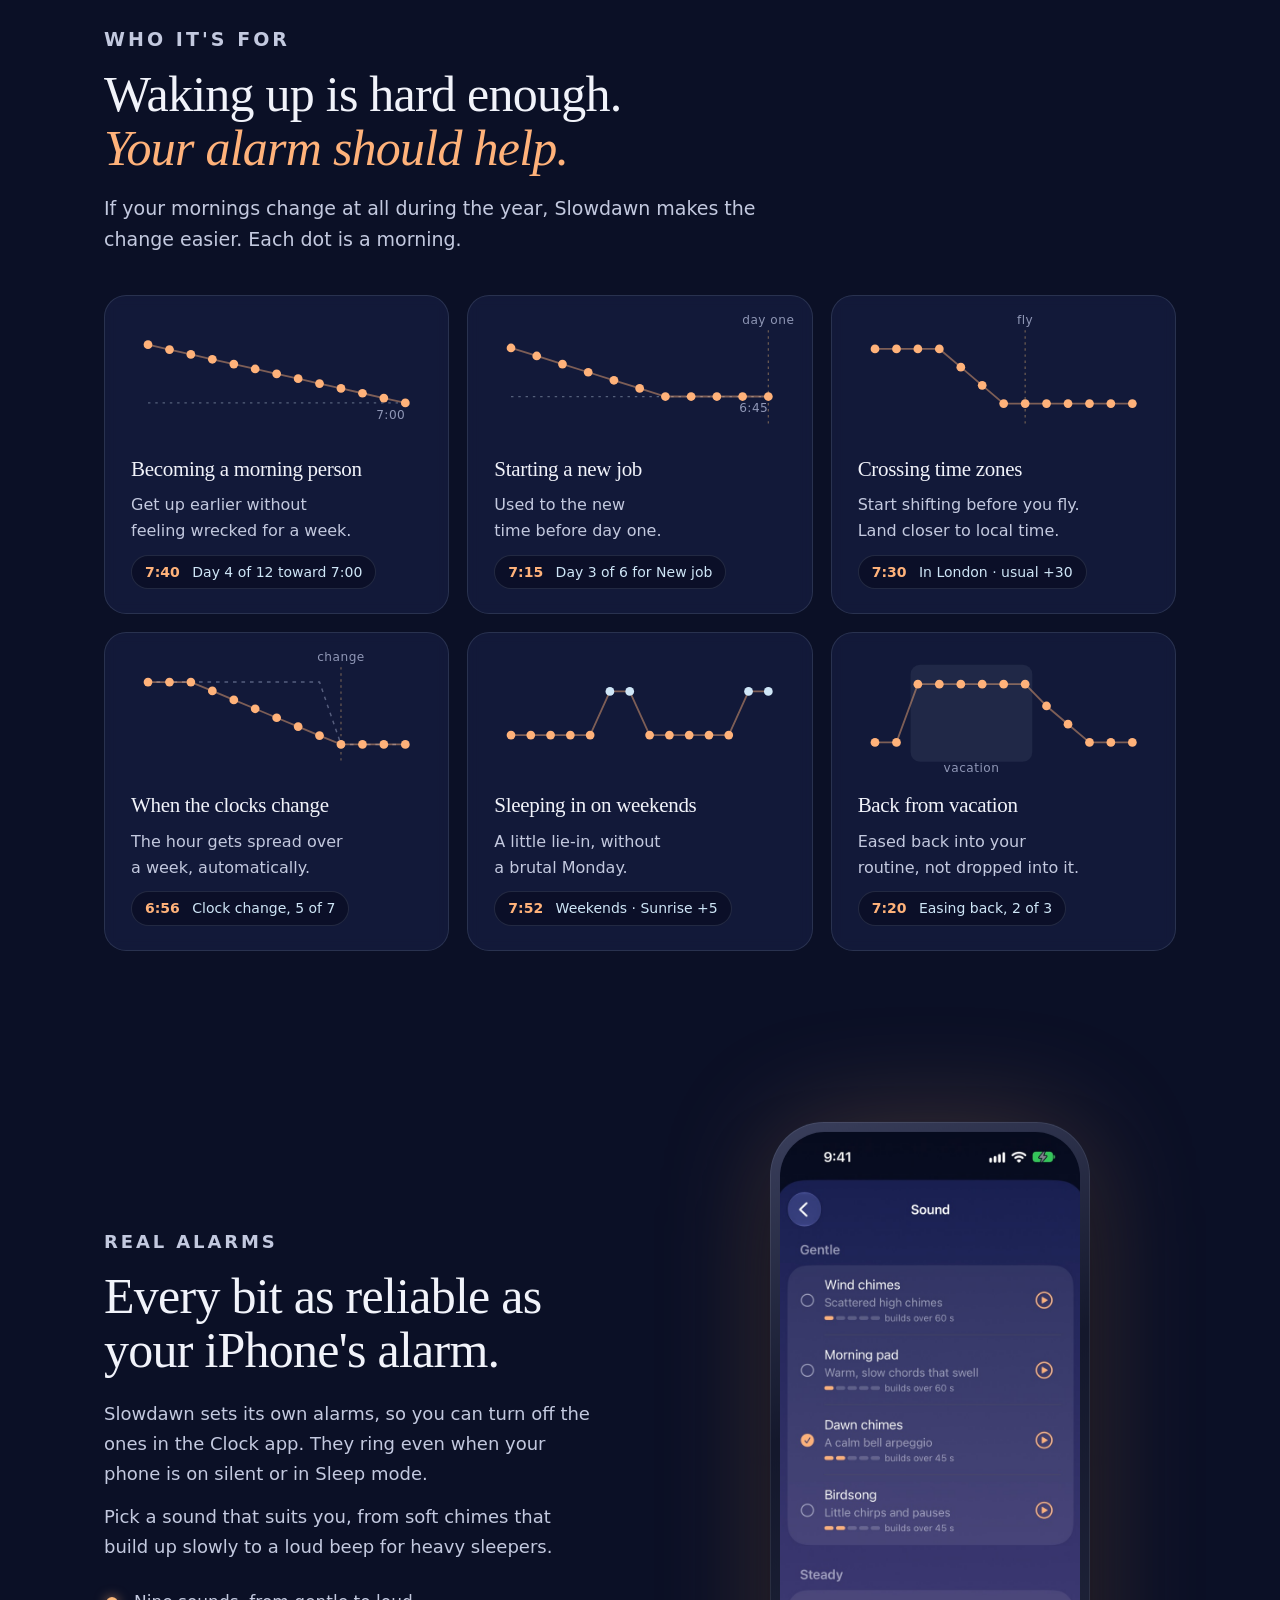
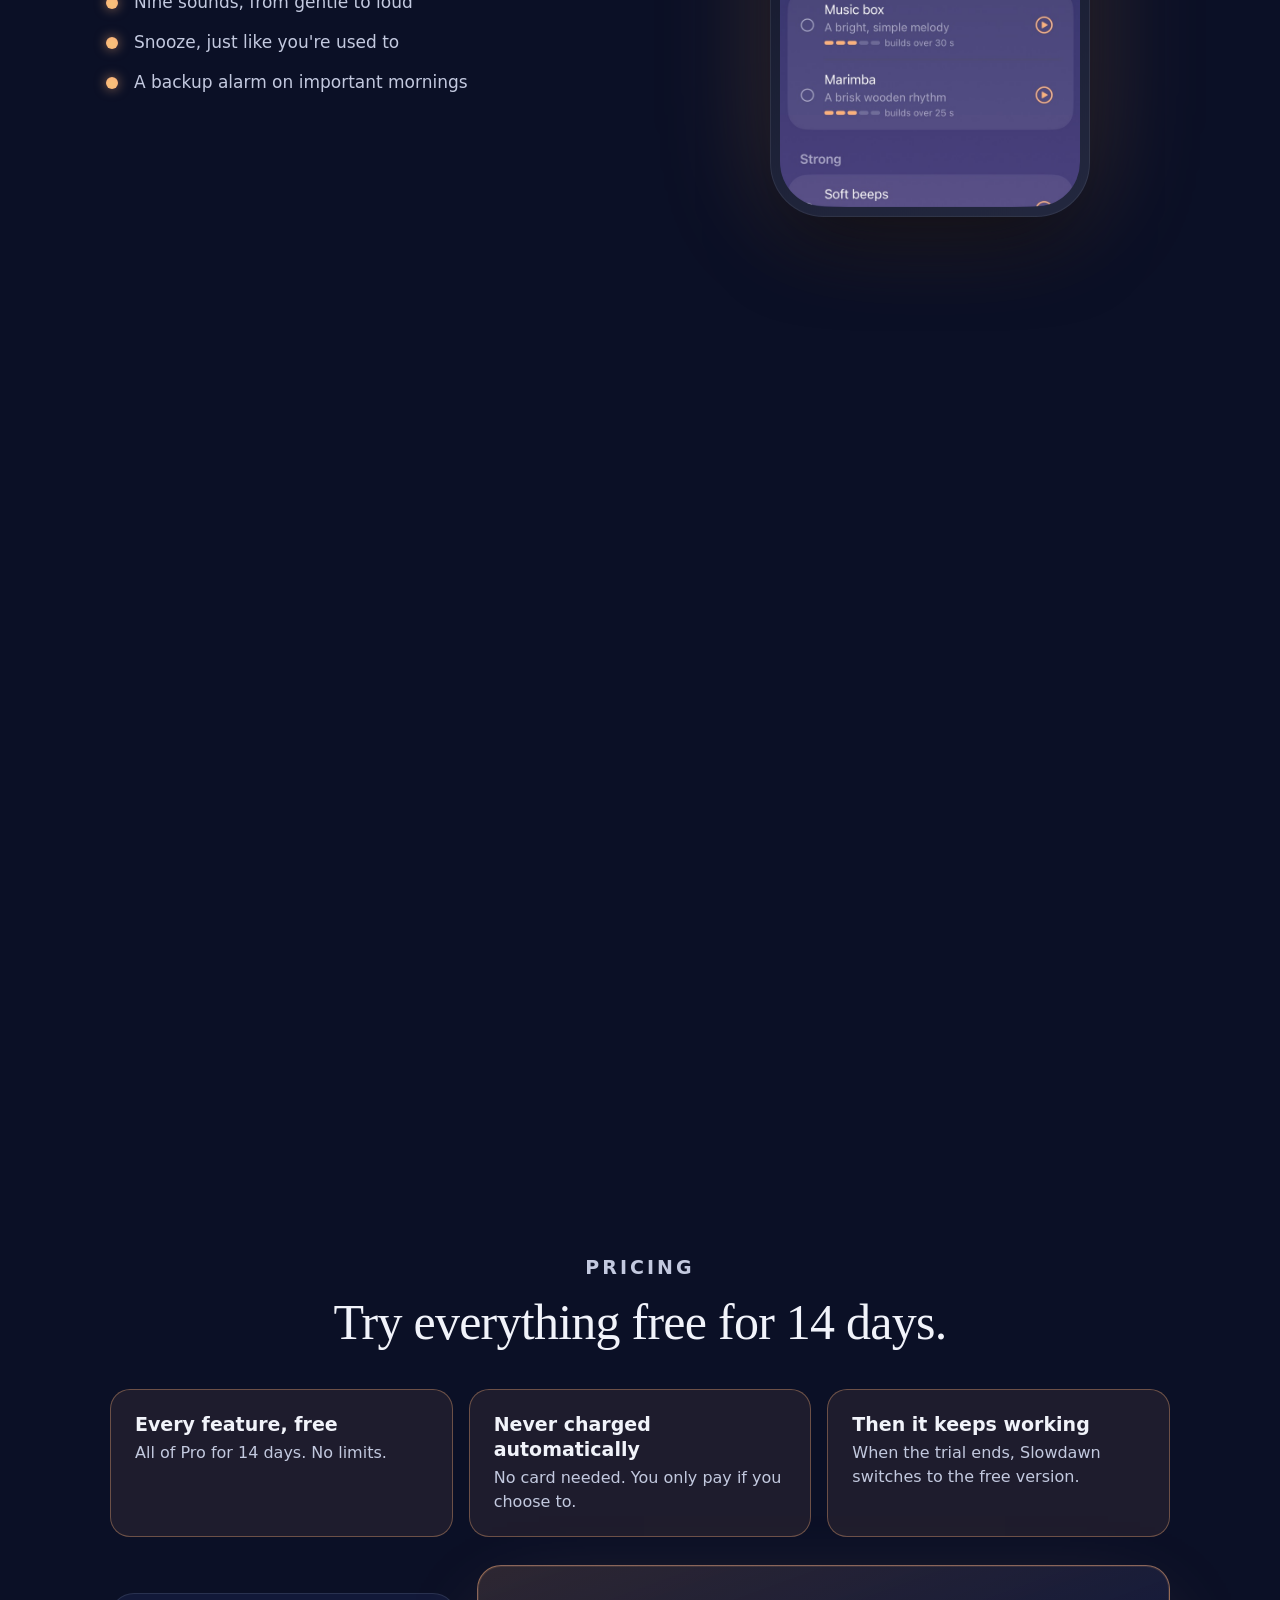
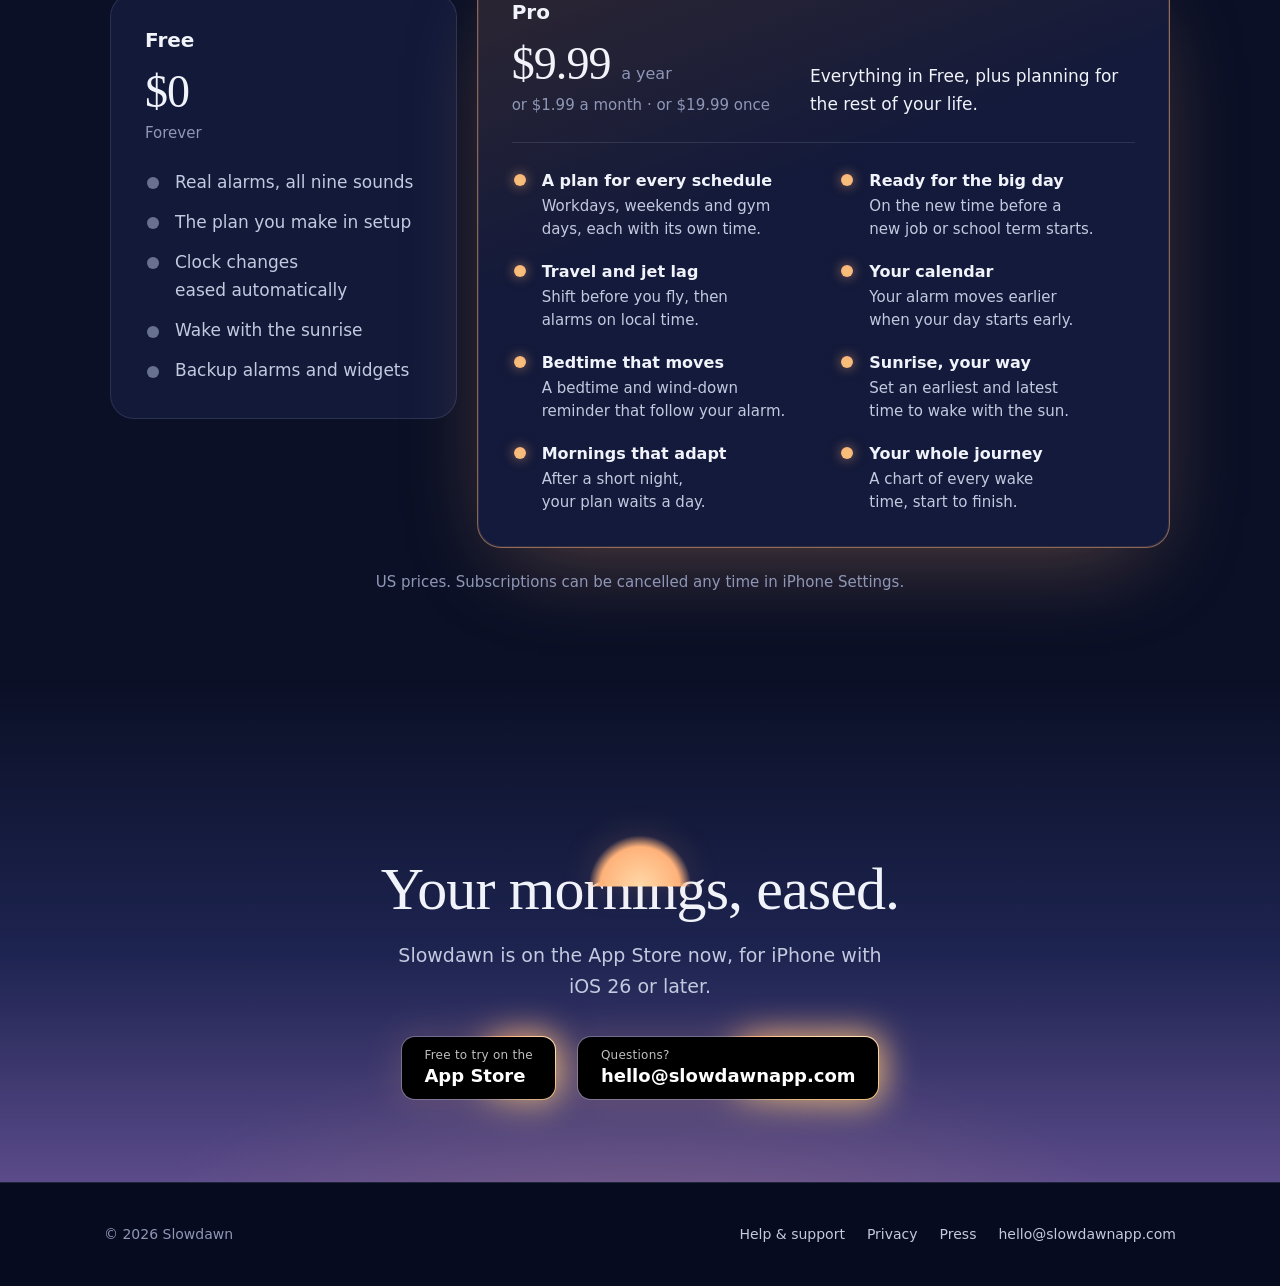
==== commit 60bb29ab: "Homepage rewrite: clearer hero, privacy up top, who it's for, real alarms, plain trial terms Co-Auth" ====
--- a/index.html
+++ b/index.html
@@ -4,11 +4,11 @@
 <meta charset="utf-8">
 <meta name="viewport" content="width=device-width, initial-scale=1, viewport-fit=cover">
 <title>Slowdawn · The alarm that eases you in</title>
-<meta name="description" content="Slowdawn is an iPhone alarm that plans your mornings for you. It moves your wake time a few minutes at a time, works around weekends, clock changes and travel, and explains every alarm it sets.">
+<meta name="description" content="Slowdawn is an iPhone alarm that moves your wake-up time a few minutes a day, so a new schedule doesn't feel like a shock. 100% private, no account, free to try.">
 <meta property="og:type" content="website">
 <meta property="og:url" content="https://slowdawnapp.com/">
 <meta property="og:title" content="Slowdawn · The alarm that eases you in">
-<meta property="og:description" content="Wake up gently. Slowdawn does the planning.">
+<meta property="og:description" content="Change your wake-up time without the shock.">
 <meta property="og:image" content="https://slowdawnapp.com/img/og.jpg?v=4">
 <meta name="twitter:card" content="summary_large_image">
 <meta name="theme-color" content="#070B1F">
@@ -36,11 +36,11 @@
     <div class="wrap hero-grid">
       <div class="hero-copy" data-hero-copy>
         <p class="eyebrow">An alarm for iPhone</p>
-        <h1>Wake up gently. <em>Slowdawn does the planning.</em></h1>
-        <p class="lede">Tell it when you want to be up. It moves your alarm there a few minutes at a time, thinks ahead about weekends, clock changes and travel, and tells you why every alarm is set where it is. All you do is wake up.</p>
+        <h1>Change your wake-up time <em>without the shock.</em></h1>
+        <p class="lede">Slowdawn moves your alarm a few minutes a day, so your body has time to catch up. It plans around weekends, clock changes and trips on its own. You just wake up.</p>
         <div class="cta-row">
           <a class="store" href="https://apps.apple.com/app/apple-store/id6831339371?pt=22550388&ct=website&amp;mt=8"><span>Free to try on the</span><strong>App Store</strong></a>
-          <p class="cta-note">14 days of everything, free.<br>No account, ever.</p>
+          <p class="cta-note">Free for 14 days.<br>Never charged automatically.</p>
         </div>
       </div>
       <div class="phone" data-depth="-0.08">
@@ -52,153 +52,128 @@
     </div>
   </div>
 
+  <!-- Privacy -->
+  <section class="privacy-band">
+    <div class="wrap">
+      <div class="privacy">
+        <svg class="lock" viewBox="0 0 24 24" aria-hidden="true"><rect x="4.5" y="10.5" width="15" height="10.5" rx="2.5"/><path d="M8 10.5V7.5a4 4 0 0 1 8 0v3"/></svg>
+        <div>
+          <h2>100% private.</h2>
+          <p>No tracking. No accounts. No servers. Your alarms, your sleep and your location stay on your iPhone. <a href="privacy/index.html">Privacy&nbsp;policy</a></p>
+        </div>
+      </div>
+    </div>
+  </section>
+
   <!-- How it works -->
   <section id="how" class="band">
     <div class="wrap">
       <div class="section-head reveal">
         <p class="eyebrow">How it works</p>
-        <h2>Three answers. Then it takes it from here.</h2>
+        <h2>Set it up once. Slowdawn handles the rest.</h2>
       </div>
       <div class="steps">
         <div class="step reveal">
           <h3>Tell it your goal</h3>
-          <p>When you need to be up, when you get up now, and how gently you'd like to get there.</p>
+          <p>When you need to be up, and when you wake up now. Takes about a minute.</p>
         </div>
         <div class="step reveal">
-          <h3>It plans the way</h3>
-          <p>Small daily steps, and smaller ones when you're moving earlier, since that's the harder direction for most body clocks.</p>
+          <h3>It plans the steps</h3>
+          <p>Your alarm moves a few minutes a day. Small changes are much easier on your body than one big jump.</p>
         </div>
         <div class="step reveal">
           <h3>You just wake up</h3>
-          <p>Two weeks of alarms are always set ahead. They ring like the Clock app's, even on silent or in a Focus.</p>
-        </div>
-      </div>
-    </div>
-  </section>
-
-  <!-- It thinks ahead -->
+          <p>The next two weeks of alarms are always set. Nothing to remember.</p>
+        </div>
+      </div>
+      <p class="src reveal">Based on well-supported sleep research: <a href="https://www.sleepfoundation.org/sleep-hygiene/how-to-go-to-sleep-earlier" target="_blank" rel="noopener">Sleep Foundation</a> · <a href="https://www.colorado.edu/today/2017/02/01/cant-get-sleep-wilderness-weekend-can-help" target="_blank" rel="noopener">CU Boulder</a> · <a href="https://cdc.gov/yellow-book/hcp/travel-air-sea/jet-lag-disorder.html" target="_blank" rel="noopener">CDC</a></p>
+    </div>
+  </section>
+
+  <!-- Who it's for -->
   <section class="band-alt">
     <div class="wrap">
       <div class="section-head reveal">
-        <p class="eyebrow">It thinks ahead</p>
-        <h2>Life changes the plan. <em>You don't have to.</em></h2>
-        <p>The moments that usually wreck a routine, already planned for. Each dot is a morning.</p>
+        <p class="eyebrow">Who it's for</p>
+        <h2>Waking up is hard enough. <em>Your alarm should help.</em></h2>
+        <p>If your mornings change at all during the year, Slowdawn makes the change easier. Each dot is a morning.</p>
       </div>
       <div class="scenes">
         <article class="scene reveal">
           <svg class="mini" viewBox="0 0 240 100" role="img" aria-hidden="true"><line class="target" x1="14" x2="226" y1="70.0" y2="70.0"/><text class="lbl" x="226" y="83.0" text-anchor="end">7:00</text><polyline class="trace" pathLength="1" points="14.0,22.0 31.7,26.0 49.3,30.0 67.0,34.0 84.7,38.0 102.3,42.0 120.0,46.0 137.7,50.0 155.3,54.0 173.0,58.0 190.7,62.0 208.3,66.0 226.0,70.0"/><circle class="pt" style="--i:0" cx="14.0" cy="22.0" r="3.6"/><circle class="pt" style="--i:1" cx="31.7" cy="26.0" r="3.6"/><circle class="pt" style="--i:2" cx="49.3" cy="30.0" r="3.6"/><circle class="pt" style="--i:3" cx="67.0" cy="34.0" r="3.6"/><circle class="pt" style="--i:4" cx="84.7" cy="38.0" r="3.6"/><circle class="pt" style="--i:5" cx="102.3" cy="42.0" r="3.6"/><circle class="pt" style="--i:6" cx="120.0" cy="46.0" r="3.6"/><circle class="pt" style="--i:7" cx="137.7" cy="50.0" r="3.6"/><circle class="pt" style="--i:8" cx="155.3" cy="54.0" r="3.6"/><circle class="pt" style="--i:9" cx="173.0" cy="58.0" r="3.6"/><circle class="pt" style="--i:10" cx="190.7" cy="62.0" r="3.6"/><circle class="pt" style="--i:11" cx="208.3" cy="66.0" r="3.6"/><circle class="pt" style="--i:12" cx="226.0" cy="70.0" r="3.6"/></svg>
-          <h3>A new wake-up time</h3>
-          <p>Reached in small daily steps.</p>
+          <h3>Becoming a morning person</h3>
+          <p>Get up earlier without feeling wrecked for a week.</p>
           <span class="reason"><b>7:40</b> Day 4&nbsp;of&nbsp;12 toward&nbsp;7:00</span>
         </article>
         <article class="scene reveal">
+          <svg class="mini" viewBox="0 0 240 100" role="img" aria-hidden="true"><line class="target" x1="14" x2="226" y1="64.7" y2="64.7"/><text class="lbl" x="226" y="77.7" text-anchor="end">6:45</text><line class="mark" x1="226.0" x2="226.0" y1="10" y2="88"/><text class="lbl" x="226.0" y="5" text-anchor="middle">day one</text><polyline class="trace" pathLength="1" points="14.0,24.7 35.2,31.3 56.4,38.0 77.6,44.7 98.8,51.3 120.0,58.0 141.2,64.7 162.4,64.7 183.6,64.7 204.8,64.7 226.0,64.7"/><circle class="pt" style="--i:0" cx="14.0" cy="24.7" r="3.6"/><circle class="pt" style="--i:1" cx="35.2" cy="31.3" r="3.6"/><circle class="pt" style="--i:2" cx="56.4" cy="38.0" r="3.6"/><circle class="pt" style="--i:3" cx="77.6" cy="44.7" r="3.6"/><circle class="pt" style="--i:4" cx="98.8" cy="51.3" r="3.6"/><circle class="pt" style="--i:5" cx="120.0" cy="58.0" r="3.6"/><circle class="pt" style="--i:6" cx="141.2" cy="64.7" r="3.6"/><circle class="pt" style="--i:7" cx="162.4" cy="64.7" r="3.6"/><circle class="pt" style="--i:8" cx="183.6" cy="64.7" r="3.6"/><circle class="pt" style="--i:9" cx="204.8" cy="64.7" r="3.6"/><circle class="pt" style="--i:10" cx="226.0" cy="64.7" r="3.6"/></svg>
+          <h3>Starting a new job</h3>
+          <p>Used to the new time before day one.</p>
+          <span class="reason"><b>7:15</b> Day 3&nbsp;of&nbsp;6 for New&nbsp;job</span>
+        </article>
+        <article class="scene reveal">
+          <svg class="mini" viewBox="0 0 240 100" role="img" aria-hidden="true"><line class="mark" x1="137.7" x2="137.7" y1="10" y2="88"/><text class="lbl" x="137.7" y="5" text-anchor="middle">fly</text><polyline class="trace" pathLength="1" points="14.0,25.5 31.7,25.5 49.3,25.5 67.0,25.5 84.7,40.5 102.3,55.5 120.0,70.5 137.7,70.5 155.3,70.5 173.0,70.5 190.7,70.5 208.3,70.5 226.0,70.5"/><circle class="pt" style="--i:0" cx="14.0" cy="25.5" r="3.6"/><circle class="pt" style="--i:1" cx="31.7" cy="25.5" r="3.6"/><circle class="pt" style="--i:2" cx="49.3" cy="25.5" r="3.6"/><circle class="pt" style="--i:3" cx="67.0" cy="25.5" r="3.6"/><circle class="pt" style="--i:4" cx="84.7" cy="40.5" r="3.6"/><circle class="pt" style="--i:5" cx="102.3" cy="55.5" r="3.6"/><circle class="pt" style="--i:6" cx="120.0" cy="70.5" r="3.6"/><circle class="pt" style="--i:7" cx="137.7" cy="70.5" r="3.6"/><circle class="pt" style="--i:8" cx="155.3" cy="70.5" r="3.6"/><circle class="pt" style="--i:9" cx="173.0" cy="70.5" r="3.6"/><circle class="pt" style="--i:10" cx="190.7" cy="70.5" r="3.6"/><circle class="pt" style="--i:11" cx="208.3" cy="70.5" r="3.6"/><circle class="pt" style="--i:12" cx="226.0" cy="70.5" r="3.6"/></svg>
+          <h3>Crossing time zones</h3>
+          <p>Start shifting before you fly. Land closer to local time.</p>
+          <span class="reason"><b>7:30</b> In London · usual&nbsp;+30</span>
+        </article>
+        <article class="scene reveal">
           <svg class="mini" viewBox="0 0 240 100" role="img" aria-hidden="true"><line class="mark" x1="173.0" x2="173.0" y1="10" y2="88"/><text class="lbl" x="173.0" y="5" text-anchor="middle">change</text><polyline class="ghost" points="14.0,22.3 31.7,22.3 49.3,22.3 67.0,22.3 84.7,22.3 102.3,22.3 120.0,22.3 137.7,22.3 155.3,22.3 173.0,73.7 190.7,73.7 208.3,73.7 226.0,73.7"/><polyline class="trace" pathLength="1" points="14.0,22.3 31.7,22.3 49.3,22.3 67.0,29.6 84.7,37.0 102.3,44.3 120.0,51.7 137.7,59.0 155.3,66.4 173.0,73.7 190.7,73.7 208.3,73.7 226.0,73.7"/><circle class="pt" style="--i:0" cx="14.0" cy="22.3" r="3.6"/><circle class="pt" style="--i:1" cx="31.7" cy="22.3" r="3.6"/><circle class="pt" style="--i:2" cx="49.3" cy="22.3" r="3.6"/><circle class="pt" style="--i:3" cx="67.0" cy="29.6" r="3.6"/><circle class="pt" style="--i:4" cx="84.7" cy="37.0" r="3.6"/><circle class="pt" style="--i:5" cx="102.3" cy="44.3" r="3.6"/><circle class="pt" style="--i:6" cx="120.0" cy="51.7" r="3.6"/><circle class="pt" style="--i:7" cx="137.7" cy="59.0" r="3.6"/><circle class="pt" style="--i:8" cx="155.3" cy="66.4" r="3.6"/><circle class="pt" style="--i:9" cx="173.0" cy="73.7" r="3.6"/><circle class="pt" style="--i:10" cx="190.7" cy="73.7" r="3.6"/><circle class="pt" style="--i:11" cx="208.3" cy="73.7" r="3.6"/><circle class="pt" style="--i:12" cx="226.0" cy="73.7" r="3.6"/></svg>
-          <h3>The clocks change</h3>
-          <p>The hour, spread across the week.</p>
+          <h3>When the clocks change</h3>
+          <p>The hour gets spread over a week, automatically.</p>
           <span class="reason"><b>6:56</b> Clock change,&nbsp;5&nbsp;of&nbsp;7</span>
         </article>
         <article class="scene reveal">
           <svg class="mini" viewBox="0 0 240 100" role="img" aria-hidden="true"><polyline class="trace" pathLength="1" points="14.0,66.0 30.3,66.0 46.6,66.0 62.9,66.0 79.2,66.0 95.5,30.0 111.8,30.0 128.2,66.0 144.5,66.0 160.8,66.0 177.1,66.0 193.4,66.0 209.7,30.0 226.0,30.0"/><circle class="pt" style="--i:0" cx="14.0" cy="66.0" r="3.6"/><circle class="pt" style="--i:1" cx="30.3" cy="66.0" r="3.6"/><circle class="pt" style="--i:2" cx="46.6" cy="66.0" r="3.6"/><circle class="pt" style="--i:3" cx="62.9" cy="66.0" r="3.6"/><circle class="pt" style="--i:4" cx="79.2" cy="66.0" r="3.6"/><circle class="pt hi" style="--i:5" cx="95.5" cy="30.0" r="3.6"/><circle class="pt hi" style="--i:6" cx="111.8" cy="30.0" r="3.6"/><circle class="pt" style="--i:7" cx="128.2" cy="66.0" r="3.6"/><circle class="pt" style="--i:8" cx="144.5" cy="66.0" r="3.6"/><circle class="pt" style="--i:9" cx="160.8" cy="66.0" r="3.6"/><circle class="pt" style="--i:10" cx="177.1" cy="66.0" r="3.6"/><circle class="pt" style="--i:11" cx="193.4" cy="66.0" r="3.6"/><circle class="pt hi" style="--i:12" cx="209.7" cy="30.0" r="3.6"/><circle class="pt hi" style="--i:13" cx="226.0" cy="30.0" r="3.6"/></svg>
-          <h3>Weekends</h3>
-          <p>A little lie-in. Monday never jumps.</p>
+          <h3>Sleeping in on weekends</h3>
+          <p>A little lie-in, without a brutal Monday.</p>
           <span class="reason"><b>7:52</b> Weekends · Sunrise&nbsp;+5</span>
         </article>
         <article class="scene reveal">
-          <svg class="mini" viewBox="0 0 240 100" role="img" aria-hidden="true"><line class="target" x1="14" x2="226" y1="64.7" y2="64.7"/><text class="lbl" x="226" y="77.7" text-anchor="end">6:45</text><line class="mark" x1="226.0" x2="226.0" y1="10" y2="88"/><text class="lbl" x="226.0" y="5" text-anchor="middle">day one</text><polyline class="trace" pathLength="1" points="14.0,24.7 35.2,31.3 56.4,38.0 77.6,44.7 98.8,51.3 120.0,58.0 141.2,64.7 162.4,64.7 183.6,64.7 204.8,64.7 226.0,64.7"/><circle class="pt" style="--i:0" cx="14.0" cy="24.7" r="3.6"/><circle class="pt" style="--i:1" cx="35.2" cy="31.3" r="3.6"/><circle class="pt" style="--i:2" cx="56.4" cy="38.0" r="3.6"/><circle class="pt" style="--i:3" cx="77.6" cy="44.7" r="3.6"/><circle class="pt" style="--i:4" cx="98.8" cy="51.3" r="3.6"/><circle class="pt" style="--i:5" cx="120.0" cy="58.0" r="3.6"/><circle class="pt" style="--i:6" cx="141.2" cy="64.7" r="3.6"/><circle class="pt" style="--i:7" cx="162.4" cy="64.7" r="3.6"/><circle class="pt" style="--i:8" cx="183.6" cy="64.7" r="3.6"/><circle class="pt" style="--i:9" cx="204.8" cy="64.7" r="3.6"/><circle class="pt" style="--i:10" cx="226.0" cy="64.7" r="3.6"/></svg>
-          <h3>A big day ahead</h3>
-          <p>On the new time days early.</p>
-          <span class="reason"><b>7:15</b> Day 3&nbsp;of&nbsp;6 for New&nbsp;job</span>
-        </article>
-        <article class="scene reveal">
-          <svg class="mini" viewBox="0 0 240 100" role="img" aria-hidden="true"><line class="mark" x1="137.7" x2="137.7" y1="10" y2="88"/><text class="lbl" x="137.7" y="5" text-anchor="middle">fly</text><polyline class="trace" pathLength="1" points="14.0,25.5 31.7,25.5 49.3,25.5 67.0,25.5 84.7,40.5 102.3,55.5 120.0,70.5 137.7,70.5 155.3,70.5 173.0,70.5 190.7,70.5 208.3,70.5 226.0,70.5"/><circle class="pt" style="--i:0" cx="14.0" cy="25.5" r="3.6"/><circle class="pt" style="--i:1" cx="31.7" cy="25.5" r="3.6"/><circle class="pt" style="--i:2" cx="49.3" cy="25.5" r="3.6"/><circle class="pt" style="--i:3" cx="67.0" cy="25.5" r="3.6"/><circle class="pt" style="--i:4" cx="84.7" cy="40.5" r="3.6"/><circle class="pt" style="--i:5" cx="102.3" cy="55.5" r="3.6"/><circle class="pt" style="--i:6" cx="120.0" cy="70.5" r="3.6"/><circle class="pt" style="--i:7" cx="137.7" cy="70.5" r="3.6"/><circle class="pt" style="--i:8" cx="155.3" cy="70.5" r="3.6"/><circle class="pt" style="--i:9" cx="173.0" cy="70.5" r="3.6"/><circle class="pt" style="--i:10" cx="190.7" cy="70.5" r="3.6"/><circle class="pt" style="--i:11" cx="208.3" cy="70.5" r="3.6"/><circle class="pt" style="--i:12" cx="226.0" cy="70.5" r="3.6"/></svg>
-          <h3>Travel</h3>
-          <p>Land closer to local time.</p>
-          <span class="reason"><b>7:30</b> In London · usual&nbsp;+30</span>
-        </article>
-        <article class="scene reveal">
           <svg class="mini" viewBox="0 0 240 100" role="img" aria-hidden="true"><rect class="band" x="43.3" y="8" width="100.3" height="80" rx="8"/><text class="lbl" x="93.5" y="96" text-anchor="middle">vacation</text><polyline class="trace" pathLength="1" points="14.0,72.0 31.7,72.0 49.3,24.0 67.0,24.0 84.7,24.0 102.3,24.0 120.0,24.0 137.7,24.0 155.3,42.0 173.0,57.0 190.7,72.0 208.3,72.0 226.0,72.0"/><circle class="pt" style="--i:0" cx="14.0" cy="72.0" r="3.6"/><circle class="pt" style="--i:1" cx="31.7" cy="72.0" r="3.6"/><circle class="pt" style="--i:2" cx="49.3" cy="24.0" r="3.6"/><circle class="pt" style="--i:3" cx="67.0" cy="24.0" r="3.6"/><circle class="pt" style="--i:4" cx="84.7" cy="24.0" r="3.6"/><circle class="pt" style="--i:5" cx="102.3" cy="24.0" r="3.6"/><circle class="pt" style="--i:6" cx="120.0" cy="24.0" r="3.6"/><circle class="pt" style="--i:7" cx="137.7" cy="24.0" r="3.6"/><circle class="pt" style="--i:8" cx="155.3" cy="42.0" r="3.6"/><circle class="pt" style="--i:9" cx="173.0" cy="57.0" r="3.6"/><circle class="pt" style="--i:10" cx="190.7" cy="72.0" r="3.6"/><circle class="pt" style="--i:11" cx="208.3" cy="72.0" r="3.6"/><circle class="pt" style="--i:12" cx="226.0" cy="72.0" r="3.6"/></svg>
-          <h3>Back from time off</h3>
-          <p>Eased back, not all at once.</p>
+          <h3>Back from vacation</h3>
+          <p>Eased back into your routine, not dropped into it.</p>
           <span class="reason"><b>7:20</b> Easing back,&nbsp;2&nbsp;of&nbsp;3</span>
         </article>
       </div>
     </div>
   </section>
 
-  <!-- Every alarm has a reason -->
+  <!-- Real alarms -->
   <section class="band">
     <div class="wrap feature">
       <div class="feature-copy reveal">
-        <p class="eyebrow">Nothing hidden</p>
-        <h2>Every alarm comes with a reason.</h2>
-        <p>An alarm that moves on its own has to earn your trust. So Slowdawn always shows its work. Tap any morning to see exactly how its time was worked out.</p>
+        <p class="eyebrow">Real alarms</p>
+        <h2>Every bit as reliable as your iPhone's alarm.</h2>
+        <p>Slowdawn sets its own alarms, so you can turn off the ones in the Clock app. They ring even when your phone is on silent or in Sleep mode.</p>
+        <p>Pick a sound that suits you, from soft chimes that build up slowly to a loud beep for heavy sleepers.</p>
         <ul class="tick-list">
-          <li>The next seven days, always in view</li>
-          <li>Any change previewed before it's saved</li>
-          <li>Skip a day or sleep in from the Lock Screen</li>
+          <li>Nine sounds, from gentle to loud</li>
+          <li>Snooze, just like you're used to</li>
+          <li>A backup alarm on important mornings</li>
         </ul>
       </div>
       <div class="phone reveal" data-depth="0.1">
-        <img src="img/day.jpg" alt="Tuesday's alarm, 7:40, with how it was worked out: easing from 8:00 toward 7:00, 5 minutes a day, step 4 of 12." width="720" height="1566" loading="lazy">
-      </div>
-    </div>
-  </section>
-
-  <!-- Clock changes -->
+        <img src="img/sounds.jpg" alt="The Sound screen: Gentle sounds like Wind chimes and Dawn chimes that build over 45 to 60 seconds, Steady ones like Music box and Marimba, and Strong ones like Soft beeps." width="720" height="1566" loading="lazy">
+      </div>
+    </div>
+  </section>
+
+  <!-- Every alarm has a reason -->
   <section class="band-alt">
     <div class="wrap feature flip">
       <div class="feature-copy reveal">
-        <p class="eyebrow">Twice a year</p>
-        <h2>The clocks change. <em>Your body doesn't have to jump.</em></h2>
-        <p>Seasonal clock changes are hard on the body. Slowdawn already knows the next one is coming and spreads the hour across the week, a few minutes a day.</p>
-        <p>It's on automatically, and it's free. Next US change: March 14, 2027.</p>
+        <p class="eyebrow">No surprises</p>
+        <h2>See why your alarm is set where it is.</h2>
+        <p>Tap any morning to see how Slowdawn picked that time. The week ahead is always on the home screen.</p>
+        <ul class="tick-list">
+          <li>Skip a day or sleep in from the Lock Screen</li>
+          <li>A bedtime reminder that moves with your alarm</li>
+          <li>Widgets and Apple Watch</li>
+        </ul>
       </div>
       <div class="phone reveal" data-depth="0.1">
-        <img src="img/clock.jpg" alt="Clocks go forward: the week of March 7 to 14, each alarm a few minutes earlier than the last, reaching 7:30 on the day the clocks change." width="720" height="1564" loading="lazy">
-      </div>
-    </div>
-  </section>
-
-  <!-- Journey -->
-  <section class="band">
-    <div class="wrap feature">
-      <div class="feature-copy reveal">
-        <p class="eyebrow">Your journey</p>
-        <h2>Watch your mornings come into line.</h2>
-        <p>See the whole plan at a glance: where you started, where you are, and the day you'll arrive. Your mornings settle into a rhythm, and the chart shows them doing it.</p>
-        <ul class="tick-list">
-          <li>Bedtime and a wind-down reminder that move with your alarm</li>
-          <li>Sunrise where you live, drawn right on the chart</li>
-          <li>Widgets, the Lock Screen and Apple Watch, all in step</li>
-        </ul>
-      </div>
-      <div class="phone reveal" data-depth="0.1">
-        <img src="img/journey.jpg" alt="The Journey chart: workday alarms stepping down from 8:00 toward 7:00 over two weeks, with the sunrise line beneath." width="720" height="1564" loading="lazy">
-      </div>
-    </div>
-  </section>
-
-  <!-- Promises -->
-  <section class="band-alt">
-    <div class="wrap">
-      <div class="section-head center reveal">
-        <p class="eyebrow">Made with care</p>
-        <h2>Calm by design.</h2>
-      </div>
-      <div class="promises">
-        <div class="promise reveal">
-          <h3>Gentle by default</h3>
-          <p>Every change can be eased in. Abrupt ones only happen when you choose them, and the gentlest sounds swell in over a full minute.</p>
-        </div>
-        <div class="promise reveal">
-          <h3>Honest science</h3>
-          <p>Small steps are easier than big jumps, and daylight helps set your body clock. Slowdawn sticks to well-supported ideas and cites its sources.</p>
-          <p class="src">Sources: <a href="https://www.sleepfoundation.org/sleep-hygiene/how-to-go-to-sleep-earlier" target="_blank" rel="noopener">Sleep Foundation</a> · <a href="https://www.colorado.edu/today/2017/02/01/cant-get-sleep-wilderness-weekend-can-help" target="_blank" rel="noopener">CU Boulder</a> · <a href="https://cdc.gov/yellow-book/hcp/travel-air-sea/jet-lag-disorder.html" target="_blank" rel="noopener">CDC</a></p>
-        </div>
-        <div class="promise reveal">
-          <h3>Private, completely</h3>
-          <p>No account, no servers, no tracking. Your plans, your location and your sleep stay on your iPhone. <a href="privacy/index.html">Privacy policy</a></p>
-        </div>
+        <img src="img/day.jpg" alt="Tuesday's alarm, 7:40, with how it was worked out: easing from 8:00 toward 7:00, 5 minutes a day, step 4 of 12." width="720" height="1566" loading="lazy">
       </div>
     </div>
   </section>
@@ -208,21 +183,24 @@
     <div class="wrap">
       <div class="section-head center reveal">
         <p class="eyebrow">Pricing</p>
-        <h2>Try everything, free, for 14 days.</h2>
-        <p>Long enough to finish a typical plan and feel the difference. Then keep the essentials for free, or go Pro.</p>
+        <h2>Try everything free for 14&nbsp;days.</h2>
+      </div>
+      <div class="trial reveal">
+        <div><b>Every feature, free</b>All of Pro for 14 days. No limits.</div>
+        <div><b>Never charged automatically</b>No card needed. You only pay if you choose to.</div>
+        <div><b>Then it keeps working</b>When the trial ends, Slowdawn switches to the free version.</div>
       </div>
       <div class="plans">
         <div class="plan free reveal">
           <h3>Free</h3>
           <p class="price">$0</p>
           <p class="alt">Forever</p>
-          <p class="plan-lede">The gentle basics, and they keep working.</p>
           <ul class="tick-list quiet">
-            <li>Alarms that ring like the Clock app's</li>
-            <li>The plan you design in setup</li>
+            <li>Real alarms, all nine sounds</li>
+            <li>The plan you make in setup</li>
             <li>Clock changes eased automatically</li>
-            <li>Sunrise alarms with an offset</li>
-            <li>Backup alarms, widgets and the Lock Screen</li>
+            <li>Wake with the sunrise</li>
+            <li>Backup alarms and widgets</li>
           </ul>
         </div>
         <div class="plan pro reveal">
@@ -232,23 +210,21 @@
               <p class="price">$9.99 <small>a year</small></p>
               <p class="alt">or $1.99 a month · or $19.99 once</p>
             </div>
-            <p class="plan-lede">Everything in Free, plus the planning that handles the rest of your life.</p>
+            <p class="plan-lede">Everything in Free, plus planning for the rest of your life.</p>
           </div>
           <ul class="pro-list">
-            <li><b>A plan for every schedule</b>Workdays, weekends, time off, gym days, each easing toward its own time.</li>
-            <li><b>Ready for the big day</b>A new job or school term: you're on the new time a few days early.</li>
-            <li><b>Trips and jet lag</b>Shift before you fly, then alarms on local time while you're away.</li>
-            <li><b>Never late for your first event</b>Your alarm moves earlier when your calendar starts early.</li>
-            <li><b>Bedtime that moves</b>Bedtime and a wind-down reminder that follow every change.</li>
-            <li><b>Sunrise, your way</b>An earliest and latest time, first light, and a softer seasonal swing.</li>
-            <li><b>Gentle one-off changes</b>Ease into and out of an early flight or a lie-in.</li>
-            <li><b>Mornings that adapt</b>After a short night, your plan waits a day. Reads Apple Health.</li>
-            <li><b>Clock changes your way</b>Choose before or after the change, and over how many days.</li>
-            <li><b>Your journey, day by day</b>Every wake time from where you started to where you're going.</li>
+            <li><b>A plan for every schedule</b>Workdays, weekends and gym days, each with its own time.</li>
+            <li><b>Ready for the big day</b>On the new time before a new job or school term starts.</li>
+            <li><b>Travel and jet lag</b>Shift before you fly, then alarms on local time.</li>
+            <li><b>Your calendar</b>Your alarm moves earlier when your day starts early.</li>
+            <li><b>Bedtime that moves</b>A bedtime and wind-down reminder that follow your alarm.</li>
+            <li><b>Sunrise, your way</b>Set an earliest and latest time to wake with the sun.</li>
+            <li><b>Mornings that adapt</b>After a short night, your plan waits a day.</li>
+            <li><b>Your whole journey</b>A chart of every wake time, start to finish.</li>
           </ul>
         </div>
       </div>
-      <p class="trial-note">Every new install can try all of Pro free for 14 days: start it during setup, or any time later from the home screen. It ends on its own and never turns into a charge. US prices shown.</p>
+      <p class="trial-note">US prices. Subscriptions can be cancelled any time in iPhone Settings.</p>
     </div>
   </section>
 
--- a/style.css
+++ b/style.css
@@ -121,14 +121,41 @@
 .store {
   display: inline-flex; flex-direction: column; align-items: flex-start; gap: 3px;
   padding: 11px 22px; border-radius: 14px; max-width: 100%;
-  background: #000; color: #fff; text-decoration: none;
-  border: 1px solid rgba(255, 255, 255, 0.28);
-  line-height: 1.15;
+  color: #fff; text-decoration: none; line-height: 1.15;
+  /* A slow ring of dawn light circles the border, with a soft glow behind it that breathes.
+     ::after is the button itself (black face + moving ring); ::before is the blurred glow under it. */
+  position: relative; isolation: isolate; border: 1.5px solid transparent;
+  transition: transform .25s cubic-bezier(.2,.8,.2,1);
+}
+.store::before, .store::after { content: ""; position: absolute; border-radius: 14px; pointer-events: none; }
+.store::after {
+  inset: -1.5px; z-index: -1; border: 1.5px solid transparent;
+  background:
+    linear-gradient(#000, #000) padding-box,
+    conic-gradient(from var(--ring), rgba(255, 255, 255, 0.25) 0deg, var(--peach) 45deg, #FFE3B8 75deg, var(--gold) 100deg, rgba(255, 255, 255, 0.25) 150deg, rgba(255, 255, 255, 0.25) 360deg) border-box;
+  animation: ring 5s linear infinite;
+}
+.store::before {
+  inset: -7px; z-index: -2; border-radius: 22px;
+  background: conic-gradient(from var(--ring), rgba(255, 178, 122, 0.15) 0deg, var(--peach) 50deg, var(--gold) 100deg, rgba(255, 178, 122, 0.15) 190deg, rgba(255, 178, 122, 0.15) 360deg);
+  filter: blur(16px); opacity: var(--glow);
+  animation: ring 5s linear infinite, breathe 3.2s ease-in-out infinite;
+  transition: opacity .25s;
+}
+@property --ring { syntax: "<angle>"; inherits: false; initial-value: 0deg; }
+@keyframes ring { to { --ring: 360deg; } }
+@property --glow { syntax: "<number>"; inherits: false; initial-value: .85; }
+@keyframes breathe { 50% { --glow: .5; } }
+.store:hover { transform: translateY(-2px); }
+.store:hover::before { opacity: 1; }
+@media (prefers-reduced-motion: reduce) {
+  .store::after, .store::before { animation: none; }
+  .store:hover { transform: none; }
 }
 .store svg { width: 24px; height: 24px; flex: none; }
 .store span { display: block; font-size: 12px; letter-spacing: 0.02em; opacity: 0.75; }
 .store strong { display: block; font: 600 18px/1.2 var(--sans); overflow-wrap: anywhere; }
-.store:hover { color: #fff; border-color: rgba(255, 255, 255, 0.6); }
+.store:hover { color: #fff; }
 .cta-note { font-size: 15px; color: var(--soft); line-height: 1.5; }
 
 /* ---------- Phone ---------- */
@@ -282,6 +309,37 @@
 .plan .alt { color: var(--muted); font-size: 15px; }
 .plan .tick-list { margin-top: 22px; }
 .trial-note { text-align: center; color: var(--muted); font-size: 15px; margin-top: 22px; }
+
+/* Privacy, right under the hero */
+.privacy-band { padding-bottom: 0; }
+@media (min-width: 901px) { .hero + .privacy-band { padding-top: 24px; } }
+.privacy {
+  display: flex; align-items: center; gap: 22px; max-width: 560px;
+  padding: 24px 28px; border-radius: 22px;
+  background: var(--card); border: 1px solid rgba(207, 230, 247, 0.22);
+}
+.privacy > div { min-width: 0; }
+.privacy .lock { flex: none; width: 44px; height: 44px; fill: none; stroke: var(--mist); stroke-width: 1.6; stroke-linecap: round; }
+.privacy h2 { font-size: clamp(28px, 3.2vw, 36px); margin-bottom: 6px; }
+.privacy p { color: var(--soft); font-size: 17px; line-height: 1.5; }
+.privacy a { white-space: nowrap; }
+@media (max-width: 520px) { .privacy { flex-direction: column; align-items: flex-start; gap: 14px; padding: 22px; } }
+
+/* Sources under the steps */
+.steps + .src { margin-top: 30px; font-size: 13px; color: var(--muted); }
+.steps + .src a { color: var(--muted); }
+
+/* The three trial promises, above the plans */
+.trial {
+  display: grid; grid-template-columns: repeat(3, minmax(0, 1fr)); gap: 16px;
+  max-width: 1060px; margin: 0 auto 28px;
+}
+.trial > div {
+  padding: 22px 24px; border-radius: 20px; color: var(--soft); font-size: 16px; line-height: 1.5;
+  background: rgba(255, 178, 122, 0.08); border: 1px solid rgba(255, 178, 122, 0.35);
+}
+.trial b { display: block; font: 600 19px/1.3 var(--sans); color: var(--text); margin-bottom: 4px; }
+@media (max-width: 900px) { .trial { grid-template-columns: 1fr; gap: 12px; } }
 
 /* Final call */
 .finale {
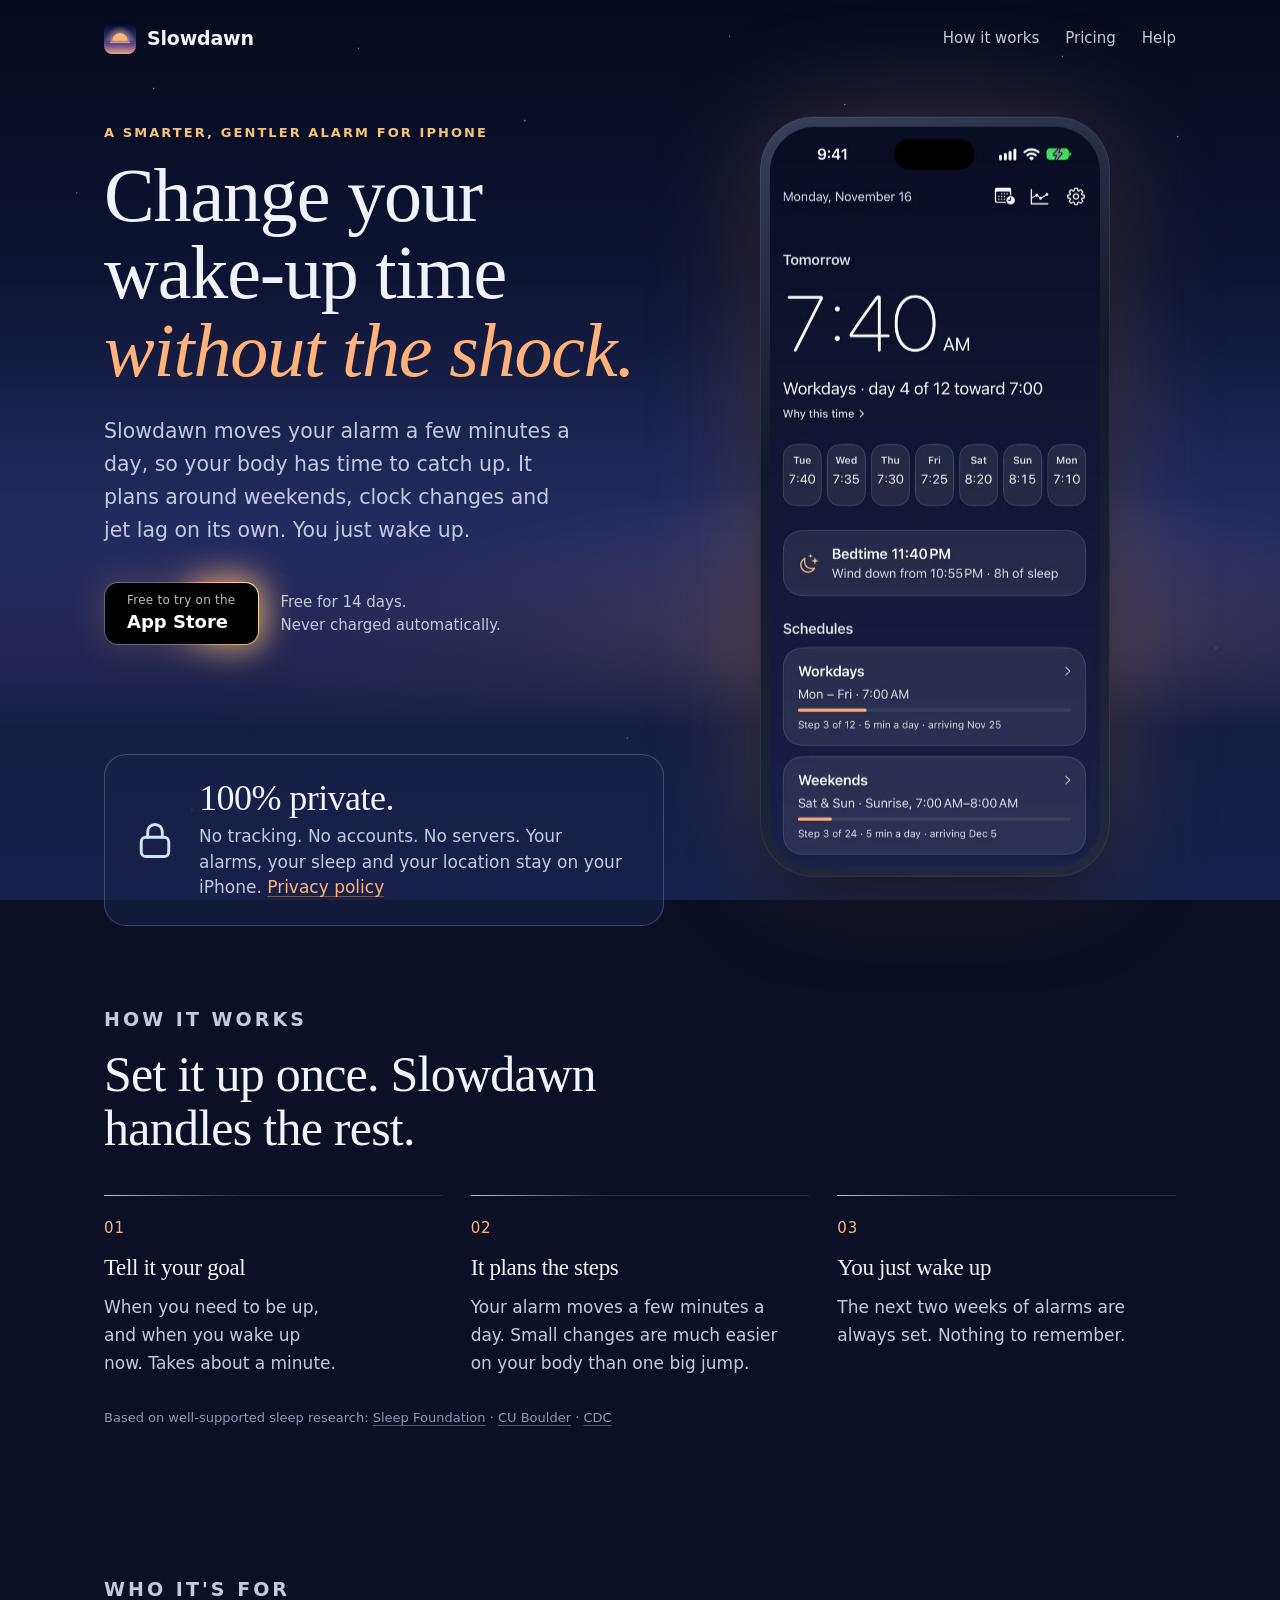
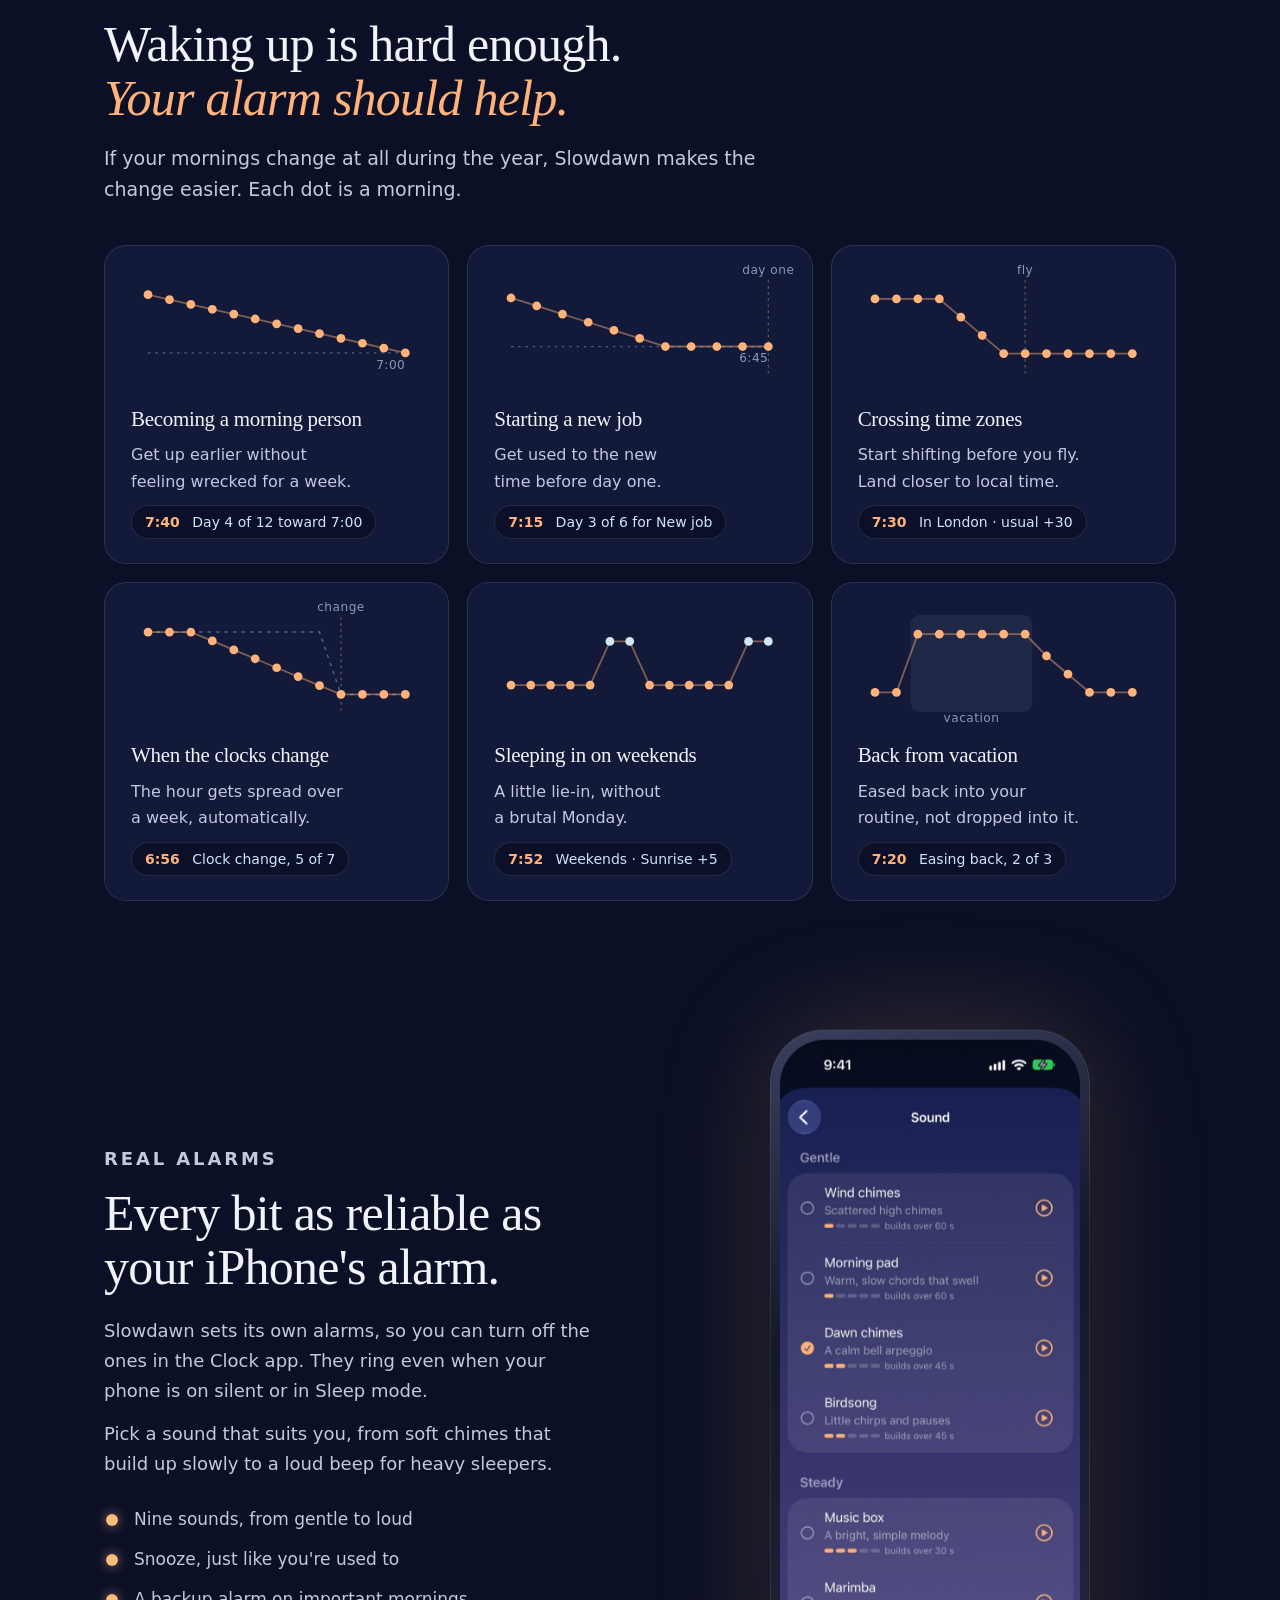
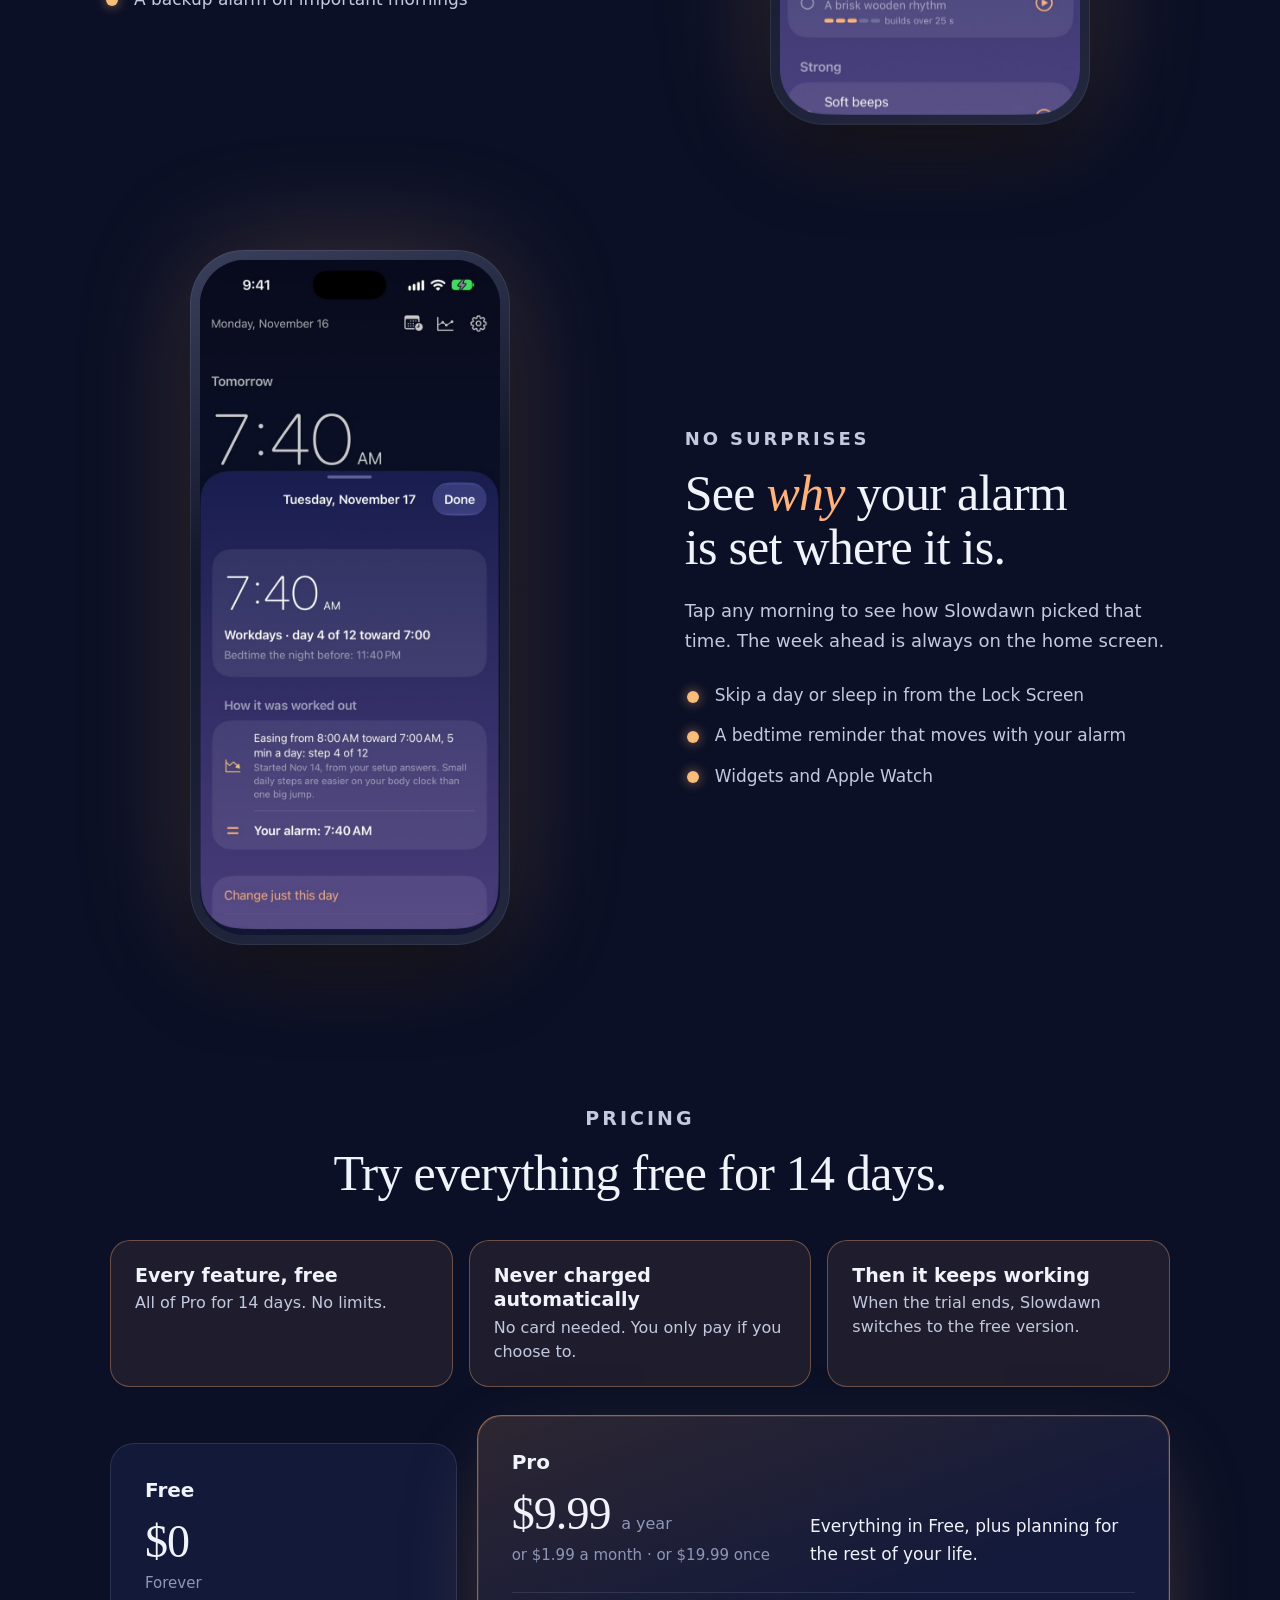
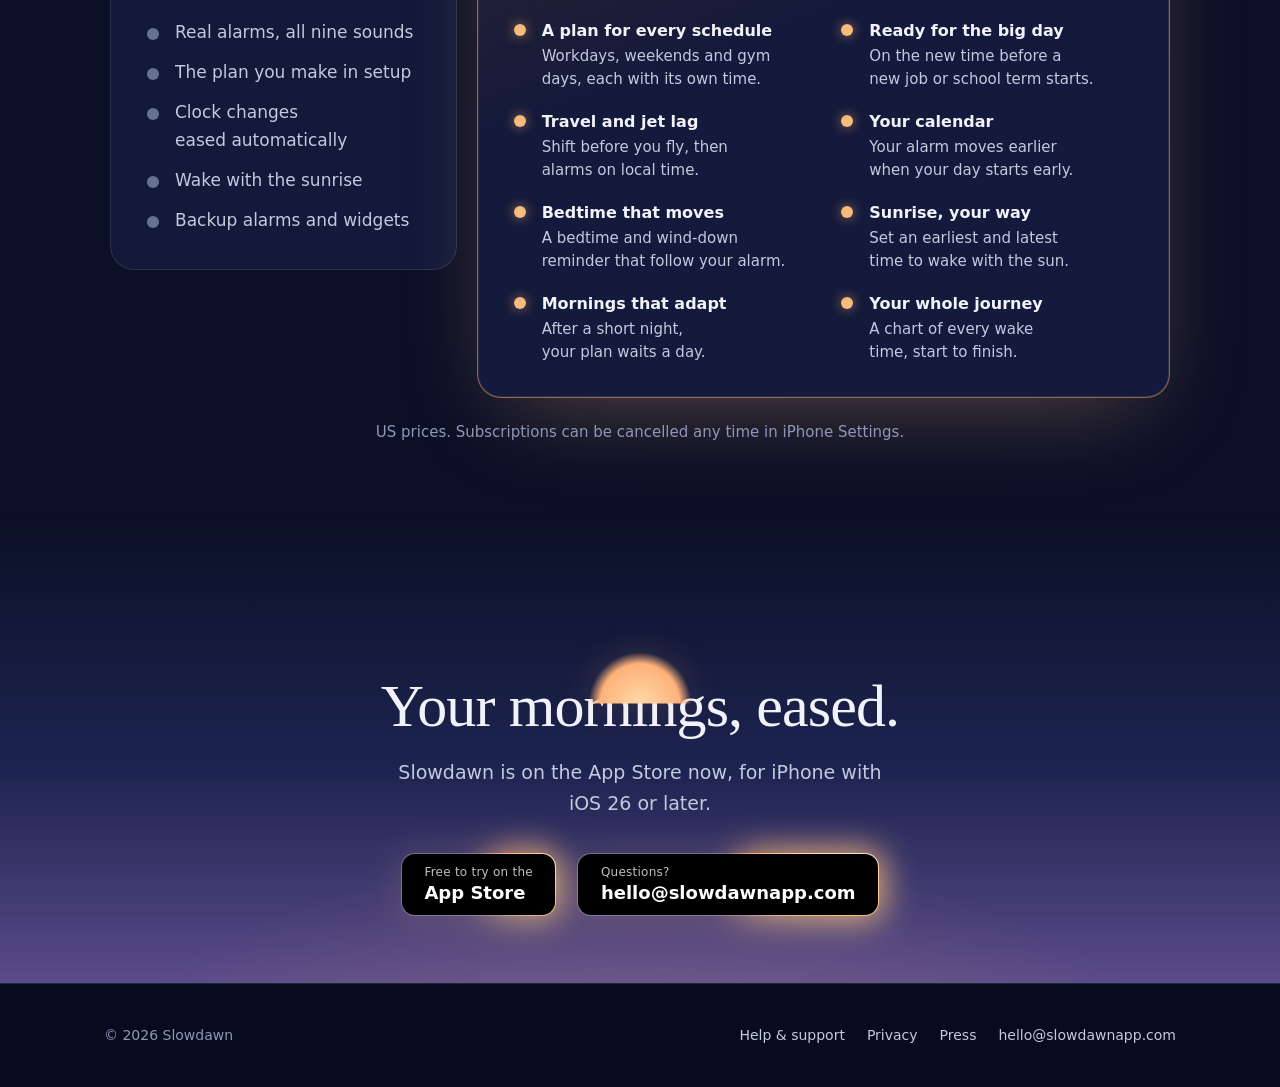
==== commit e4a1a138: "Homepage: Justin's edits, tighter section spacing Co-Authored-By: Claude Opus 5.5 <noreply@anthropic" ====
--- a/index.html
+++ b/index.html
@@ -35,9 +35,9 @@
   <div class="hero">
     <div class="wrap hero-grid">
       <div class="hero-copy" data-hero-copy>
-        <p class="eyebrow">An alarm for iPhone</p>
+        <p class="eyebrow">A smarter, gentler alarm for iPhone</p>
         <h1>Change your wake-up time <em>without the shock.</em></h1>
-        <p class="lede">Slowdawn moves your alarm a few minutes a day, so your body has time to catch up. It plans around weekends, clock changes and trips on its own. You just wake up.</p>
+        <p class="lede">Slowdawn moves your alarm a few minutes a day, so your body has time to catch up. It plans around weekends, clock changes and jet lag on its own. You just wake up.</p>
         <div class="cta-row">
           <a class="store" href="https://apps.apple.com/app/apple-store/id6831339371?pt=22550388&ct=website&amp;mt=8"><span>Free to try on the</span><strong>App Store</strong></a>
           <p class="cta-note">Free for 14 days.<br>Never charged automatically.</p>
@@ -108,7 +108,7 @@
         <article class="scene reveal">
           <svg class="mini" viewBox="0 0 240 100" role="img" aria-hidden="true"><line class="target" x1="14" x2="226" y1="64.7" y2="64.7"/><text class="lbl" x="226" y="77.7" text-anchor="end">6:45</text><line class="mark" x1="226.0" x2="226.0" y1="10" y2="88"/><text class="lbl" x="226.0" y="5" text-anchor="middle">day one</text><polyline class="trace" pathLength="1" points="14.0,24.7 35.2,31.3 56.4,38.0 77.6,44.7 98.8,51.3 120.0,58.0 141.2,64.7 162.4,64.7 183.6,64.7 204.8,64.7 226.0,64.7"/><circle class="pt" style="--i:0" cx="14.0" cy="24.7" r="3.6"/><circle class="pt" style="--i:1" cx="35.2" cy="31.3" r="3.6"/><circle class="pt" style="--i:2" cx="56.4" cy="38.0" r="3.6"/><circle class="pt" style="--i:3" cx="77.6" cy="44.7" r="3.6"/><circle class="pt" style="--i:4" cx="98.8" cy="51.3" r="3.6"/><circle class="pt" style="--i:5" cx="120.0" cy="58.0" r="3.6"/><circle class="pt" style="--i:6" cx="141.2" cy="64.7" r="3.6"/><circle class="pt" style="--i:7" cx="162.4" cy="64.7" r="3.6"/><circle class="pt" style="--i:8" cx="183.6" cy="64.7" r="3.6"/><circle class="pt" style="--i:9" cx="204.8" cy="64.7" r="3.6"/><circle class="pt" style="--i:10" cx="226.0" cy="64.7" r="3.6"/></svg>
           <h3>Starting a new job</h3>
-          <p>Used to the new time before day one.</p>
+          <p>Get used to the new time before day one.</p>
           <span class="reason"><b>7:15</b> Day 3&nbsp;of&nbsp;6 for New&nbsp;job</span>
         </article>
         <article class="scene reveal">
@@ -164,7 +164,7 @@
     <div class="wrap feature flip">
       <div class="feature-copy reveal">
         <p class="eyebrow">No surprises</p>
-        <h2>See why your alarm is set where it is.</h2>
+        <h2>See <em>why</em> your alarm is set where it is.</h2>
         <p>Tap any morning to see how Slowdawn picked that time. The week ahead is always on the home screen.</p>
         <ul class="tick-list">
           <li>Skip a day or sleep in from the Lock Screen</li>
--- a/style.css
+++ b/style.css
@@ -176,7 +176,7 @@
 @media (min-width: 901px) { .hero + section .section-head { max-width: 560px; } }
 
 /* ---------- Sections ---------- */
-section { padding-block: clamp(52px, 6.5vw, 88px); }
+section { padding-block: clamp(42px, 5.2vw, 70px); }
 /* One continuous night sky under every section: no seams between them. */
 main { position: relative; background: transparent; }
 /* One fixed sky behind every section: night at the top of the page, dawn by the bottom.
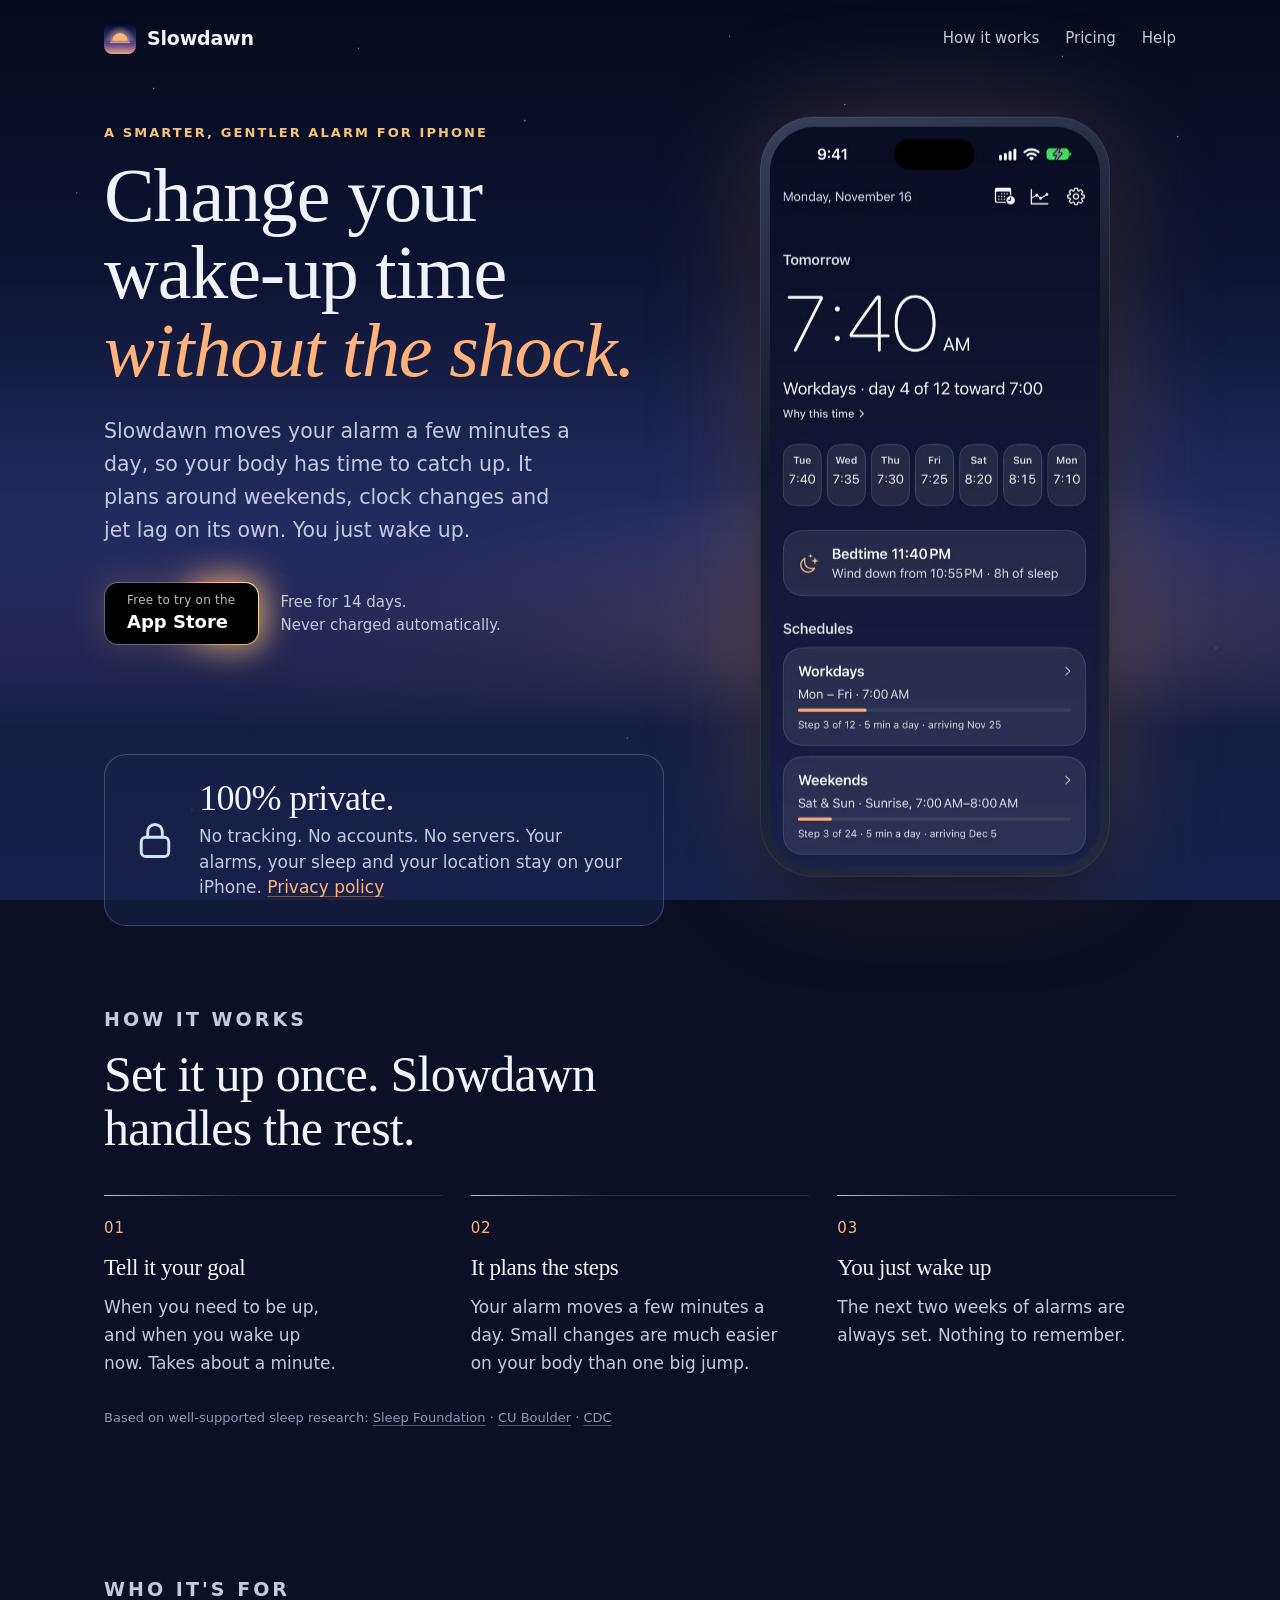
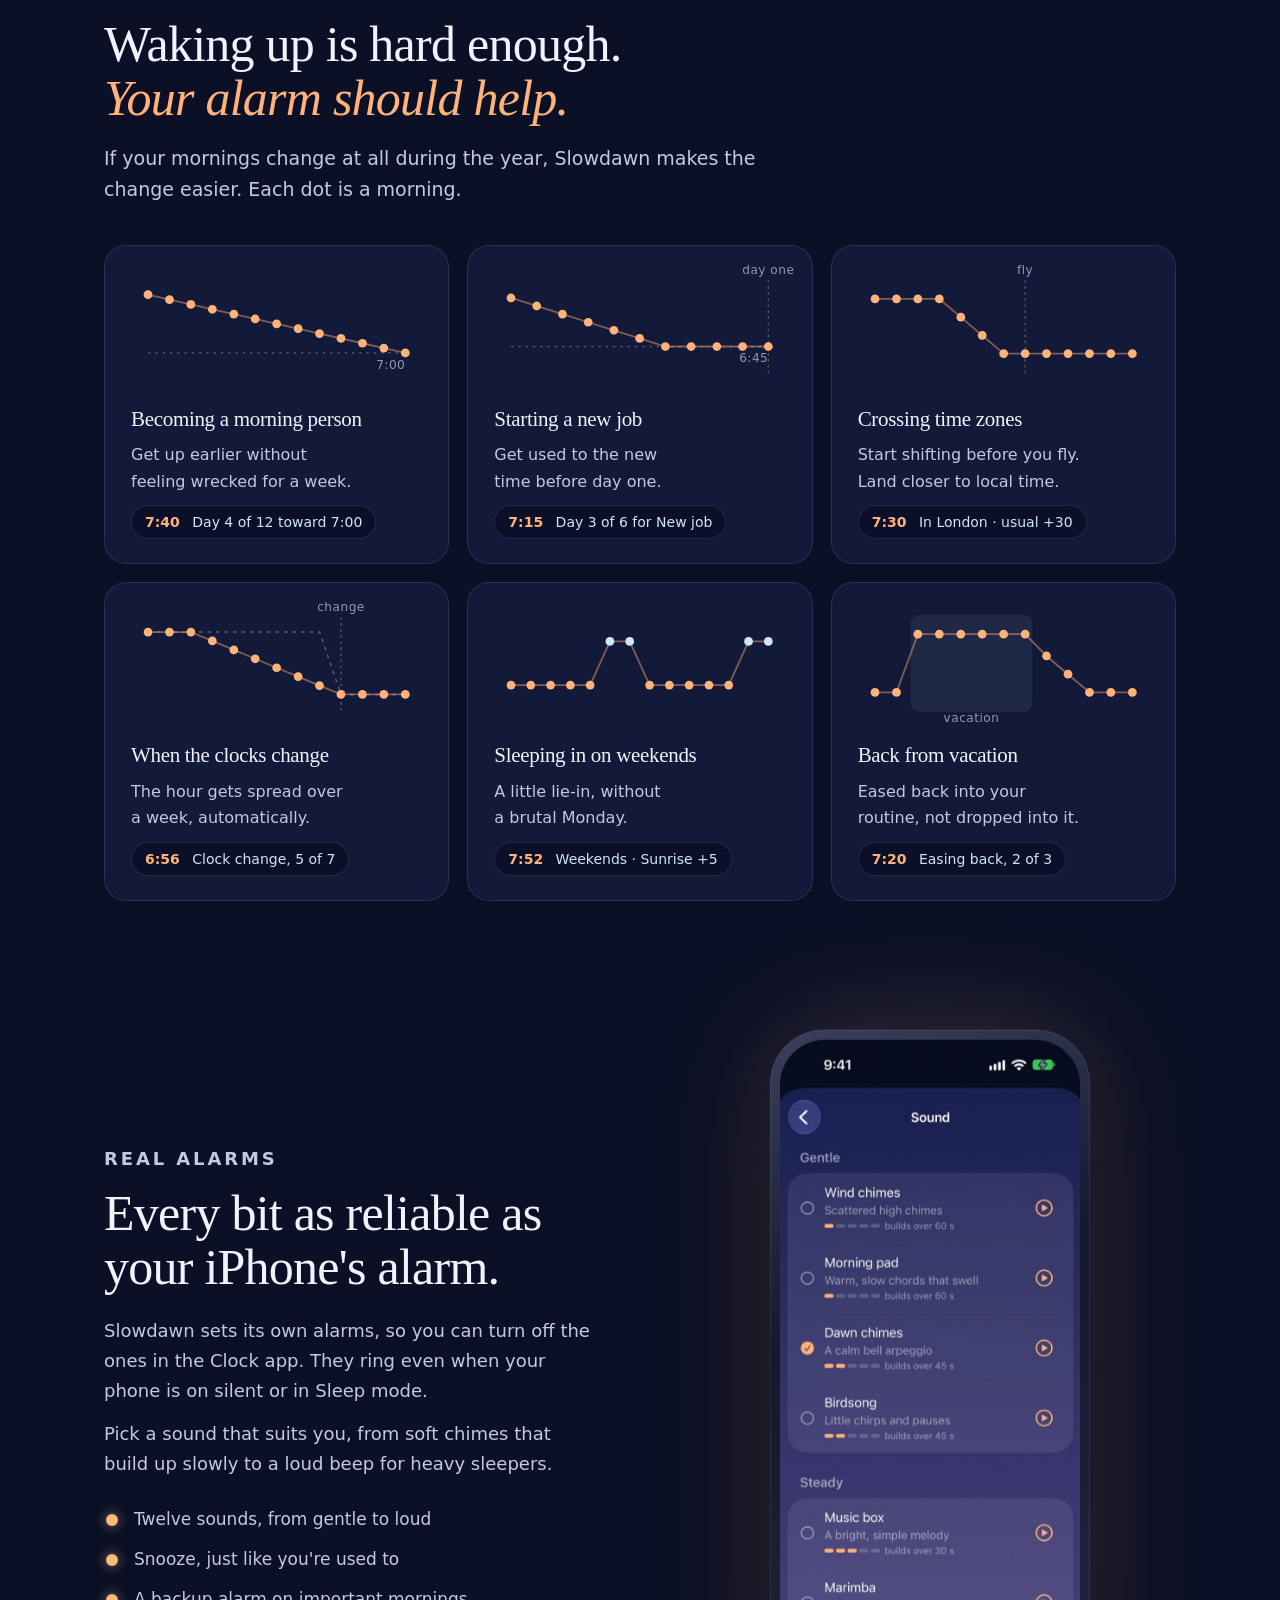
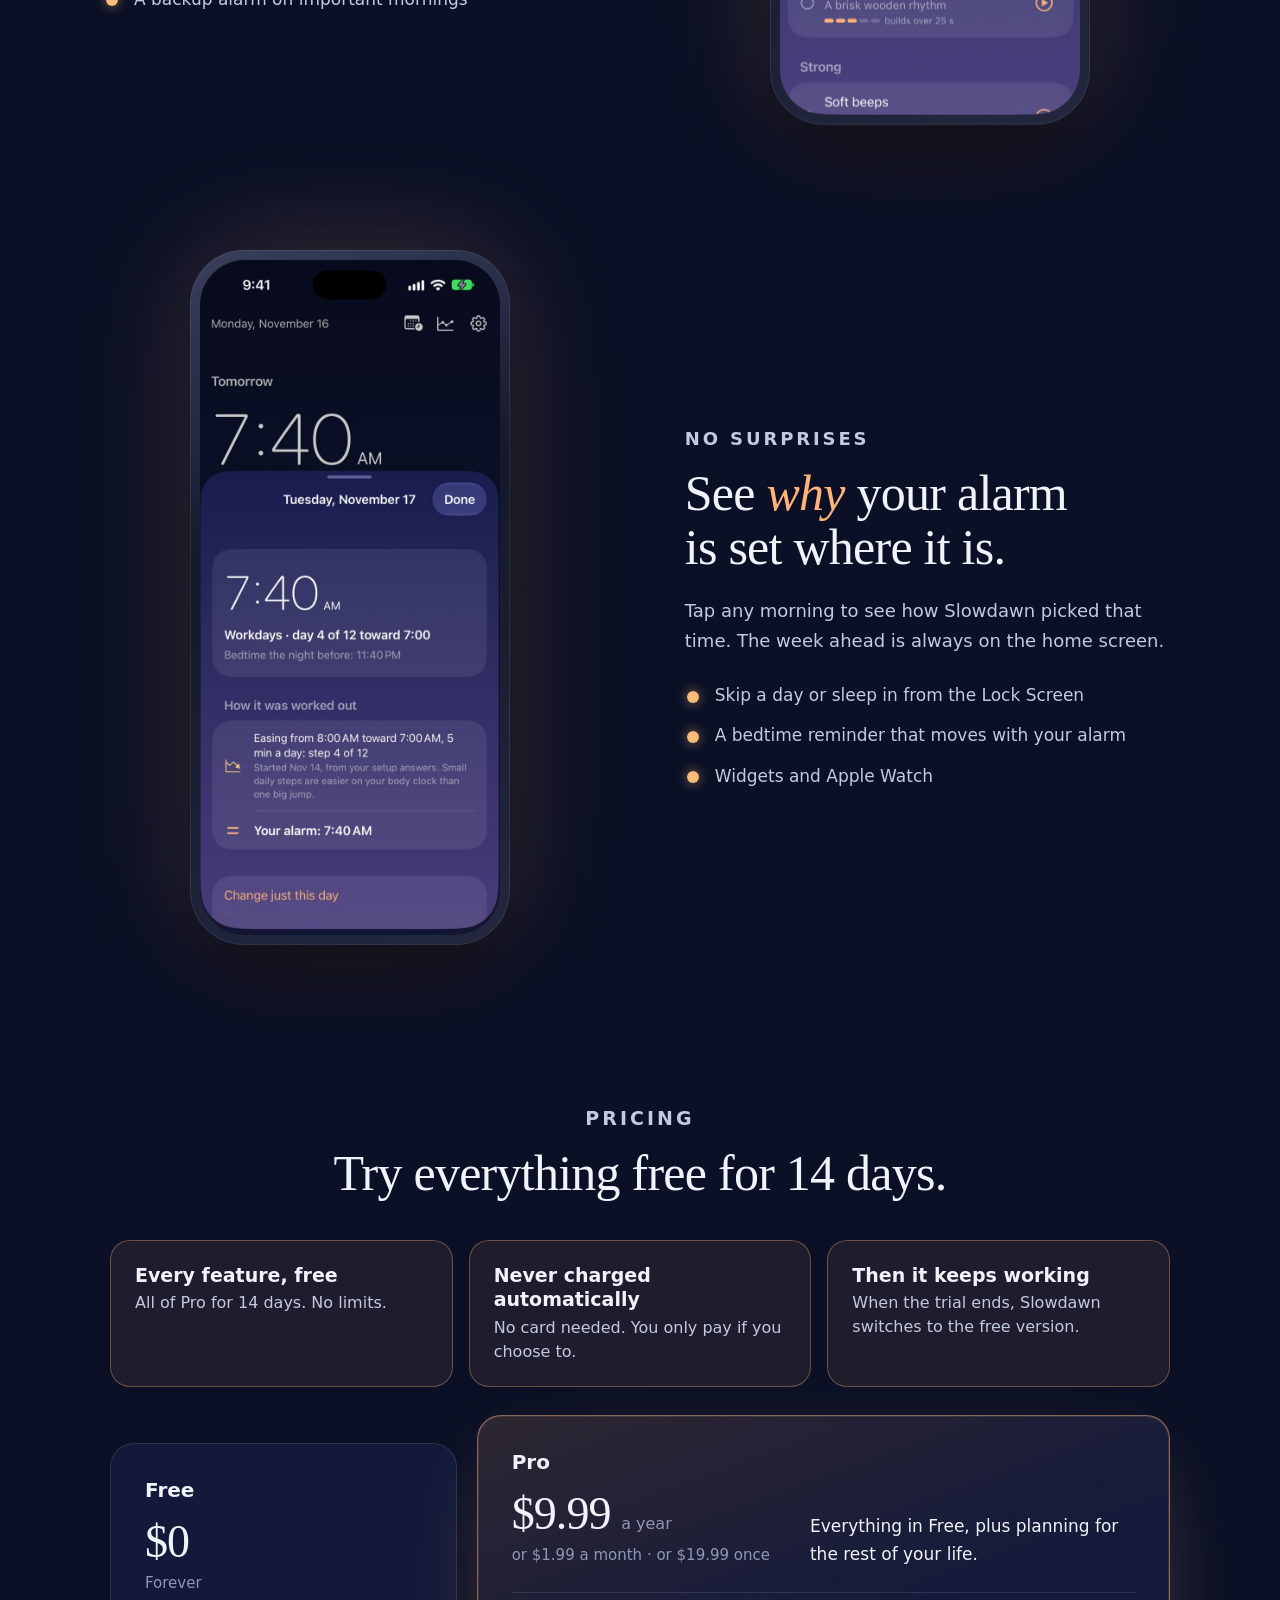
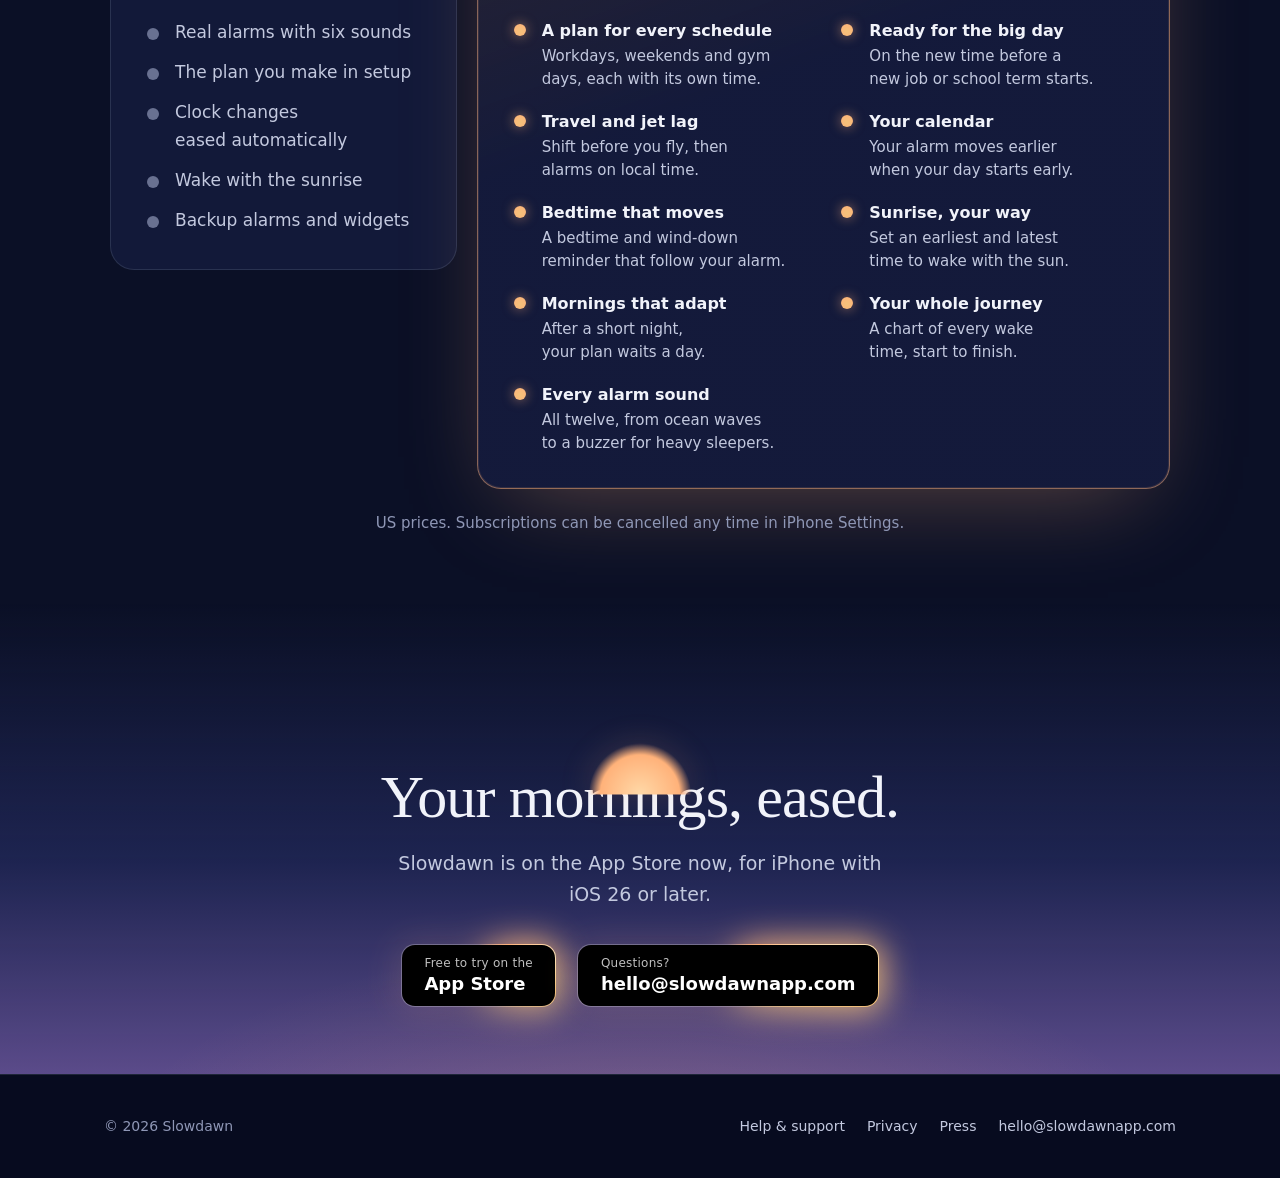
==== commit ba533fde: "Sound counts for 1.0.3: twelve sounds, six free, every sound in Pro" ====
--- a/index.html
+++ b/index.html
@@ -148,7 +148,7 @@
         <p>Slowdawn sets its own alarms, so you can turn off the ones in the Clock app. They ring even when your phone is on silent or in Sleep mode.</p>
         <p>Pick a sound that suits you, from soft chimes that build up slowly to a loud beep for heavy sleepers.</p>
         <ul class="tick-list">
-          <li>Nine sounds, from gentle to loud</li>
+          <li>Twelve sounds, from gentle to loud</li>
           <li>Snooze, just like you're used to</li>
           <li>A backup alarm on important mornings</li>
         </ul>
@@ -196,7 +196,7 @@
           <p class="price">$0</p>
           <p class="alt">Forever</p>
           <ul class="tick-list quiet">
-            <li>Real alarms, all nine sounds</li>
+            <li>Real alarms with six sounds</li>
             <li>The plan you make in setup</li>
             <li>Clock changes eased automatically</li>
             <li>Wake with the sunrise</li>
@@ -221,6 +221,7 @@
             <li><b>Sunrise, your way</b>Set an earliest and latest time to wake with the sun.</li>
             <li><b>Mornings that adapt</b>After a short night, your plan waits a day.</li>
             <li><b>Your whole journey</b>A chart of every wake time, start to finish.</li>
+            <li><b>Every alarm sound</b>All twelve, from ocean waves to a buzzer for heavy sleepers.</li>
           </ul>
         </div>
       </div>
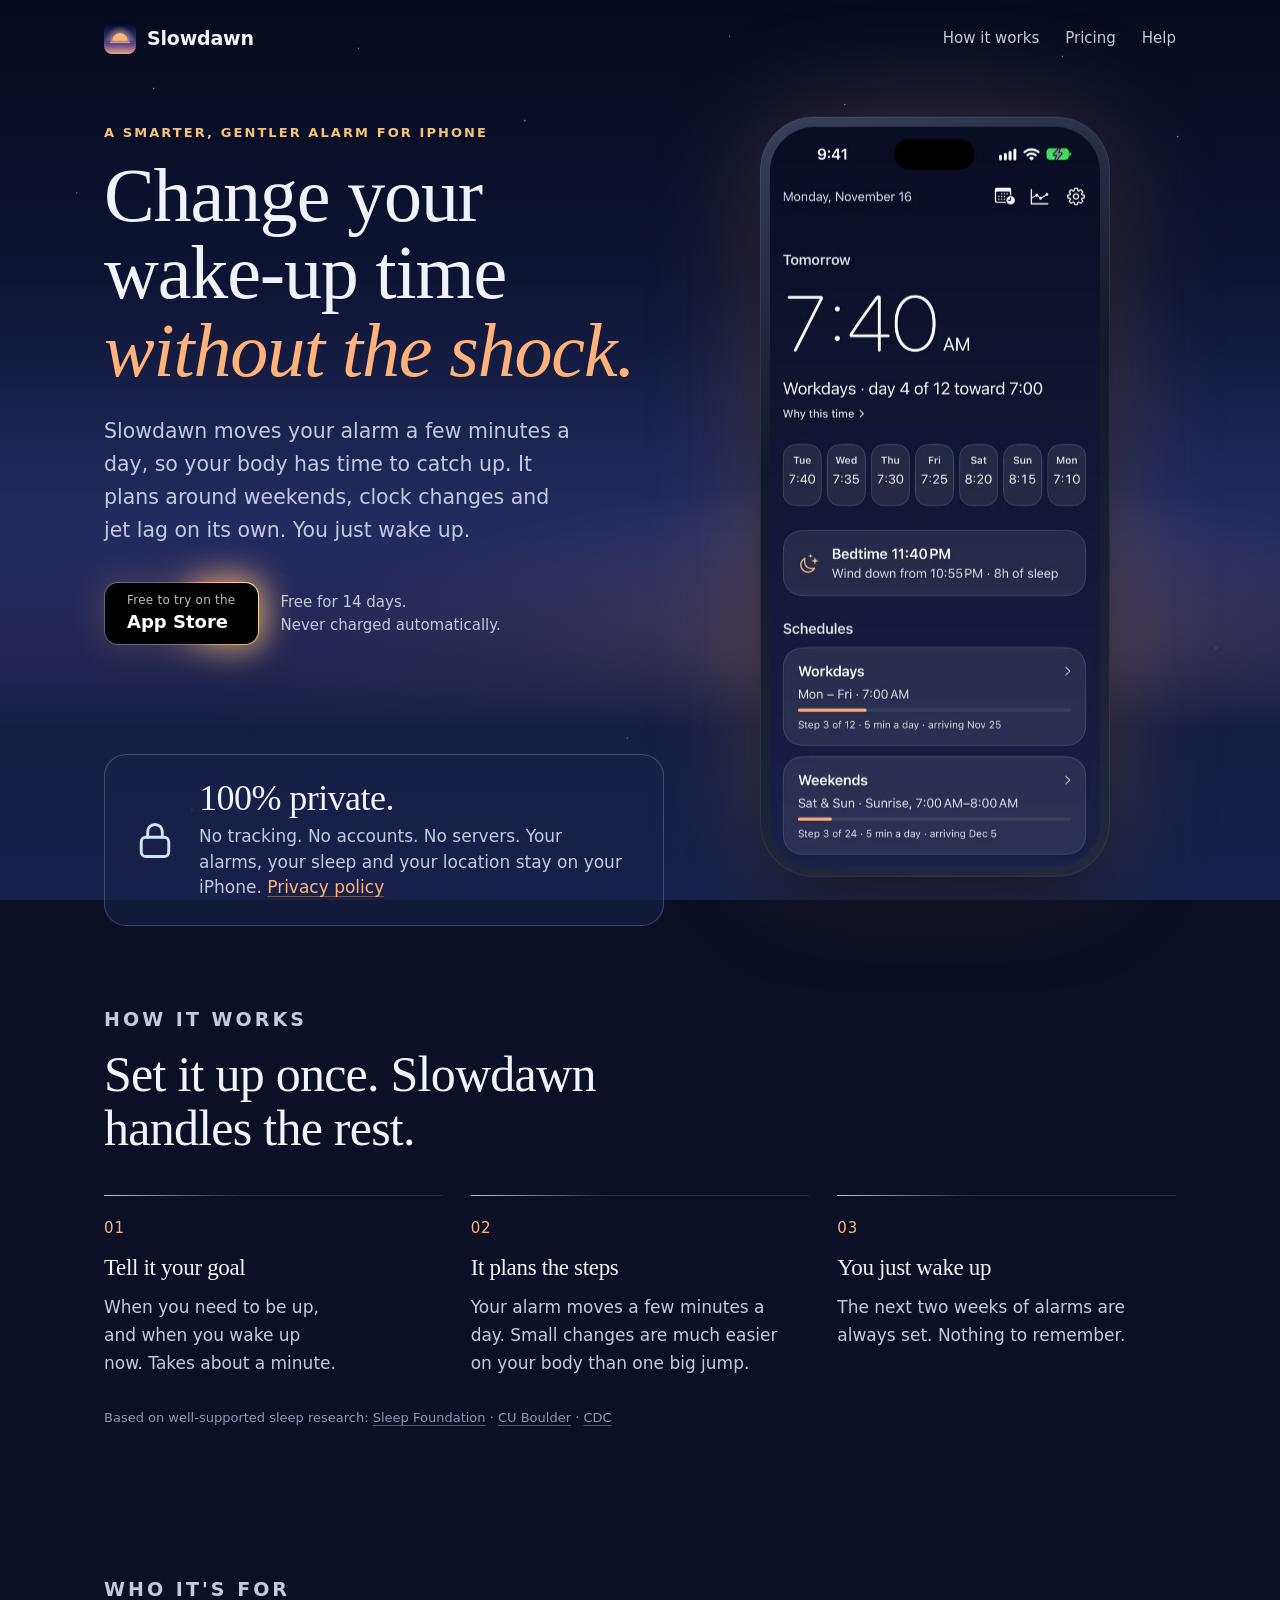
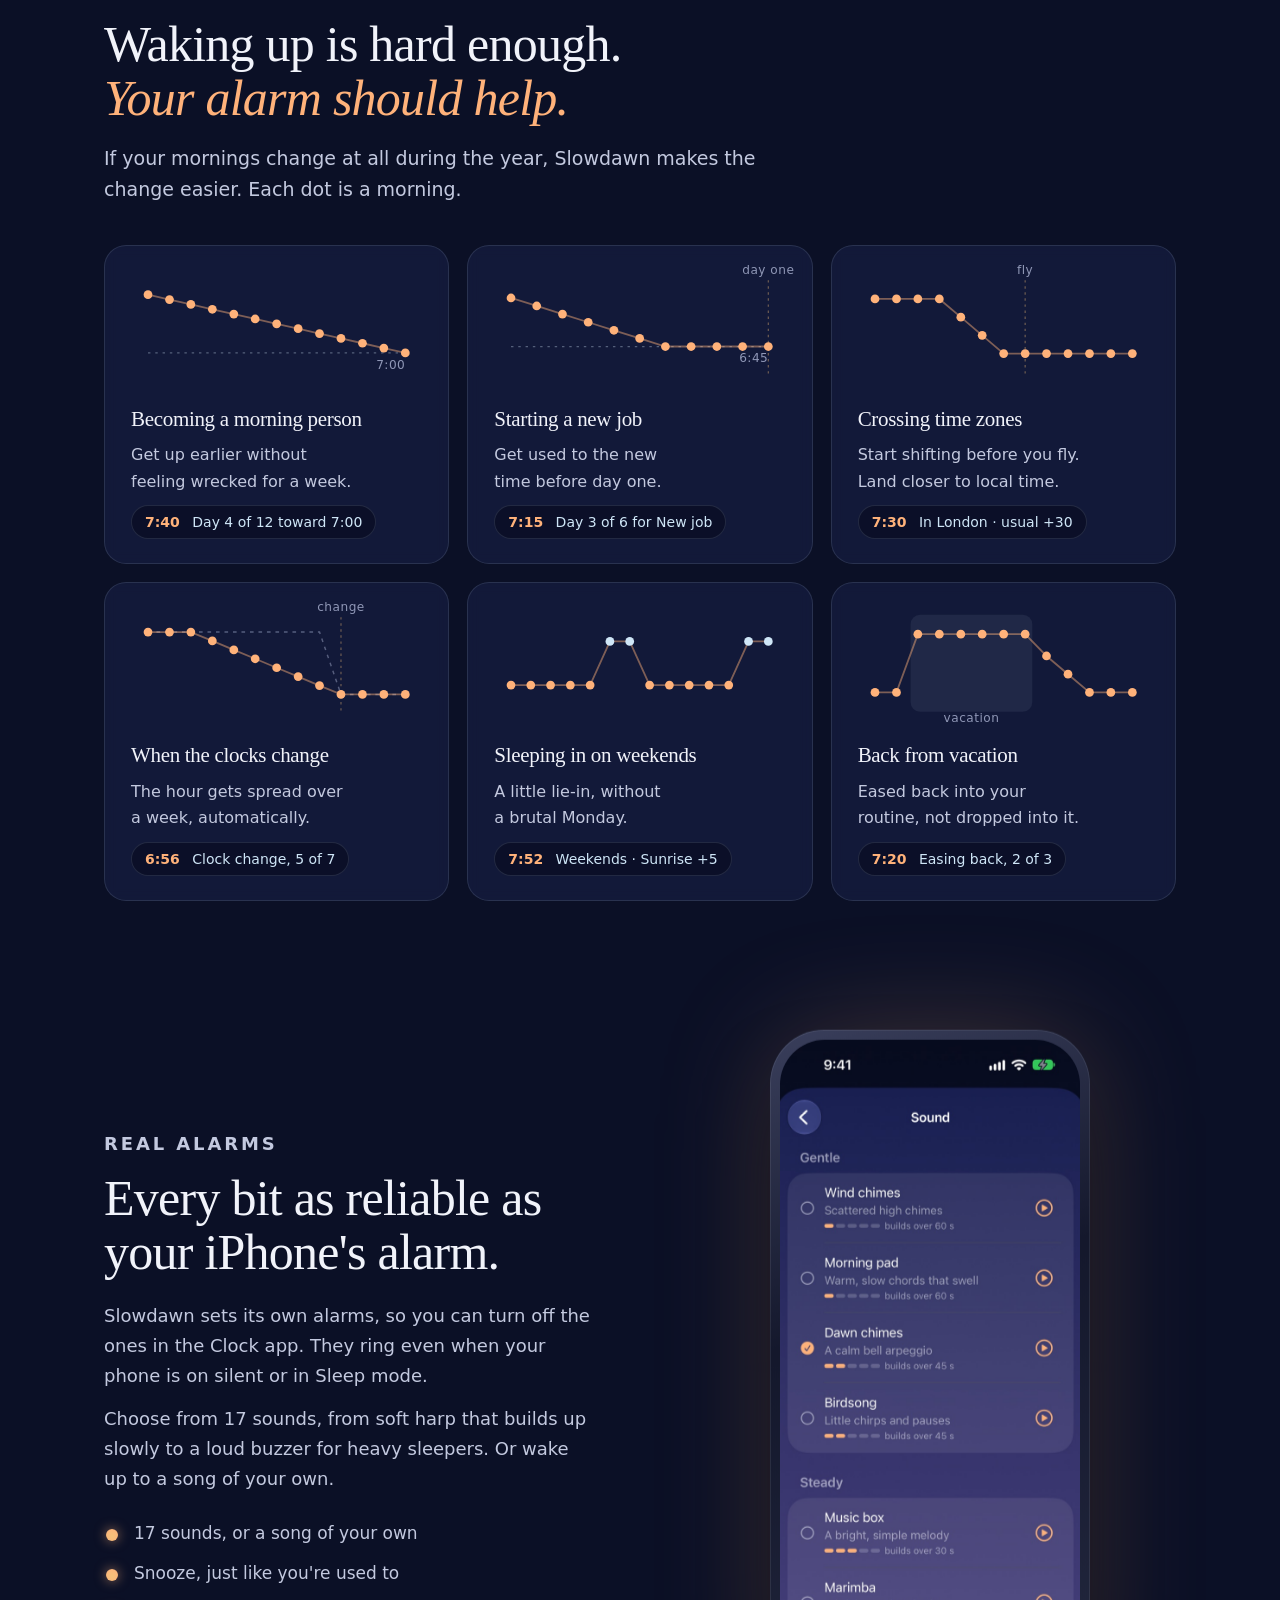
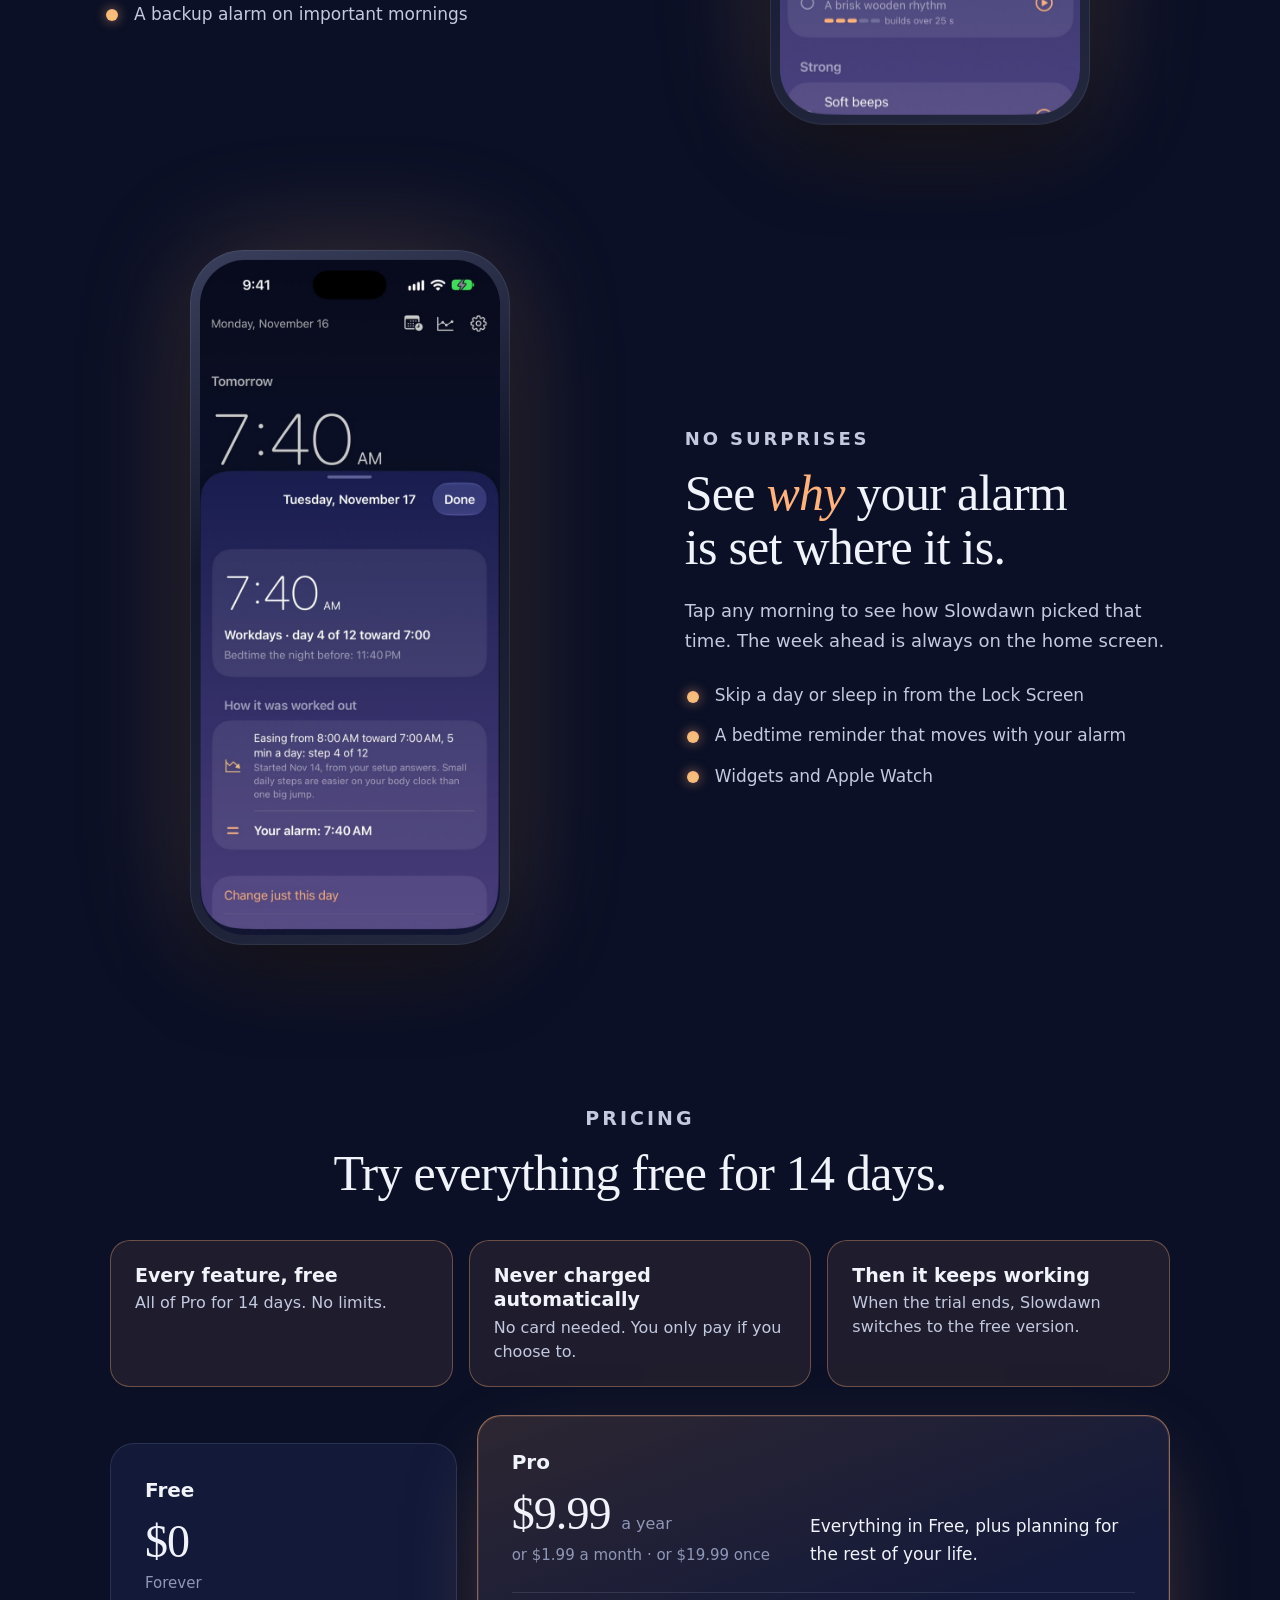
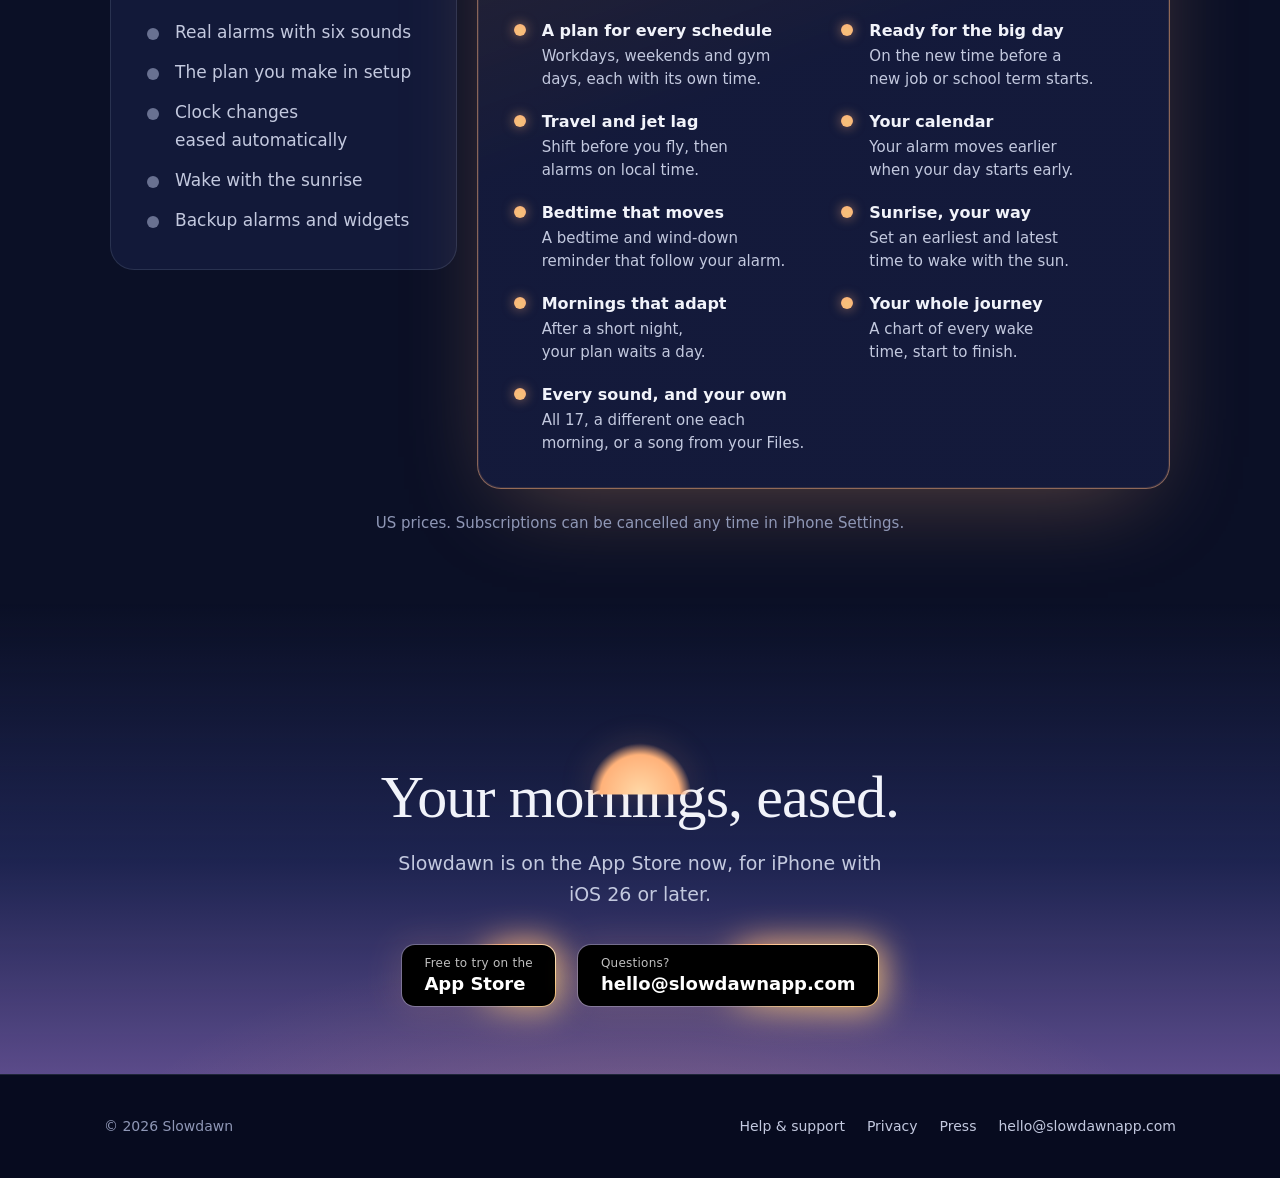
==== commit 773d3bc8: "1.0.5: 17 sounds, or a song of your own" ====
--- a/index.html
+++ b/index.html
@@ -146,9 +146,9 @@
         <p class="eyebrow">Real alarms</p>
         <h2>Every bit as reliable as your iPhone's alarm.</h2>
         <p>Slowdawn sets its own alarms, so you can turn off the ones in the Clock app. They ring even when your phone is on silent or in Sleep mode.</p>
-        <p>Pick a sound that suits you, from soft chimes that build up slowly to a loud beep for heavy sleepers.</p>
+        <p>Choose from 17 sounds, from soft harp that builds up slowly to a loud buzzer for heavy sleepers. Or wake up to a song of your own.</p>
         <ul class="tick-list">
-          <li>Twelve sounds, from gentle to loud</li>
+          <li>17 sounds, or a song of your own</li>
           <li>Snooze, just like you're used to</li>
           <li>A backup alarm on important mornings</li>
         </ul>
@@ -221,7 +221,7 @@
             <li><b>Sunrise, your way</b>Set an earliest and latest time to wake with the sun.</li>
             <li><b>Mornings that adapt</b>After a short night, your plan waits a day.</li>
             <li><b>Your whole journey</b>A chart of every wake time, start to finish.</li>
-            <li><b>Every alarm sound</b>All twelve, from ocean waves to a buzzer for heavy sleepers.</li>
+            <li><b>Every sound, and your own</b>All 17, a different one each morning, or a song from your Files.</li>
           </ul>
         </div>
       </div>
